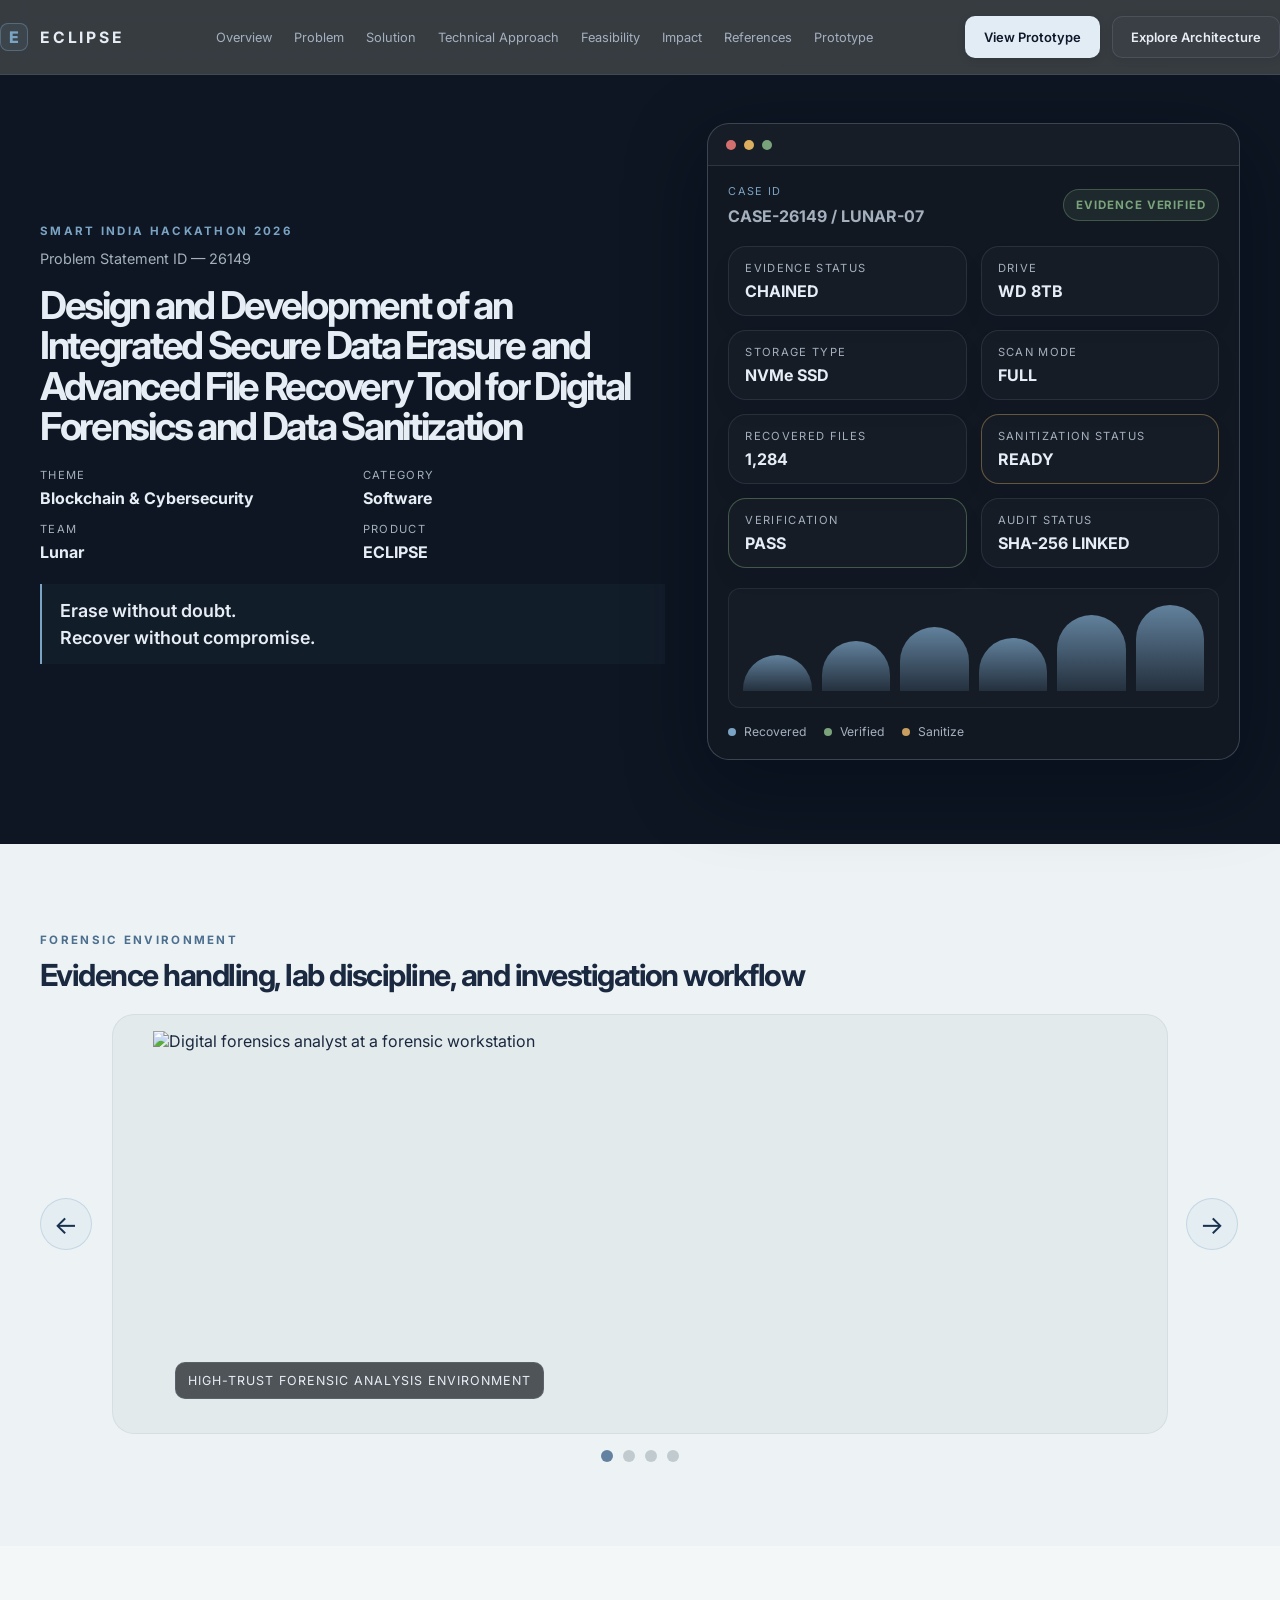
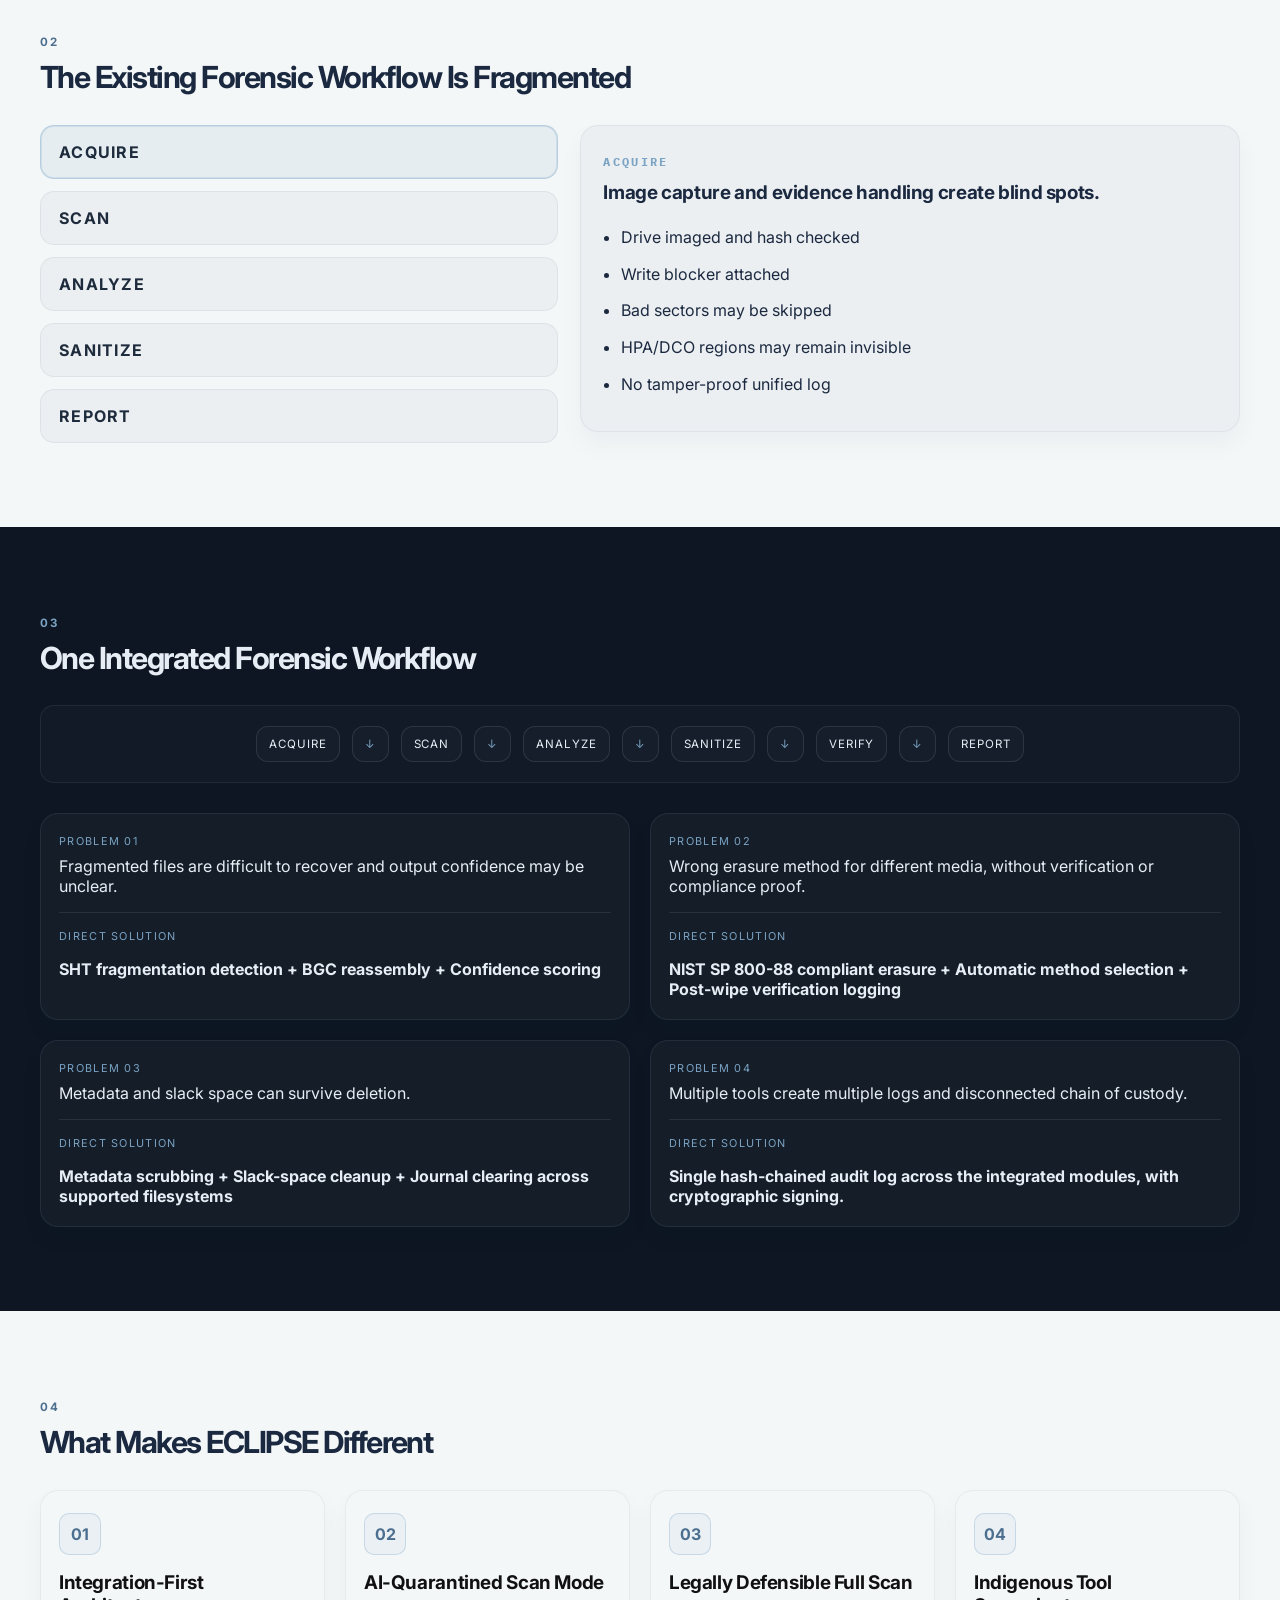
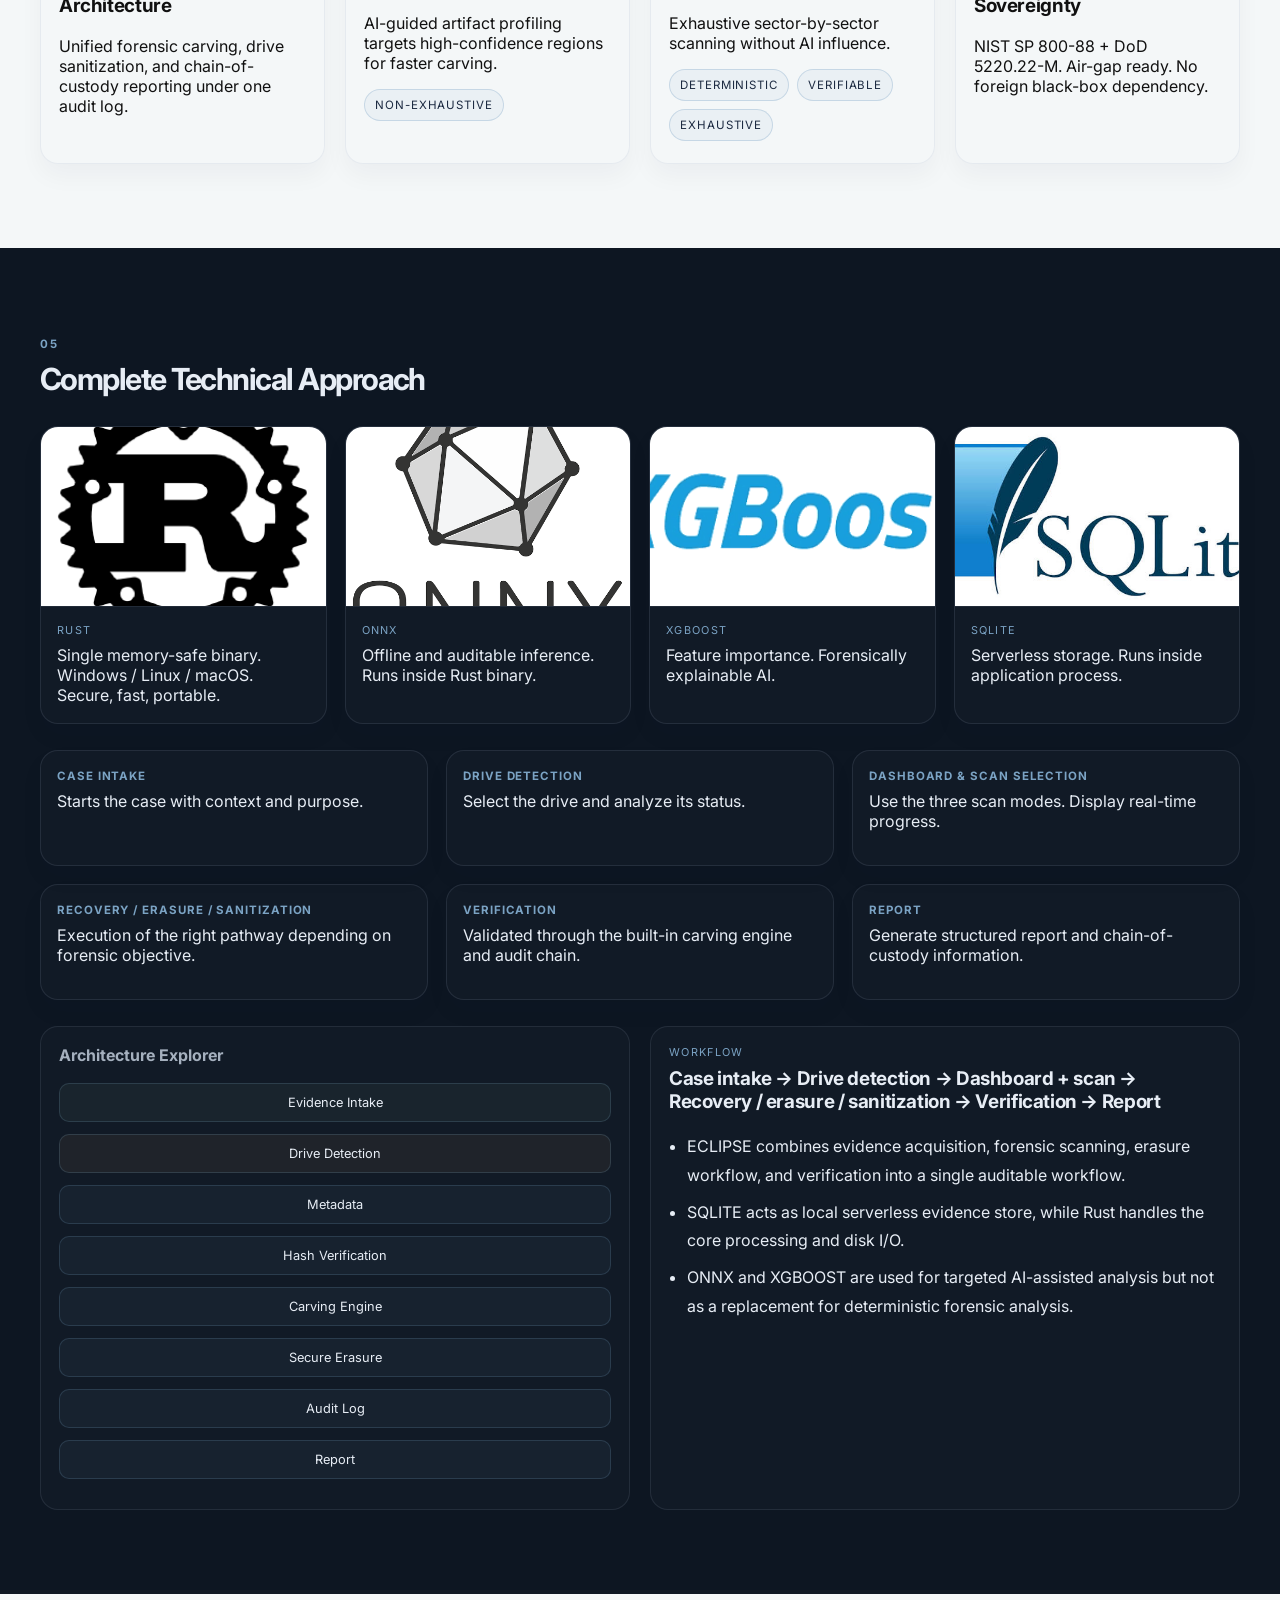
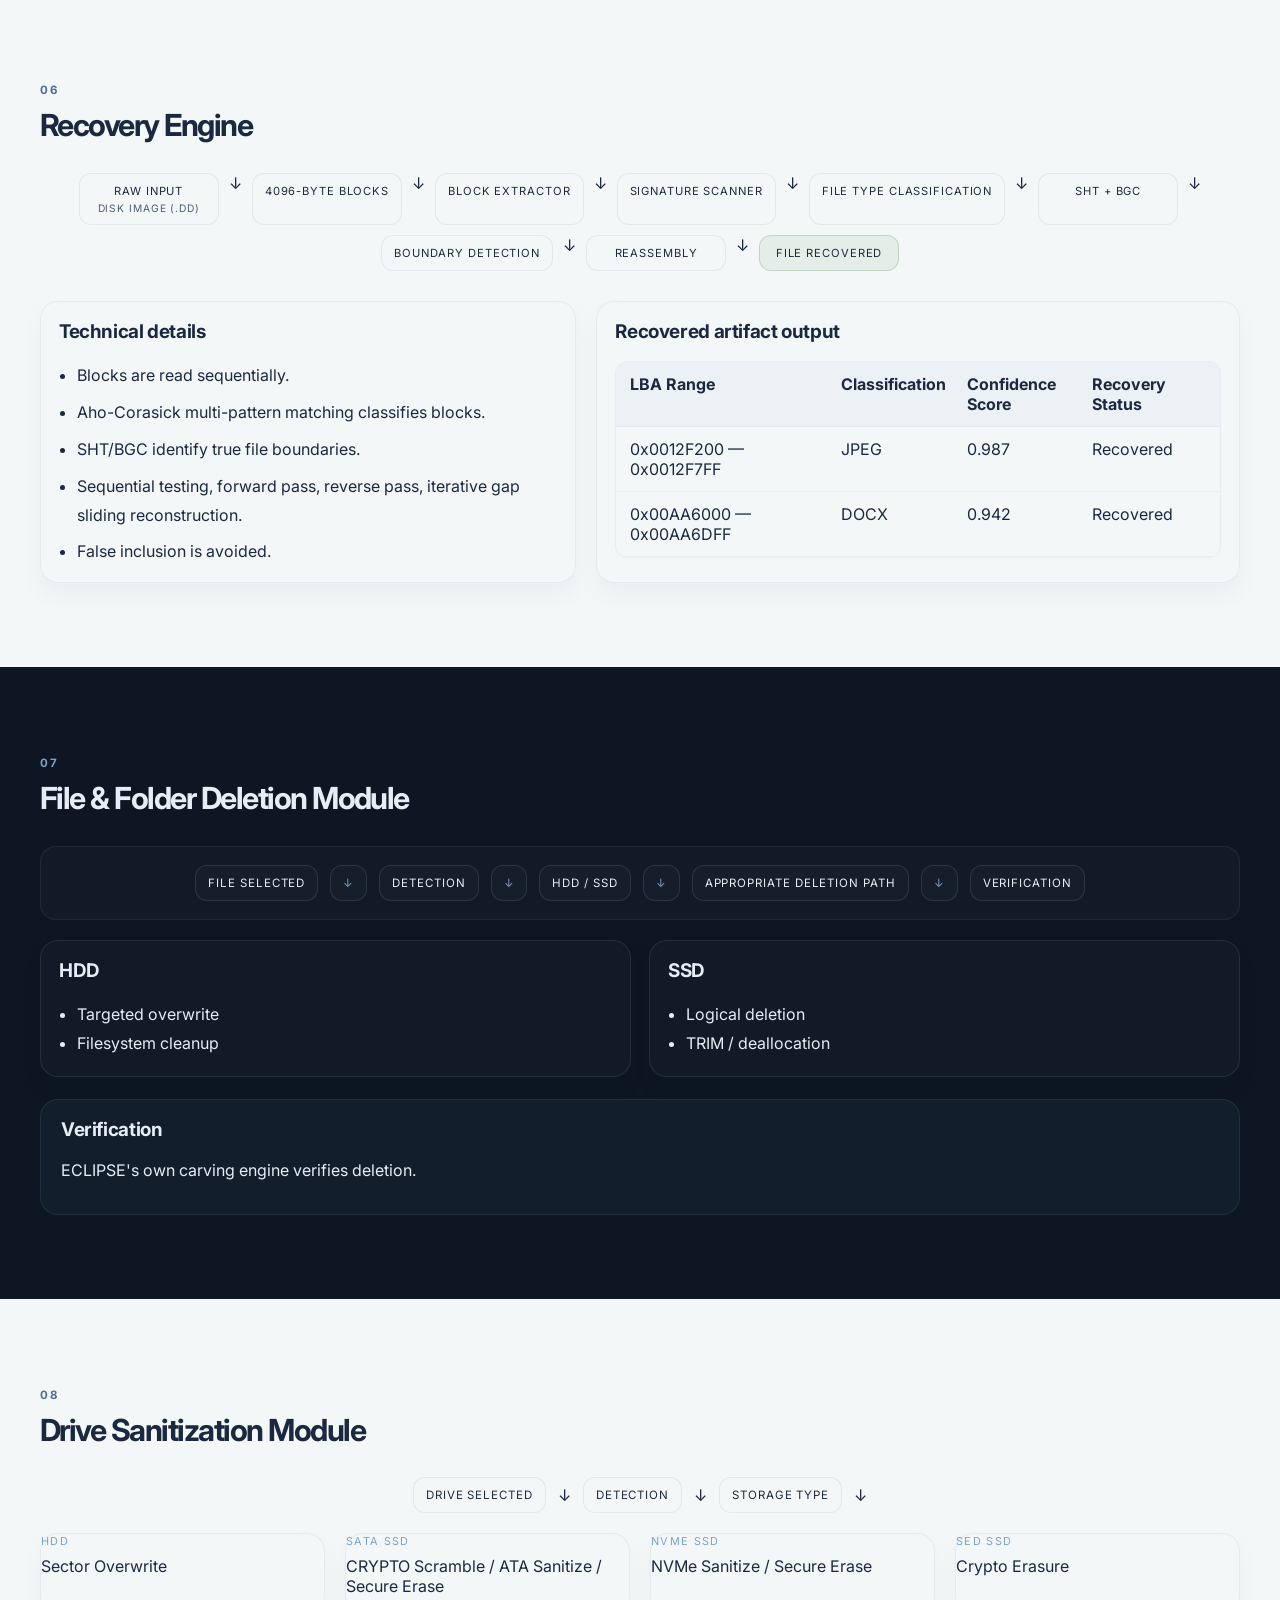
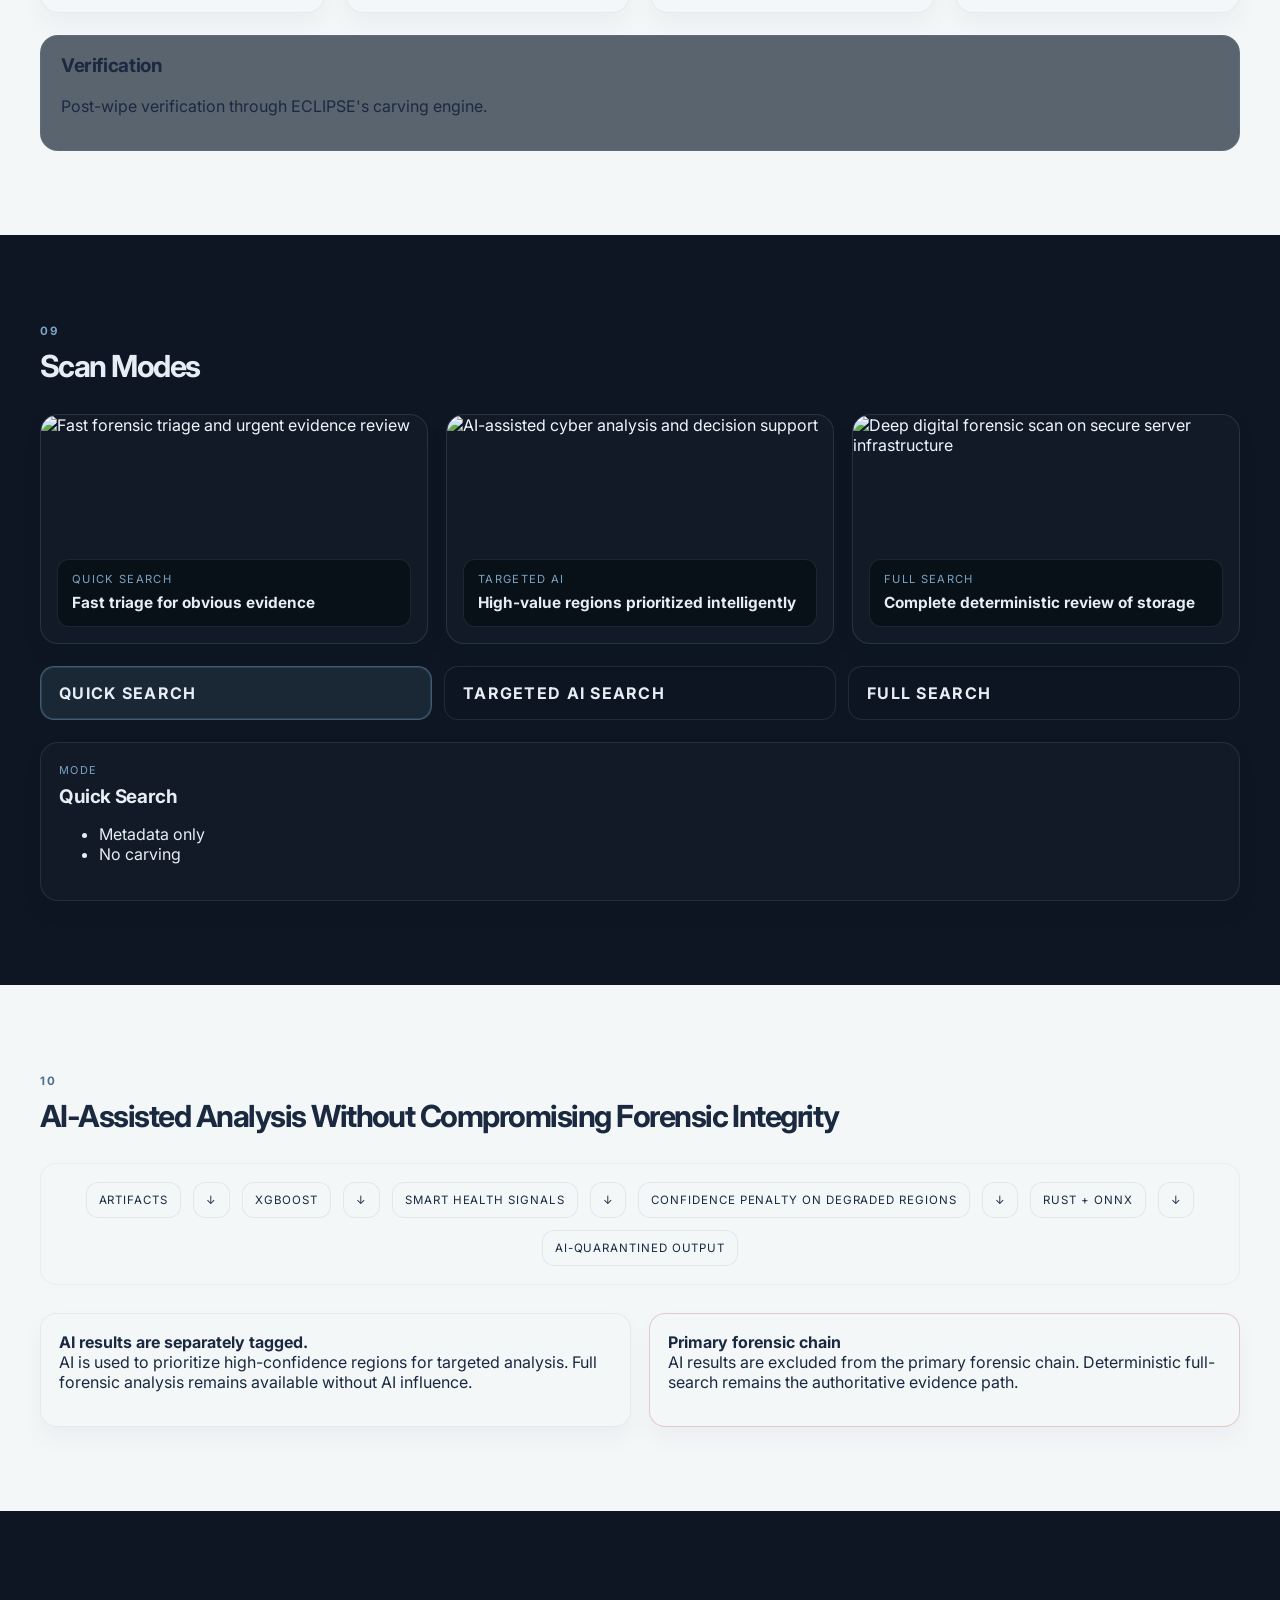
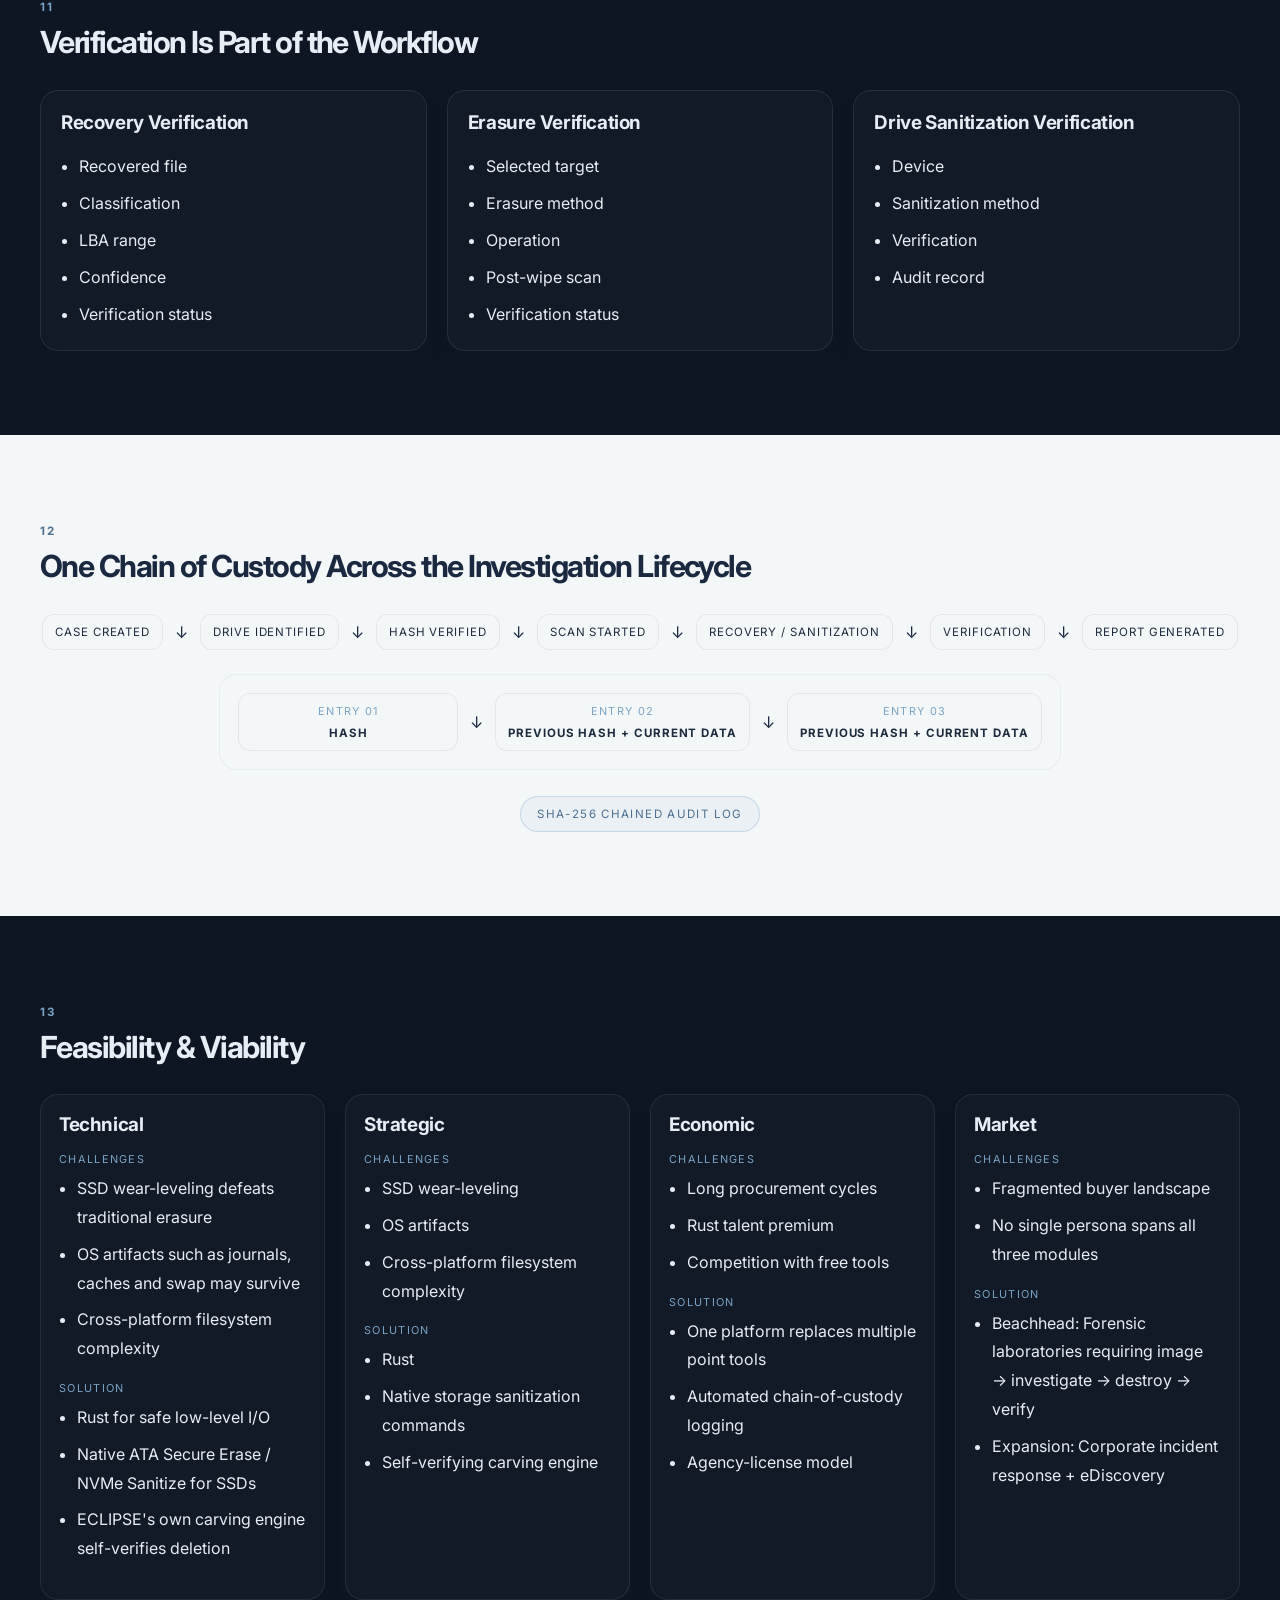
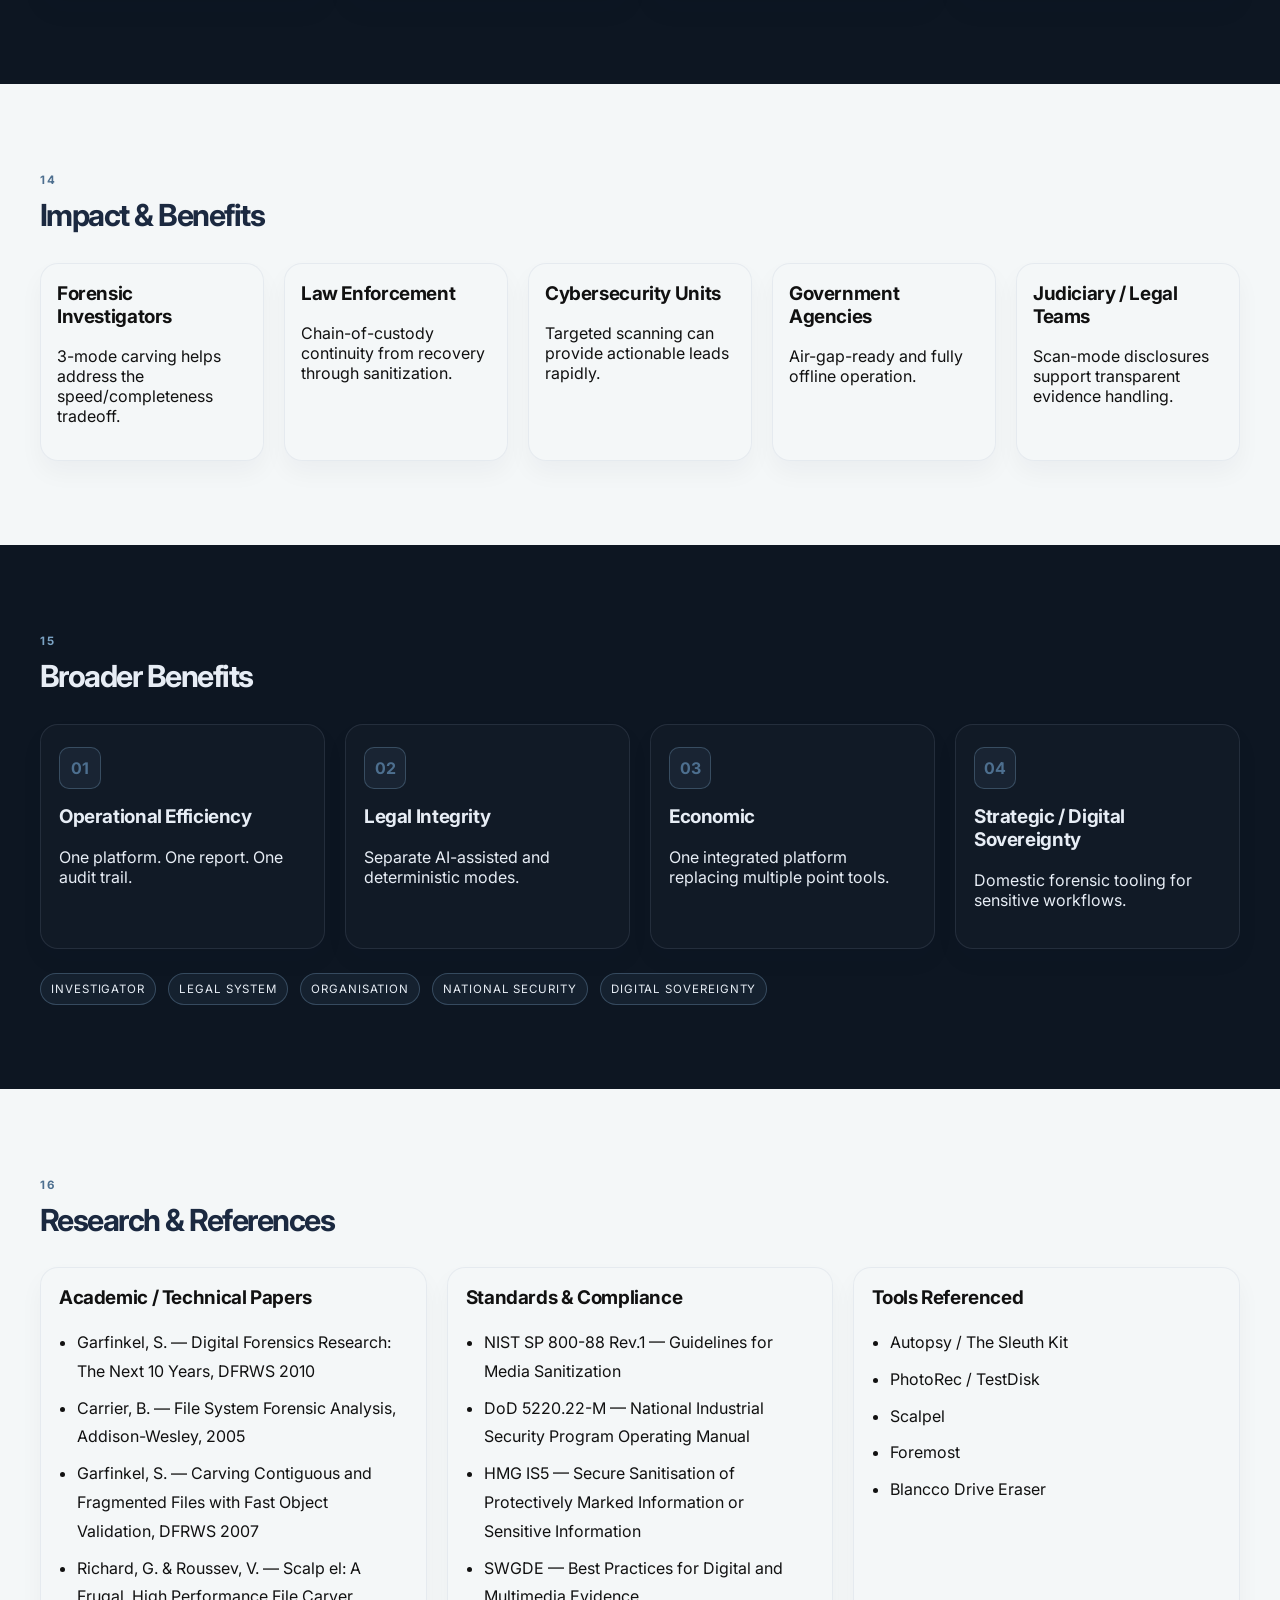
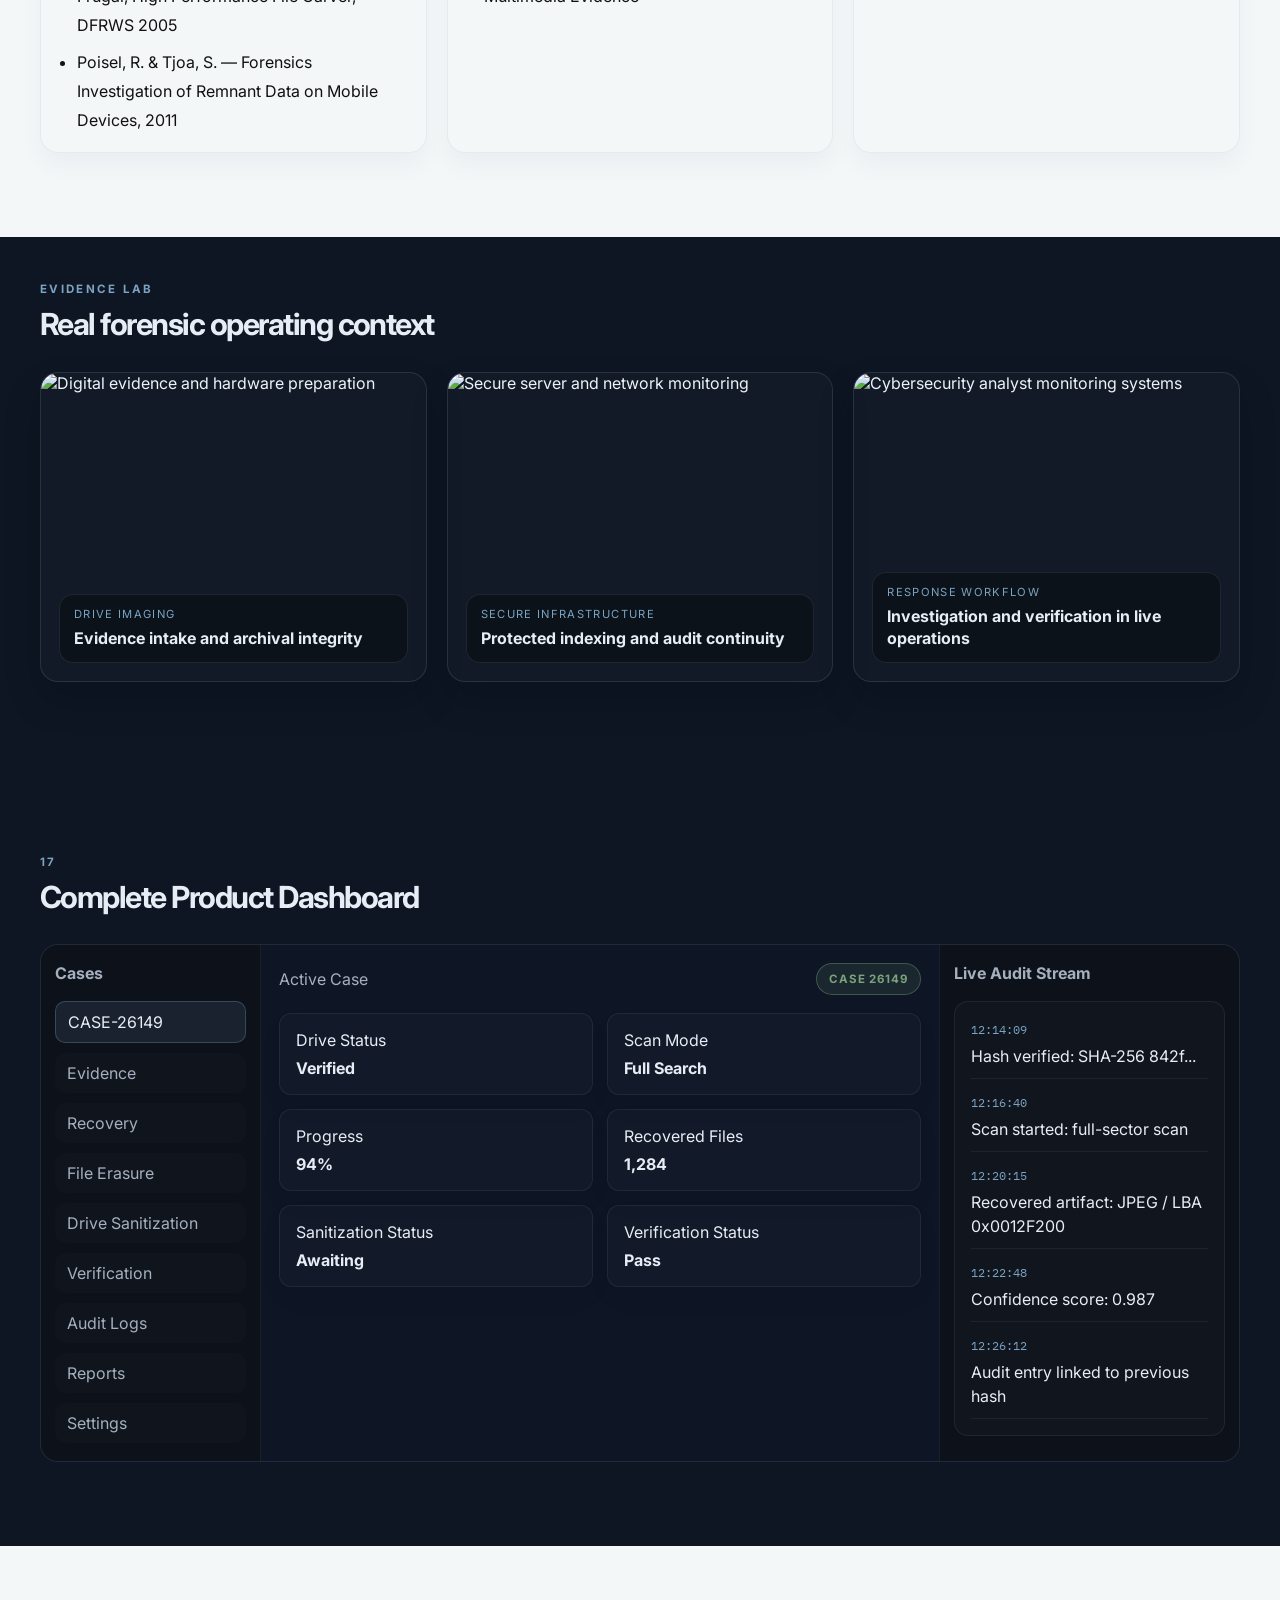
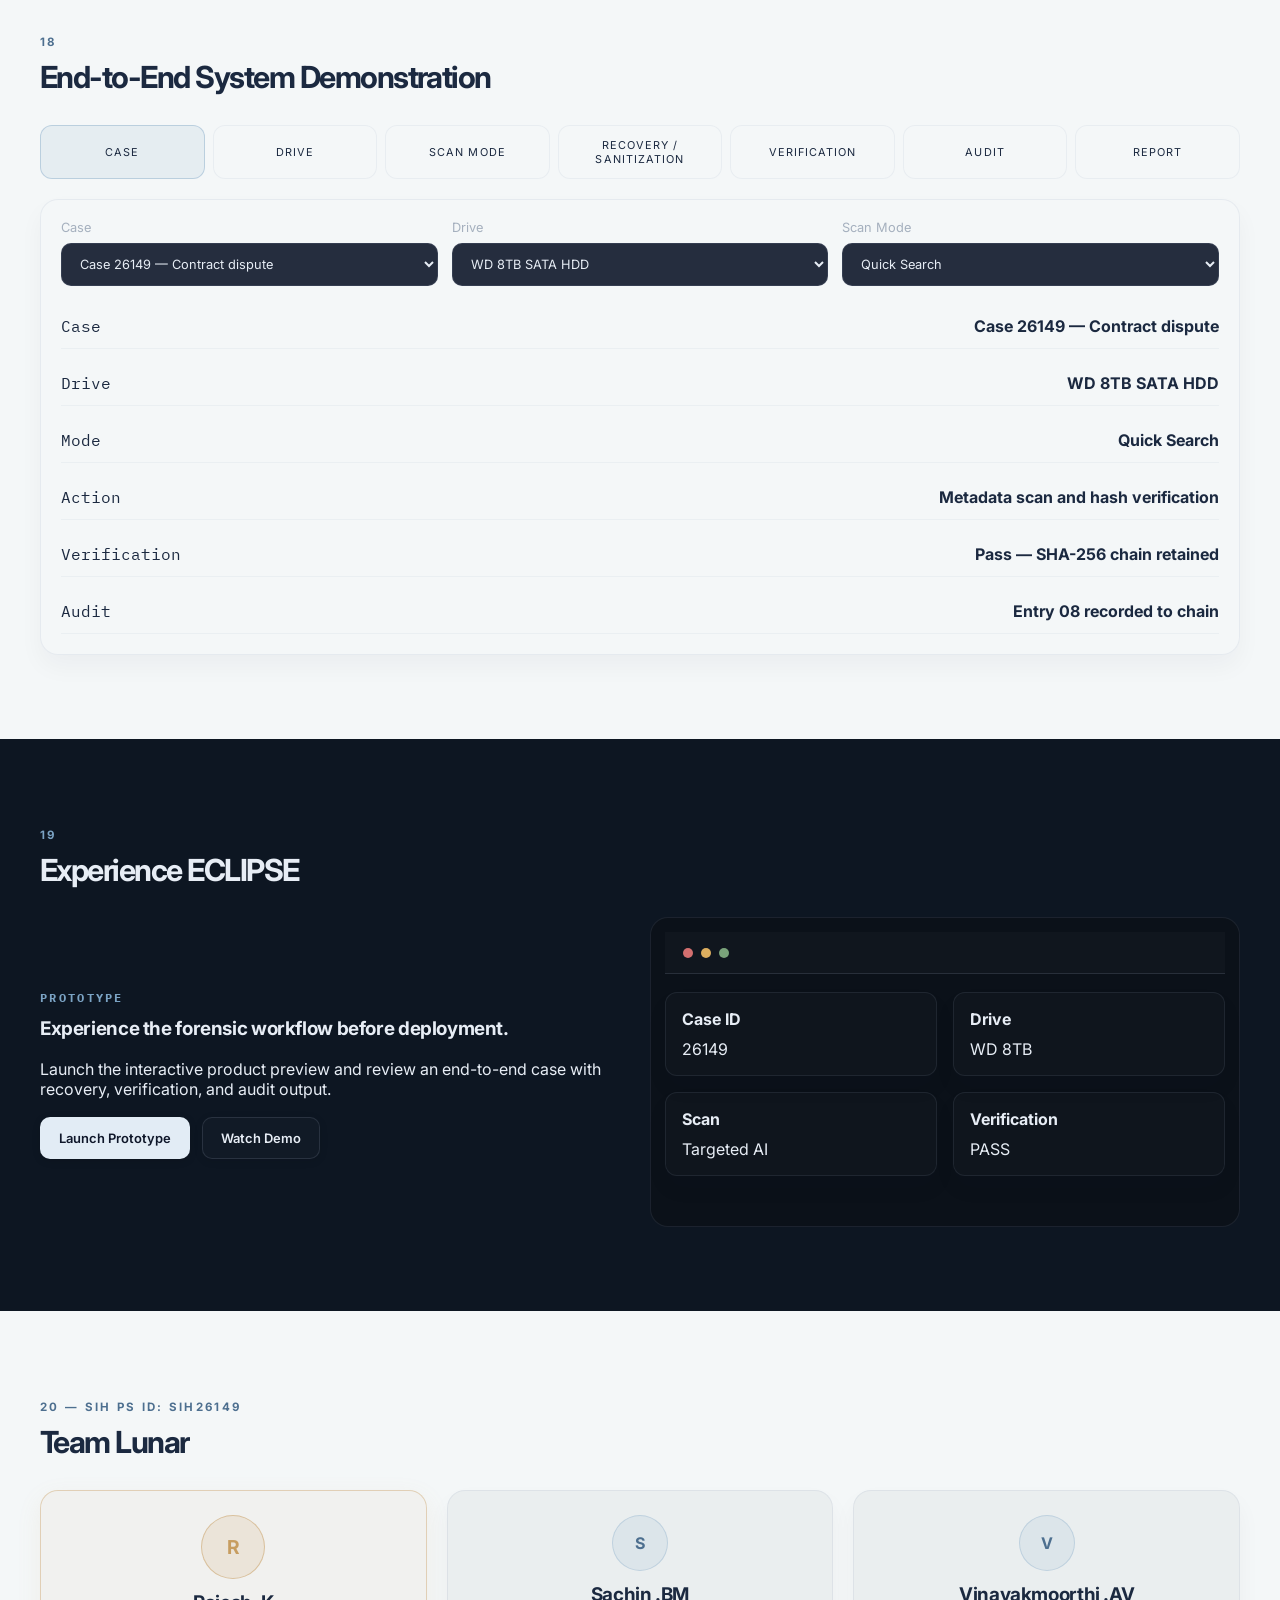
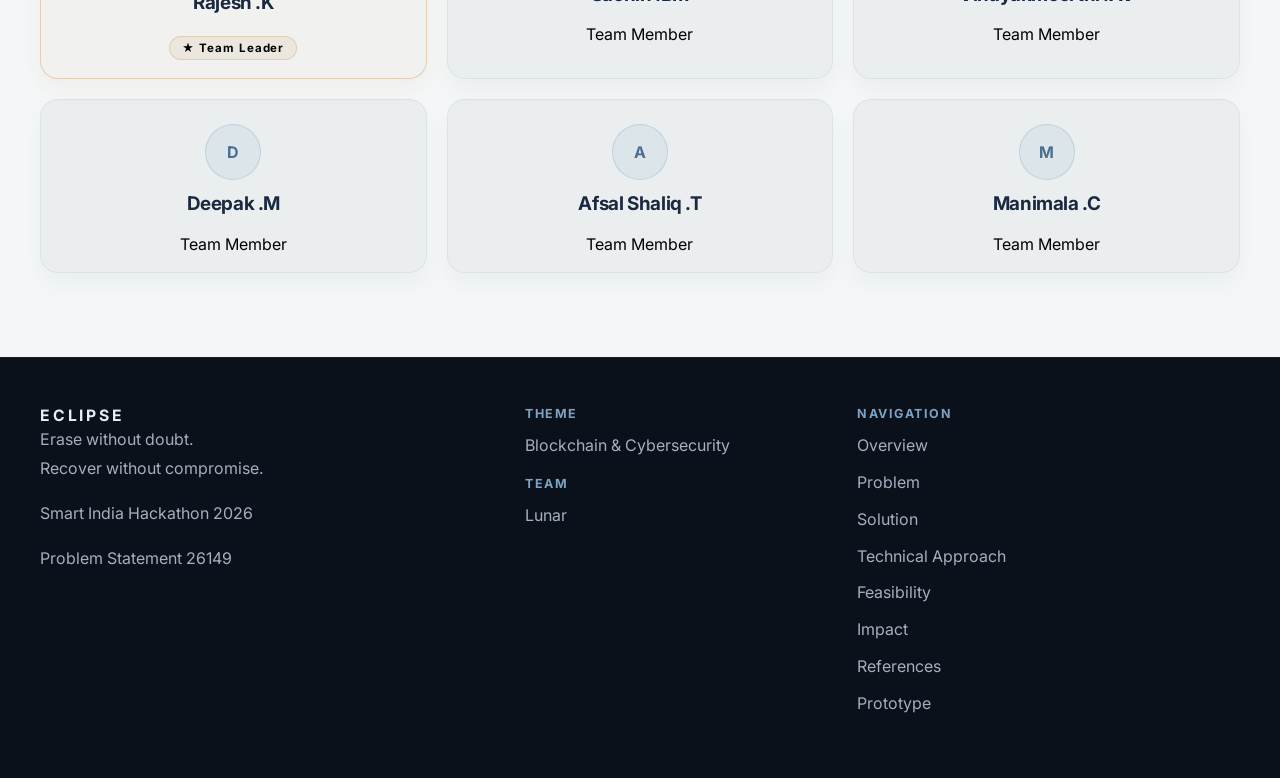
==== index.html @ f1c0c3c9 "first commit" ====
<!DOCTYPE html>
<html lang="en">

<head>
  <meta charset="UTF-8" />
  <meta name="viewport" content="width=device-width, initial-scale=1.0" />
  <meta name="description"
    content="ECLIPSE — Integrated Secure Data Erasure and Advanced File Recovery Tool for Digital Forensics and Data Sanitization" />
  <title>ECLIPSE | Smart India Hackathon 2026</title>
  <link rel="preconnect" href="https://fonts.googleapis.com" />
  <link rel="preconnect" href="https://fonts.gstatic.com" crossorigin />
  <link
    href="https://fonts.googleapis.com/css2?family=IBM+Plex+Mono:wght@400;500;600;700&family=Inter:wght@400;500;600;700;800&display=swap"
    rel="stylesheet" />
  <link rel="stylesheet" href="styles.css" />
</head>

<body>
  <header class="topbar">
    <div class="brand-wrap">
      <div class="brand-mark">E</div>
      <div class="brand-name">ECLIPSE</div>
    </div>

    <nav class="nav" aria-label="Main navigation">
      <a href="#overview">Overview</a>
      <a href="#problem">Problem</a>
      <a href="#solution">Solution</a>
      <a href="#technical-approach">Technical Approach</a>
      <a href="#feasibility">Feasibility</a>
      <a href="#impact">Impact</a>
      <a href="#references">References</a>
      <a href="#prototype">Prototype</a>
    </nav>

    <div class="nav-actions">
      <a class="button button-primary" href="#prototype">View Prototype</a>
      <a class="button button-secondary" href="#technical-approach">Explore Architecture</a>
    </div>
  </header>

  <main>
    <section id="overview" class="hero section-dark">
      <div class="container hero-grid">
        <div class="hero-copy">
          <div class="eyebrow">Smart India Hackathon 2026</div>
          <div class="meta-row">Problem Statement ID — 26149</div>
          <h1>Design and Development of an Integrated Secure Data Erasure and Advanced File Recovery Tool for Digital
            Forensics and Data Sanitization</h1>

          <div class="hero-meta-grid">
            <div>
              <span class="label">Theme</span>
              <strong>Blockchain &amp; Cybersecurity</strong>
            </div>
            <div>
              <span class="label">Category</span>
              <strong>Software</strong>
            </div>
            <div>
              <span class="label">Team</span>
              <strong>Lunar</strong>
            </div>
            <div>
              <span class="label">Product</span>
              <strong>ECLIPSE</strong>
            </div>
          </div>

          <div class="tagline-block">
            <span>Erase without doubt.</span>
            <span>Recover without compromise.</span>
          </div>
        </div>

        <div class="dashboard-frame" aria-label="ECLIPSE forensic workstation dashboard">
          <div class="windowbar">
            <span class="dot red"></span>
            <span class="dot yellow"></span>
            <span class="dot green"></span>
          </div>

          <div class="dashboard-header">
            <div>
              <span class="mini-label">Case ID</span>
              <strong>CASE-26149 / LUNAR-07</strong>
            </div>
            <span class="status-chip success">Evidence Verified</span>
          </div>

          <div class="metrics-grid">
            <div class="metric-card">
              <span class="meta">Evidence status</span>
              <strong>CHAINED</strong>
            </div>
            <div class="metric-card">
              <span class="meta">Drive</span>
              <strong>WD 8TB</strong>
            </div>
            <div class="metric-card">
              <span class="meta">Storage type</span>
              <strong>NVMe SSD</strong>
            </div>
            <div class="metric-card">
              <span class="meta">Scan mode</span>
              <strong>FULL</strong>
            </div>
            <div class="metric-card">
              <span class="meta">Recovered files</span>
              <strong>1,284</strong>
            </div>
            <div class="metric-card warning">
              <span class="meta">Sanitization status</span>
              <strong>READY</strong>
            </div>
            <div class="metric-card ok">
              <span class="meta">Verification</span>
              <strong>PASS</strong>
            </div>
            <div class="metric-card">
              <span class="meta">Audit status</span>
              <strong>SHA-256 LINKED</strong>
            </div>
          </div>

          <div class="dashboard-graph">
            <div class="graph-line">
              <span></span>
              <span></span>
              <span></span>
              <span></span>
              <span></span>
              <span></span>
            </div>
            <div class="graph-legend">
              <span><i class="bullet blue"></i>Recovered</span>
              <span><i class="bullet green"></i>Verified</span>
              <span><i class="bullet amber"></i>Sanitize</span>
            </div>
          </div>
        </div>
      </div>
    </section>

    <section class="section-light photo-showcase">
      <div class="container">
        <div class="gallery-header">
          <span class="eyebrow inverse">Forensic Environment</span>
          <h2>Evidence handling, lab discipline, and investigation workflow</h2>
        </div>

        <div class="image-gallery" id="imageGallery">
          <button class="gallery-arrow prev" aria-label="Previous image">←</button>
          <div class="gallery-window">
            <figure class="gallery-slide active">
              <img src="https://images.unsplash.com/photo-1516321318423-f06f85e504b3?auto=format&fit=crop&w=1200&q=80"
                alt="Digital forensics analyst at a forensic workstation" />
              <figcaption>High-trust forensic analysis environment</figcaption>
            </figure>
            <figure class="gallery-slide">
              <img src="https://images.unsplash.com/photo-1550751827-4bd374c3f58b?auto=format&fit=crop&w=1200&q=80"
                alt="Computer hardware and forensic evidence imaging" />
              <figcaption>Evidence handling and drive examination</figcaption>
            </figure>
            <figure class="gallery-slide">
              <img src="https://images.unsplash.com/photo-1518770660439-4636190af475?auto=format&fit=crop&w=1200&q=80"
                alt="Server equipment in secure data center" />
              <figcaption>Secure infrastructure and data integrity controls</figcaption>
            </figure>
            <figure class="gallery-slide">
              <img src="https://images.unsplash.com/photo-1581092921461-eab62e97a780?auto=format&fit=crop&w=1200&q=80"
                alt="Cybersecurity professional working with enterprise systems" />
              <figcaption>Operational forensic and cybersecurity response</figcaption>
            </figure>
          </div>
          <button class="gallery-arrow next" aria-label="Next image">→</button>
        </div>

        <div class="gallery-dots" aria-label="Gallery controls">
          <button class="dot-btn active" aria-label="Go to first image"></button>
          <button class="dot-btn" aria-label="Go to second image"></button>
          <button class="dot-btn" aria-label="Go to third image"></button>
          <button class="dot-btn" aria-label="Go to fourth image"></button>
        </div>
      </div>
    </section>

    <section id="problem" class="section-light">
      <div class="container">
        <div class="section-heading">
          <span class="eyebrow inverse">02</span>
          <h2>The Existing Forensic Workflow Is Fragmented</h2>
        </div>

        <div class="workflow-viz">
          <div class="workflow-steps" id="workflowStages">
            <button class="stage active" data-stage="acquire">ACQUIRE</button>
            <button class="stage" data-stage="scan">SCAN</button>
            <button class="stage" data-stage="analyze">ANALYZE</button>
            <button class="stage" data-stage="sanitize">SANITIZE</button>
            <button class="stage" data-stage="report">REPORT</button>
          </div>

          <div id="problemPanel" class="problem-panel"></div>
        </div>
      </div>
    </section>

    <section id="solution" class="section-dark">
      <div class="container">
        <div class="section-heading light">
          <span class="eyebrow">03</span>
          <h2>One Integrated Forensic Workflow</h2>
        </div>

        <div class="workflow-sequence">
          <span>ACQUIRE</span>
          <span class="arrow">↓</span>
          <span>SCAN</span>
          <span class="arrow">↓</span>
          <span>ANALYZE</span>
          <span class="arrow">↓</span>
          <span>SANITIZE</span>
          <span class="arrow">↓</span>
          <span>VERIFY</span>
          <span class="arrow">↓</span>
          <span>REPORT</span>
        </div>

        <div class="comparison-grid">
          <article class="compare-card">
            <div class="compare-label">PROBLEM 01</div>
            <p>Fragmented files are difficult to recover and output confidence may be unclear.</p>
            <div class="divider"></div>
            <div class="compare-solution">
              <span class="label">Direct Solution</span>
              <strong>SHT fragmentation detection + BGC reassembly + Confidence scoring</strong>
            </div>
          </article>

          <article class="compare-card">
            <div class="compare-label">PROBLEM 02</div>
            <p>Wrong erasure method for different media, without verification or compliance proof.</p>
            <div class="divider"></div>
            <div class="compare-solution">
              <span class="label">Direct Solution</span>
              <strong>NIST SP 800-88 compliant erasure + Automatic method selection + Post-wipe verification
                logging</strong>
            </div>
          </article>

          <article class="compare-card">
            <div class="compare-label">PROBLEM 03</div>
            <p>Metadata and slack space can survive deletion.</p>
            <div class="divider"></div>
            <div class="compare-solution">
              <span class="label">Direct Solution</span>
              <strong>Metadata scrubbing + Slack-space cleanup + Journal clearing across supported filesystems</strong>
            </div>
          </article>

          <article class="compare-card">
            <div class="compare-label">PROBLEM 04</div>
            <p>Multiple tools create multiple logs and disconnected chain of custody.</p>
            <div class="divider"></div>
            <div class="compare-solution">
              <span class="label">Direct Solution</span>
              <strong>Single hash-chained audit log across the integrated modules, with cryptographic signing.</strong>
            </div>
          </article>
        </div>
      </div>
    </section>

    <section id="different" class="section-light">
      <div class="container">
        <div class="section-heading">
          <span class="eyebrow inverse">04</span>
          <h2>What Makes ECLIPSE Different</h2>
        </div>

        <div class="feature-grid four-up">
          <article class="feature-card">
            <div class="feature-index">01</div>
            <h3>Integration-First Architecture</h3>
            <p>Unified forensic carving, drive sanitization, and chain-of-custody reporting under one audit log.</p>
          </article>

          <article class="feature-card">
            <div class="feature-index">02</div>
            <h3>AI-Quarantined Scan Mode</h3>
            <p>AI-guided artifact profiling targets high-confidence regions for faster carving.</p>
            <span class="flag">NON-EXHAUSTIVE</span>
          </article>

          <article class="feature-card">
            <div class="feature-index">03</div>
            <h3>Legally Defensible Full Scan</h3>
            <p>Exhaustive sector-by-sector scanning without AI influence.</p>
            <div class="small-terms">
              <span>Deterministic</span>
              <span>Verifiable</span>
              <span>Exhaustive</span>
            </div>
          </article>

          <article class="feature-card">
            <div class="feature-index">04</div>
            <h3>Indigenous Tool Sovereignty</h3>
            <p>NIST SP 800-88 + DoD 5220.22-M. Air-gap ready. No foreign black-box dependency.</p>
          </article>
        </div>
      </div>
    </section>

    <section id="technical-approach" class="section-dark">
      <div class="container">
        <div class="section-heading light">
          <span class="eyebrow">05</span>
          <h2>Complete Technical Approach</h2>
        </div>

        <div class="techstack-row">
          <div class="stack-card visual-stack">
            <img src="assets/rust - Copy.png" alt="Rust programming language logo" />
            <span class="stack-label">RUST</span>
            <p>Single memory-safe binary. Windows / Linux / macOS. Secure, fast, portable.</p>
          </div>
          <div class="stack-card visual-stack">
            <img src="assets/onnx.png" alt="Microsoft brand illustration" />
            <span class="stack-label">ONNX</span>
            <p>Offline and auditable inference. Runs inside Rust binary.</p>
          </div>
          <div class="stack-card visual-stack">
            <img src="assets/xg boost - Copy.png" alt="XGBoost logo" />
            <span class="stack-label">XGBOOST</span>
            <p>Feature importance. Forensically explainable AI.</p>
          </div>
          <div class="stack-card visual-stack">
            <img src="assets/sql lite - Copy.jpg" alt="SQLite logo" />
            <span class="stack-label">SQLITE</span>
            <p>Serverless storage. Runs inside application process.</p>
          </div>
        </div>

        <div class="methodology-grid">
          <div class="methodology-block">
            <div class="methodology-title">CASE INTAKE</div>
            <p>Starts the case with context and purpose.</p>
          </div>
          <div class="methodology-block">
            <div class="methodology-title">DRIVE DETECTION</div>
            <p>Select the drive and analyze its status.</p>
          </div>
          <div class="methodology-block">
            <div class="methodology-title">DASHBOARD &amp; SCAN SELECTION</div>
            <p>Use the three scan modes. Display real-time progress.</p>
          </div>
          <div class="methodology-block">
            <div class="methodology-title">RECOVERY / ERASURE / SANITIZATION</div>
            <p>Execution of the right pathway depending on forensic objective.</p>
          </div>
          <div class="methodology-block">
            <div class="methodology-title">VERIFICATION</div>
            <p>Validated through the built-in carving engine and audit chain.</p>
          </div>
          <div class="methodology-block">
            <div class="methodology-title">REPORT</div>
            <p>Generate structured report and chain-of-custody information.</p>
          </div>
        </div>

        <div class="architecture-explorer">
          <div class="explorer-pane">
            <div class="pane-header">Architecture Explorer</div>
            <div class="explorer-node node-main">Evidence Intake</div>
            <div class="explorer-node spine">Drive Detection</div>
            <div class="explorer-node">Metadata</div>
            <div class="explorer-node">Hash Verification</div>
            <div class="explorer-node">Carving Engine</div>
            <div class="explorer-node">Secure Erasure</div>
            <div class="explorer-node">Audit Log</div>
            <div class="explorer-node">Report</div>
          </div>

          <div class="explorer-details">
            <div class="mini-label">Workflow</div>
            <h3>Case intake → Drive detection → Dashboard + scan → Recovery / erasure / sanitization → Verification →
              Report</h3>
            <ul>
              <li>ECLIPSE combines evidence acquisition, forensic scanning, erasure workflow, and verification into a
                single auditable workflow.</li>
              <li>SQLITE acts as local serverless evidence store, while Rust handles the core processing and disk I/O.
              </li>
              <li>ONNX and XGBOOST are used for targeted AI-assisted analysis but not as a replacement for deterministic
                forensic analysis.</li>
            </ul>
          </div>
        </div>
      </div>
    </section>

    <section id="recovery-engine" class="section-light">
      <div class="container">
        <div class="section-heading">
          <span class="eyebrow inverse">06</span>
          <h2>Recovery Engine</h2>
        </div>

        <div class="pipeline-diagram">
          <div class="pipe-node">RAW INPUT<br /><span>Disk Image (.dd)</span></div>
          <div class="pipe-arrow">↓</div>
          <div class="pipe-node">4096-byte blocks</div>
          <div class="pipe-arrow">↓</div>
          <div class="pipe-node">BLOCK EXTRACTOR</div>
          <div class="pipe-arrow">↓</div>
          <div class="pipe-node">SIGNATURE SCANNER</div>
          <div class="pipe-arrow">↓</div>
          <div class="pipe-node">FILE TYPE CLASSIFICATION</div>
          <div class="pipe-arrow">↓</div>
          <div class="pipe-node">SHT + BGC</div>
          <div class="pipe-arrow">↓</div>
          <div class="pipe-node">BOUNDARY DETECTION</div>
          <div class="pipe-arrow">↓</div>
          <div class="pipe-node">REASSEMBLY</div>
          <div class="pipe-arrow">↓</div>
          <div class="pipe-node result">FILE RECOVERED</div>
        </div>

        <div class="technical-notes">
          <div class="note-block">
            <h3>Technical details</h3>
            <ul>
              <li>Blocks are read sequentially.</li>
              <li>Aho-Corasick multi-pattern matching classifies blocks.</li>
              <li>SHT/BGC identify true file boundaries.</li>
              <li>Sequential testing, forward pass, reverse pass, iterative gap sliding reconstruction.</li>
              <li>False inclusion is avoided.</li>
            </ul>
          </div>
          <div class="note-block">
            <h3>Recovered artifact output</h3>
            <div class="artifact-table">
              <div class="artifact-row head">
                <span>LBA Range</span>
                <span>Classification</span>
                <span>Confidence Score</span>
                <span>Recovery Status</span>
              </div>
              <div class="artifact-row">
                <span>0x0012F200 — 0x0012F7FF</span>
                <span>JPEG</span>
                <span>0.987</span>
                <span>Recovered</span>
              </div>
              <div class="artifact-row">
                <span>0x00AA6000 — 0x00AA6DFF</span>
                <span>DOCX</span>
                <span>0.942</span>
                <span>Recovered</span>
              </div>
            </div>
          </div>
        </div>
      </div>
    </section>

    <section id="deletion-module" class="section-dark">
      <div class="container">
        <div class="section-heading light">
          <span class="eyebrow">07</span>
          <h2>File &amp; Folder Deletion Module</h2>
        </div>

        <div class="linear-flow">
          <span>FILE SELECTED</span>
          <span class="arrow">↓</span>
          <span>DETECTION</span>
          <span class="arrow">↓</span>
          <span>HDD / SSD</span>
          <span class="arrow">↓</span>
          <span>Appropriate deletion path</span>
          <span class="arrow">↓</span>
          <span>VERIFICATION</span>
        </div>

        <div class="two-column-panel">
          <div class="panel-block">
            <h3>HDD</h3>
            <ul>
              <li>Targeted overwrite</li>
              <li>Filesystem cleanup</li>
            </ul>
          </div>
          <div class="panel-block">
            <h3>SSD</h3>
            <ul>
              <li>Logical deletion</li>
              <li>TRIM / deallocation</li>
            </ul>
          </div>
        </div>

        <div class="verify-box">
          <h3>Verification</h3>
          <p>ECLIPSE's own carving engine verifies deletion.</p>
        </div>
      </div>
    </section>

    <section id="sanitization" class="section-light">
      <div class="container">
        <div class="section-heading">
          <span class="eyebrow inverse">08</span>
          <h2>Drive Sanitization Module</h2>
        </div>

        <div class="decision-tree">
          <div class="tree-step">DRIVE SELECTED</div>
          <div class="tree-arrow">↓</div>
          <div class="tree-step">DETECTION</div>
          <div class="tree-arrow">↓</div>
          <div class="tree-step emphasis">STORAGE TYPE</div>
          <div class="tree-arrow">↓</div>
        </div>

        <div class="type-grid">
          <div class="type-card">
            <span class="type-name">HDD</span>
            <p>Sector Overwrite</p>
          </div>
          <div class="type-card">
            <span class="type-name">SATA SSD</span>
            <p>CRYPTO Scramble / ATA Sanitize / Secure Erase</p>
          </div>
          <div class="type-card">
            <span class="type-name">NVMe SSD</span>
            <p>NVMe Sanitize / Secure Erase</p>
          </div>
          <div class="type-card">
            <span class="type-name">SED SSD</span>
            <p>Crypto Erasure</p>
          </div>
        </div>

        <div class="verify-box dark-box">
          <h3>Verification</h3>
          <p>Post-wipe verification through ECLIPSE's carving engine.</p>
        </div>
      </div>
    </section>

    <section id="scan-modes" class="section-dark">
      <div class="container">
        <div class="section-heading light">
          <span class="eyebrow">09</span>
          <h2>Scan Modes</h2>
        </div>

        <div class="concept-visuals">
          <article class="concept-card">
            <img src="https://images.unsplash.com/photo-1550751827-4bd374c3f58b?auto=format&fit=crop&w=1000&q=80"
              alt="Fast forensic triage and urgent evidence review" />
            <div class="concept-copy">
              <span>Quick Search</span>
              <strong>Fast triage for obvious evidence</strong>
            </div>
          </article>
          <article class="concept-card">
            <img src="https://images.unsplash.com/photo-1515879218367-8466d910aaa4?auto=format&fit=crop&w=1000&q=80"
              alt="AI-assisted cyber analysis and decision support" />
            <div class="concept-copy">
              <span>Targeted AI</span>
              <strong>High-value regions prioritized intelligently</strong>
            </div>
          </article>
          <article class="concept-card">
            <img src="https://images.unsplash.com/photo-1518770660439-4636190af475?auto=format&fit=crop&w=1000&q=80"
              alt="Deep digital forensic scan on secure server infrastructure" />
            <div class="concept-copy">
              <span>Full Search</span>
              <strong>Complete deterministic review of storage</strong>
            </div>
          </article>
        </div>

        <div class="mode-selector" id="scanModes">
          <button class="mode active" data-mode="quick">Quick Search</button>
          <button class="mode" data-mode="targeted">Targeted AI Search</button>
          <button class="mode" data-mode="full">Full Search</button>
        </div>

        <div id="scanModeDetail" class="mode-detail"></div>
      </div>
    </section>

    <section id="ai-pipeline" class="section-light">
      <div class="container">
        <div class="section-heading">
          <span class="eyebrow inverse">10</span>
          <h2>AI-Assisted Analysis Without Compromising Forensic Integrity</h2>
        </div>

        <div class="ai-flow">
          <span>ARTIFACTS</span>
          <span>↓</span>
          <span>XGBOOST</span>
          <span>↓</span>
          <span>SMART HEALTH SIGNALS</span>
          <span>↓</span>
          <span>CONFIDENCE PENALTY ON DEGRADED REGIONS</span>
          <span>↓</span>
          <span>RUST + ONNX</span>
          <span>↓</span>
          <span>AI-QUARANTINED OUTPUT</span>
        </div>

        <div class="ai-warning">
          <div class="warning-box">
            <strong>AI results are separately tagged.</strong>
            <p>AI is used to prioritize high-confidence regions for targeted analysis. Full forensic analysis remains
              available without AI influence.</p>
          </div>
          <div class="warning-box critical">
            <strong>Primary forensic chain</strong>
            <p>AI results are excluded from the primary forensic chain. Deterministic full-search remains the
              authoritative evidence path.</p>
          </div>
        </div>
      </div>
    </section>

    <section id="verification" class="section-dark">
      <div class="container">
        <div class="section-heading light">
          <span class="eyebrow">11</span>
          <h2>Verification Is Part of the Workflow</h2>
        </div>

        <div class="verification-grid">
          <div class="verification-card">
            <h3>Recovery Verification</h3>
            <ul>
              <li>Recovered file</li>
              <li>Classification</li>
              <li>LBA range</li>
              <li>Confidence</li>
              <li>Verification status</li>
            </ul>
          </div>
          <div class="verification-card">
            <h3>Erasure Verification</h3>
            <ul>
              <li>Selected target</li>
              <li>Erasure method</li>
              <li>Operation</li>
              <li>Post-wipe scan</li>
              <li>Verification status</li>
            </ul>
          </div>
          <div class="verification-card">
            <h3>Drive Sanitization Verification</h3>
            <ul>
              <li>Device</li>
              <li>Sanitization method</li>
              <li>Verification</li>
              <li>Audit record</li>
            </ul>
          </div>
        </div>
      </div>
    </section>

    <section id="audit" class="section-light">
      <div class="container">
        <div class="section-heading">
          <span class="eyebrow inverse">12</span>
          <h2>One Chain of Custody Across the Investigation Lifecycle</h2>
        </div>

        <div class="timeline">
          <div class="timeline-step">CASE CREATED</div>
          <div class="timeline-arrow">↓</div>
          <div class="timeline-step">DRIVE IDENTIFIED</div>
          <div class="timeline-arrow">↓</div>
          <div class="timeline-step">HASH VERIFIED</div>
          <div class="timeline-arrow">↓</div>
          <div class="timeline-step">SCAN STARTED</div>
          <div class="timeline-arrow">↓</div>
          <div class="timeline-step">RECOVERY / SANITIZATION</div>
          <div class="timeline-arrow">↓</div>
          <div class="timeline-step">VERIFICATION</div>
          <div class="timeline-arrow">↓</div>
          <div class="timeline-step">REPORT GENERATED</div>
        </div>

        <div class="hash-chain-wrap">
          <div class="hash-chain">
            <div class="chain-entry">
              <span class="entry-label">ENTRY 01</span>
              <strong>HASH</strong>
            </div>
            <div class="chain-arrow">↓</div>
            <div class="chain-entry">
              <span class="entry-label">ENTRY 02</span>
              <strong>PREVIOUS HASH + CURRENT DATA</strong>
            </div>
            <div class="chain-arrow">↓</div>
            <div class="chain-entry">
              <span class="entry-label">ENTRY 03</span>
              <strong>PREVIOUS HASH + CURRENT DATA</strong>
            </div>
          </div>
        </div>

        <div class="audit-legend">
          <span>SHA-256 CHAINED AUDIT LOG</span>
        </div>
      </div>
    </section>

    <section id="feasibility" class="section-dark">
      <div class="container">
        <div class="section-heading light">
          <span class="eyebrow">13</span>
          <h2>Feasibility &amp; Viability</h2>
        </div>

        <div class="feasibility-grid">
          <div class="feasibility-column">
            <h3>Technical</h3>
            <div class="pair-block">
              <span class="pair-label">Challenges</span>
              <ul>
                <li>SSD wear-leveling defeats traditional erasure</li>
                <li>OS artifacts such as journals, caches and swap may survive</li>
                <li>Cross-platform filesystem complexity</li>
              </ul>
            </div>
            <div class="pair-block">
              <span class="pair-label">Solution</span>
              <ul>
                <li>Rust for safe low-level I/O</li>
                <li>Native ATA Secure Erase / NVMe Sanitize for SSDs</li>
                <li>ECLIPSE's own carving engine self-verifies deletion</li>
              </ul>
            </div>
          </div>

          <div class="feasibility-column">
            <h3>Strategic</h3>
            <div class="pair-block">
              <span class="pair-label">Challenges</span>
              <ul>
                <li>SSD wear-leveling</li>
                <li>OS artifacts</li>
                <li>Cross-platform filesystem complexity</li>
              </ul>
            </div>
            <div class="pair-block">
              <span class="pair-label">Solution</span>
              <ul>
                <li>Rust</li>
                <li>Native storage sanitization commands</li>
                <li>Self-verifying carving engine</li>
              </ul>
            </div>
          </div>

          <div class="feasibility-column">
            <h3>Economic</h3>
            <div class="pair-block">
              <span class="pair-label">Challenges</span>
              <ul>
                <li>Long procurement cycles</li>
                <li>Rust talent premium</li>
                <li>Competition with free tools</li>
              </ul>
            </div>
            <div class="pair-block">
              <span class="pair-label">Solution</span>
              <ul>
                <li>One platform replaces multiple point tools</li>
                <li>Automated chain-of-custody logging</li>
                <li>Agency-license model</li>
              </ul>
            </div>
          </div>

          <div class="feasibility-column">
            <h3>Market</h3>
            <div class="pair-block">
              <span class="pair-label">Challenges</span>
              <ul>
                <li>Fragmented buyer landscape</li>
                <li>No single persona spans all three modules</li>
              </ul>
            </div>
            <div class="pair-block">
              <span class="pair-label">Solution</span>
              <ul>
                <li>Beachhead: Forensic laboratories requiring image → investigate → destroy → verify</li>
                <li>Expansion: Corporate incident response + eDiscovery</li>
              </ul>
            </div>
          </div>
        </div>
      </div>
    </section>

    <section id="impact" class="section-light">
      <div class="container">
        <div class="section-heading">
          <span class="eyebrow inverse">14</span>
          <h2>Impact &amp; Benefits</h2>
        </div>

        <div class="audience-grid">
          <article class="audience-card">
            <h3>Forensic Investigators</h3>
            <p>3-mode carving helps address the speed/completeness tradeoff.</p>
          </article>
          <article class="audience-card">
            <h3>Law Enforcement</h3>
            <p>Chain-of-custody continuity from recovery through sanitization.</p>
          </article>
          <article class="audience-card">
            <h3>Cybersecurity Units</h3>
            <p>Targeted scanning can provide actionable leads rapidly.</p>
          </article>
          <article class="audience-card">
            <h3>Government Agencies</h3>
            <p>Air-gap-ready and fully offline operation.</p>
          </article>
          <article class="audience-card">
            <h3>Judiciary / Legal Teams</h3>
            <p>Scan-mode disclosures support transparent evidence handling.</p>
          </article>
        </div>
      </div>
    </section>

    <section id="broad-benefits" class="section-dark">
      <div class="container">
        <div class="section-heading light">
          <span class="eyebrow">15</span>
          <h2>Broader Benefits</h2>
        </div>

        <div class="feature-grid four-up">
          <article class="feature-card dark-card">
            <div class="feature-index">01</div>
            <h3>Operational Efficiency</h3>
            <p>One platform. One report. One audit trail.</p>
          </article>
          <article class="feature-card dark-card">
            <div class="feature-index">02</div>
            <h3>Legal Integrity</h3>
            <p>Separate AI-assisted and deterministic modes.</p>
          </article>
          <article class="feature-card dark-card">
            <div class="feature-index">03</div>
            <h3>Economic</h3>
            <p>One integrated platform replacing multiple point tools.</p>
          </article>
          <article class="feature-card dark-card">
            <div class="feature-index">04</div>
            <h3>Strategic / Digital Sovereignty</h3>
            <p>Domestic forensic tooling for sensitive workflows.</p>
          </article>
        </div>

        <div class="benefit-tags">
          <span>Investigator</span>
          <span>Legal System</span>
          <span>Organisation</span>
          <span>National Security</span>
          <span>Digital Sovereignty</span>
        </div>
      </div>
    </section>

    <section id="references" class="section-light">
      <div class="container">
        <div class="section-heading">
          <span class="eyebrow inverse">16</span>
          <h2>Research &amp; References</h2>
        </div>

        <div class="reference-grid">
          <div class="reference-block">
            <h3>Academic / Technical Papers</h3>
            <ul>
              <li>Garfinkel, S. — Digital Forensics Research: The Next 10 Years, DFRWS 2010</li>
              <li>Carrier, B. — File System Forensic Analysis, Addison-Wesley, 2005</li>
              <li>Garfinkel, S. — Carving Contiguous and Fragmented Files with Fast Object Validation, DFRWS 2007</li>
              <li>Richard, G. &amp; Roussev, V. — Scalp el: A Frugal, High Performance File Carver, DFRWS 2005</li>
              <li>Poisel, R. &amp; Tjoa, S. — Forensics Investigation of Remnant Data on Mobile Devices, 2011</li>
            </ul>
          </div>

          <div class="reference-block">
            <h3>Standards &amp; Compliance</h3>
            <ul>
              <li>NIST SP 800-88 Rev.1 — Guidelines for Media Sanitization</li>
              <li>DoD 5220.22-M — National Industrial Security Program Operating Manual</li>
              <li>HMG IS5 — Secure Sanitisation of Protectively Marked Information or Sensitive Information</li>
              <li>SWGDE — Best Practices for Digital and Multimedia Evidence</li>
            </ul>
          </div>

          <div class="reference-block">
            <h3>Tools Referenced</h3>
            <ul>
              <li>Autopsy / The Sleuth Kit</li>
              <li>PhotoRec / TestDisk</li>
              <li>Scalpel</li>
              <li>Foremost</li>
              <li>Blancco Drive Eraser</li>
            </ul>
          </div>
        </div>
      </div>
    </section>

    <section class="section-dark evidence-visuals">
      <div class="container">
        <div class="section-heading light">
          <span class="eyebrow">Evidence Lab</span>
          <h2>Real forensic operating context</h2>
        </div>

        <div class="visual-cards">
          <article class="visual-card">
            <img src="https://images.unsplash.com/photo-1581092918056-0c4c3acd3789?auto=format&fit=crop&w=1200&q=80"
              alt="Digital evidence and hardware preparation" />
            <div class="visual-copy">
              <span>Drive Imaging</span>
              <strong>Evidence intake and archival integrity</strong>
            </div>
          </article>

          <article class="visual-card">
            <img src="https://images.unsplash.com/photo-1526379095098-d400fd0bf935?auto=format&fit=crop&w=1200&q=80"
              alt="Secure server and network monitoring" />
            <div class="visual-copy">
              <span>Secure Infrastructure</span>
              <strong>Protected indexing and audit continuity</strong>
            </div>
          </article>

          <article class="visual-card">
            <img src="https://images.unsplash.com/photo-1515879218367-8466d910aaa4?auto=format&fit=crop&w=1200&q=80"
              alt="Cybersecurity analyst monitoring systems" />
            <div class="visual-copy">
              <span>Response Workflow</span>
              <strong>Investigation and verification in live operations</strong>
            </div>
          </article>
        </div>
      </div>
    </section>

    <section id="dashboard" class="section-dark">
      <div class="container">
        <div class="section-heading light">
          <span class="eyebrow">17</span>
          <h2>Complete Product Dashboard</h2>
        </div>

        <div class="product-dashboard">
          <aside class="sidebar">
            <div class="sidebar-header">Cases</div>
            <ul>
              <li class="active">CASE-26149</li>
              <li>Evidence</li>
              <li>Recovery</li>
              <li>File Erasure</li>
              <li>Drive Sanitization</li>
              <li>Verification</li>
              <li>Audit Logs</li>
              <li>Reports</li>
              <li>Settings</li>
            </ul>
          </aside>

          <div class="main-panel">
            <div class="panel-topbar">
              <span>Active Case</span>
              <span class="status-chip success">Case 26149</span>
            </div>
            <div class="panel-metrics">
              <div class="mini-box">
                <span>Drive Status</span>
                <strong>Verified</strong>
              </div>
              <div class="mini-box">
                <span>Scan Mode</span>
                <strong>Full Search</strong>
              </div>
              <div class="mini-box">
                <span>Progress</span>
                <strong>94%</strong>
              </div>
              <div class="mini-box">
                <span>Recovered Files</span>
                <strong>1,284</strong>
              </div>
              <div class="mini-box">
                <span>Sanitization Status</span>
                <strong>Awaiting</strong>
              </div>
              <div class="mini-box">
                <span>Verification Status</span>
                <strong>Pass</strong>
              </div>
            </div>
          </div>

          <aside class="right-panel">
            <div class="right-header">Live Audit Stream</div>
            <div class="audit-stream">
              <div><span>12:14:09</span>
                <p>Hash verified: SHA-256 842f...</p>
              </div>
              <div><span>12:16:40</span>
                <p>Scan started: full-sector scan</p>
              </div>
              <div><span>12:20:15</span>
                <p>Recovered artifact: JPEG / LBA 0x0012F200</p>
              </div>
              <div><span>12:22:48</span>
                <p>Confidence score: 0.987</p>
              </div>
              <div><span>12:26:12</span>
                <p>Audit entry linked to previous hash</p>
              </div>
            </div>
          </aside>
        </div>
      </div>
    </section>

    <section id="demo" class="section-light">
      <div class="container">
        <div class="section-heading">
          <span class="eyebrow inverse">18</span>
          <h2>End-to-End System Demonstration</h2>
        </div>

        <div class="demo-simulator">
          <div class="sim-steps">
            <div class="sim-step active"><span>CASE</span></div>
            <div class="sim-step"><span>DRIVE</span></div>
            <div class="sim-step"><span>SCAN MODE</span></div>
            <div class="sim-step"><span>RECOVERY / SANITIZATION</span></div>
            <div class="sim-step"><span>VERIFICATION</span></div>
            <div class="sim-step"><span>AUDIT</span></div>
            <div class="sim-step"><span>REPORT</span></div>
          </div>

          <div class="sim-panel">
            <div class="sim-controls">
              <label>
                Case
                <select id="caseSelect">
                  <option>Case 26149 — Contract dispute</option>
                  <option>Case 16120 — Insider threat</option>
                  <option>Case 30248 — Device wipe review</option>
                </select>
              </label>
              <label>
                Drive
                <select id="driveSelect">
                  <option>WD 8TB SATA HDD</option>
                  <option>Samsung 1TB NVMe SSD</option>
                  <option>Seagate 2TB External USB</option>
                </select>
              </label>
              <label>
                Scan Mode
                <select id="modeSelect">
                  <option value="quick">Quick Search</option>
                  <option value="targeted">Targeted AI Search</option>
                  <option value="full">Full Search</option>
                </select>
              </label>
            </div>

            <div id="simResult" class="sim-result"></div>
          </div>
        </div>
      </div>
    </section>

    <section id="prototype" class="section-dark">
      <div class="container">
        <div class="section-heading light">
          <span class="eyebrow">19</span>
          <h2>Experience ECLIPSE</h2>
        </div>

        <div class="prototype-panel">
          <div class="prototype-copy">
            <div class="eyebrow mono">Prototype</div>
            <h3>Experience the forensic workflow before deployment.</h3>
            <p>Launch the interactive product preview and review an end-to-end case with recovery, verification, and
              audit output.</p>
            <div class="prototype-actions">
              <a href="#demo" class="button button-primary">Launch Prototype</a>
              <a href="#overview" class="button button-secondary">Watch Demo</a>
            </div>
          </div>

          <div class="prototype-window">
            <div class="windowbar">
              <span class="dot red"></span>
              <span class="dot yellow"></span>
              <span class="dot green"></span>
            </div>
            <div class="prototype-ui">
              <div class="mini-panel"><strong>Case ID</strong><span>26149</span></div>
              <div class="mini-panel"><strong>Drive</strong><span>WD 8TB</span></div>
              <div class="mini-panel"><strong>Scan</strong><span>Targeted AI</span></div>
              <div class="mini-panel"><strong>Verification</strong><span>PASS</span></div>
            </div>
          </div>
        </div>
      </div>
    </section>

    <section id="team" class="section-light">
      <div class="container">
        <div class="section-heading">
          <span class="eyebrow inverse">20 &mdash; SIH PS ID: SIH26149</span>
          <h2>Team Lunar</h2>
        </div>

        <div class="team-grid" style="grid-template-columns: repeat(3, minmax(0, 1fr));">
          <div class="team-card leader">
            <div class="avatar leader">R</div>
            <h3>Rajesh .K</h3>
            <span class="leader-badge" style="color: black;">★ Team Leader</span>
          </div>
          <div class="team-card">
            <div class="avatar">S</div>
            <h3>Sachin .BM</h3>
            <span style="color: black;">Team Member</span>
          </div>
          <div class="team-card">
            <div class="avatar">V</div>
            <h3>Vinayakmoorthi .AV</h3>
            <span style="color: black;">Team Member</span>
          </div>
          <div class="team-card">
            <div class="avatar">D</div>
            <h3>Deepak .M</h3>
            <span style="color: black;">Team Member</span>
          </div>
          <div class="team-card">
            <div class="avatar">A</div>
            <h3>Afsal Shaliq .T</h3>
            <span style="color: black;">Team Member</span>
          </div>
          <div class="team-card">
            <div class="avatar">M</div>
            <h3>Manimala .C</h3>
            <span style="color: black;">Team Member</span>
          </div>
        </div>
      </div>
    </section>
  </main>

  <footer class="site-footer">
    <div class="container footer-grid">
      <div>
        <div class="brand-name">ECLIPSE</div>
        <p>Erase without doubt.<br />Recover without compromise.</p>
        <p>Smart India Hackathon 2026</p>
        <p>Problem Statement 26149</p>
      </div>

      <div>
        <h4>Theme</h4>
        <p>Blockchain &amp; Cybersecurity</p>
        <h4>Team</h4>
        <p>Lunar</p>
      </div>

      <div>
        <h4>Navigation</h4>
        <ul>
          <li>Overview</li>
          <li>Problem</li>
          <li>Solution</li>
          <li>Technical Approach</li>
          <li>Feasibility</li>
          <li>Impact</li>
          <li>References</li>
          <li>Prototype</li>
        </ul>
      </div>
    </div>
  </footer>

  <script src="script.js"></script>
</body>

</html>
---- styles.css ----
:root {
  --bg: #0d1117;
  --bg-alt: #111827;
  --panel: #151d2a;
  --panel-alt: #1b2431;
  --panel-soft: #1f2b3b;
  --line: rgba(148, 163, 184, 0.18);
  --line-strong: rgba(148, 163, 184, 0.32);
  --text: #e7edf5;
  --muted: #a5b0be;
  --steel: #7ba3c4;
  --steel-deep: #4d6f8f;
  --success: #7aa37b;
  --warning: #c79d60;
  --danger: #b86d6b;
  --shadow: rgba(2, 6, 23, 0.35);
  --max-width: 100%;
}

* { box-sizing: border-box; }
html { scroll-behavior: smooth; }
body {
  margin: 0;
  font-family: "Inter", sans-serif;
  background: #eef3f6;
  color: var(--text);
}

a { color: inherit; text-decoration: none; }

button, select { font: inherit; }

.topbar {
  position: sticky;
  top: 0;
  z-index: 50;
  width: 100%;

  padding-left: 40px;

  padding-right: 40px;
  margin: 0 auto;
  display: flex;
  align-items: center;
  justify-content: space-between;
  gap: 20px;
  padding: 16px 0;
  background: rgba(9, 14, 20, 0.8);
  backdrop-filter: blur(12px);
  border-bottom: 1px solid rgba(148, 163, 184, 0.12);
}

.brand-wrap { display: flex; align-items: center; gap: 12px; }
.brand-mark {
  width: 28px; height: 28px; border-radius: 8px;
  display: grid; place-items: center;
  border: 1px solid rgba(123, 163, 196, 0.4);
  background: rgba(123, 163, 196, 0.08);
  color: var(--steel);
  font-weight: 800;
}
.brand-name {
  font-size: 0.98rem; letter-spacing: 0.18em; font-weight: 700;
}

.nav {
  display: flex; align-items: center; flex-wrap: wrap; justify-content: center; gap: 18px;
  color: var(--muted); font-size: 0.8rem;
}
.nav a {
  position: relative;
  padding: 6px 2px;
  transition: color 200ms ease, transform 200ms ease;
}
.nav a::after {
  content: '';
  position: absolute;
  bottom: 0;
  left: 0;
  width: 100%;
  height: 1.5px;
  background: var(--steel);
  opacity: 0;
  transform: scaleX(0);
  transform-origin: center;
  transition: opacity 200ms ease, transform 200ms ease;
}
.nav a:hover, .nav a:focus-visible {
  color: var(--text);
  transform: translateY(-1px);
}
.nav a:hover::after, .nav a:focus-visible::after {
  opacity: 1;
  transform: scaleX(1);
}

.nav-actions { display: flex; align-items: center; gap: 12px; }
.button {
  display: inline-flex; align-items: center; justify-content: center;
  height: 42px; padding: 0 18px; border-radius: 10px; border: 1px solid transparent;
  font-size: 0.81rem; font-weight: 600;
  transition: transform 200ms ease, box-shadow 200ms ease, border-color 200ms ease, background-color 200ms ease, color 200ms ease;
  cursor: pointer;
}
.button:hover {
  transform: translateY(-2px);
}
.button:active {
  transform: translateY(0);
}
.button:focus-visible {
  outline: 2px solid var(--steel);
  outline-offset: 2px;
}
.button-primary {
  background: #e2ecf5; color: #0f172a;
  box-shadow: 0 2px 8px rgba(0, 0, 0, 0.12);
}
.button-primary:hover {
  background: #ffffff;
  border-color: rgba(123, 163, 196, 0.5);
  box-shadow: 0 6px 16px rgba(123, 163, 196, 0.3);
}
.button-primary:active {
  box-shadow: 0 2px 6px rgba(0, 0, 0, 0.18);
}
.button-secondary {
  background: rgba(255,255,255,0.02); border-color: rgba(148,163,184,0.18); color: var(--text);
  box-shadow: 0 2px 8px rgba(2, 6, 23, 0.1);
}
.button-secondary:hover {
  background: rgba(255,255,255,0.06);
  border-color: rgba(123, 163, 196, 0.45);
  box-shadow: 0 6px 16px rgba(2, 6, 23, 0.35);
}
.button-secondary:active {
  box-shadow: 0 2px 4px rgba(2, 6, 23, 0.15);
}

.container { width: 100%; padding-left: 40px; padding-right: 40px; margin: 0 auto; }
.section-dark { background: #0d1622; color: var(--text); }
.section-light { background: #f4f7f8; color: #1b2940; }
.section-dark, .section-light { padding: 84px 0; }

.hero { padding-top: 48px; }
.hero-grid {
  display: grid; grid-template-columns: 1.08fr 0.92fr; gap: 42px; align-items: center;
}

.eyebrow {
  display: inline-block; margin-bottom: 12px; font-size: 0.72rem; letter-spacing: 0.2em; text-transform: uppercase;
  font-weight: 700; color: var(--steel);
}
.eyebrow.inverse { color: var(--steel-deep); }
.eyebrow.mono, .mono { font-family: "IBM Plex Mono", monospace; }

.meta-row { color: var(--muted); margin-bottom: 18px; font-size: 0.9rem; }

h1, h2, h3, h4, p { margin-top: 0; }
h1 {
  font-size: clamp(2.2rem, 3vw, 4rem); line-height: 1.05; letter-spacing: -0.06em; margin-bottom: 22px;
}
h2 {
  font-size: clamp(1.9rem, 2.2vw, 3rem); line-height: 1.1; letter-spacing: -0.05em; margin-bottom: 20px;
}
h3 { font-size: 1.18rem; letter-spacing: -0.02em; }

.hero-meta-grid {
  display: grid; grid-template-columns: repeat(2, minmax(0, 1fr)); gap: 14px 20px; margin: 18px 0 22px;
}
.hero-meta-grid .label, .meta {
  display: block; margin-bottom: 6px; font-size: 0.7rem; letter-spacing: 0.12em; text-transform: uppercase; color: var(--muted);
}

.tagline-block {
  display: flex; flex-direction: column; gap: 6px; padding: 16px 18px;
  border-left: 2px solid var(--steel); background: rgba(123,163,196,0.05);
  font-size: 1.12rem; font-weight: 600;
}

.dashboard-frame {
  background: rgba(18,25,35,0.96); border: 1px solid var(--line-strong); border-radius: 22px; overflow: hidden;
  box-shadow: 0 24px 80px rgba(2,6,23,0.4);
}
.windowbar {
  display: flex; align-items: center; gap: 8px; height: 42px; padding: 0 18px; border-bottom: 1px solid var(--line);
  background: rgba(255,255,255,0.02);
}
.dot { width: 10px; height: 10px; border-radius: 50%; display: block; }
.dot.red { background: #d36f6f; } .dot.yellow { background: #dcae5f; } .dot.green { background: #7aa37b; }

.dashboard-header {
  display: flex; align-items: center; justify-content: space-between; gap: 12px; padding: 18px 20px 10px; color: var(--muted);
}
.mini-label, .pair-label, .label, .stack-label, .type-name, .entry-label, .compare-label {
  display: block; margin-bottom: 8px; font-size: 0.68rem; letter-spacing: 0.12em; text-transform: uppercase; color: var(--steel);
}
.status-chip {
  display: inline-flex; align-items: center; justify-content: center; padding: 8px 12px; border-radius: 999px; font-size: 0.72rem; letter-spacing: 0.08em; text-transform: uppercase; font-weight: 700;
}
.status-chip.success {
  background: rgba(122,163,123,0.12); border: 1px solid rgba(122,163,123,0.38); color: var(--success);
}

.metrics-grid {
  display: grid; grid-template-columns: repeat(2, minmax(0, 1fr)); gap: 14px; padding: 10px 20px 20px;
}
.metric-card {
  padding: 14px 16px; border-radius: 14px; border: 1px solid rgba(148,163,184,0.16); background: rgba(255,255,255,0.02);
}
.metric-card.warning { border-color: rgba(199,157,96,0.45); }
.metric-card.ok { border-color: rgba(122,163,123,0.45); }

.dashboard-graph { padding: 0 20px 20px; }
.graph-line {
  display: grid; grid-template-columns: repeat(6, 1fr); gap: 10px; align-items: end; height: 120px; padding: 16px 14px;
  border: 1px solid rgba(148,163,184,0.12); border-radius: 12px; background: rgba(255,255,255,0.02);
}
.graph-line span { display: block; border-radius: 999px 999px 0 0; background: linear-gradient(180deg, rgba(123,163,196,0.75), rgba(123,163,196,0.15)); }
.graph-line span:nth-child(1) { height: 42%; }
.graph-line span:nth-child(2) { height: 58%; }
.graph-line span:nth-child(3) { height: 74%; }
.graph-line span:nth-child(4) { height: 62%; }
.graph-line span:nth-child(5) { height: 88%; }
.graph-line span:nth-child(6) { height: 100%; }

.graph-legend {
  display: flex; align-items: center; gap: 18px; margin-top: 16px; color: var(--muted); font-size: 0.76rem;
}
.bullet { display: inline-block; width: 8px; height: 8px; border-radius: 50%; margin-right: 8px; }
.bullet.blue { background:#7ba3c4; } .bullet.green { background:#7aa37b; } .bullet.amber { background:#c79d60; }

.section-heading { margin-bottom: 30px; }
.section-heading.light { color: var(--text); }

.photo-showcase {
  background: #edf3f5;
}

.gallery-header {
  margin-bottom: 22px;
}

.image-gallery {
  display: grid;
  grid-template-columns: 54px 1fr 54px;
  gap: 18px;
  align-items: center;
}

.gallery-arrow {
  width: 52px;
  height: 52px;
  border-radius: 50%;
  border: 1px solid rgba(123,163,196,0.3);
  background: rgba(123,163,196,0.08);
  color: #18314f;
  cursor: pointer;
  font-size: 1.6rem;
  display: grid;
  place-items: center;
  transition: transform 200ms ease, background-color 200ms ease, border-color 200ms ease, box-shadow 200ms ease;
}
.gallery-arrow:hover, .gallery-arrow:focus-visible {
  background: rgba(123,163,196,0.2);
  border-color: rgba(123,163,196,0.55);
  transform: translateY(-2px) scale(1.02);
  box-shadow: 0 4px 14px rgba(24, 49, 79, 0.18);
}
.gallery-arrow:active {
  transform: translateY(0) scale(1);
}

.gallery-window {
  position: relative;
  min-height: 420px;
  border-radius: 22px;
  overflow: hidden;
  background: rgba(17,24,39,0.04);
  border: 1px solid rgba(148,163,184,0.18);
}

.gallery-slide {
  position: absolute;
  inset: 0;
  opacity: 0;
  pointer-events: none;
  transition: opacity 0.35s ease;
}

.gallery-slide.active {
  opacity: 1;
  pointer-events: auto;
}

.gallery-slide img {
  width: 100%;
  height: 100%;
  object-fit: cover;
  display: block;
  transition: transform 300ms ease;
}
.gallery-window:hover .gallery-slide.active img {
  transform: scale(1.015);
}

.gallery-slide figcaption {
  position: absolute;
  left: 22px;
  bottom: 18px;
  background: rgba(9,14,20,0.68);
  border: 1px solid rgba(148,163,184,0.18);
  color: var(--text);
  font-size: 0.78rem;
  letter-spacing: 0.08em;
  text-transform: uppercase;
  padding: 10px 12px;
  border-radius: 10px;
}

.gallery-dots {
  display: flex;
  justify-content: center;
  gap: 10px;
  margin-top: 16px;
}

.dot-btn {
  width: 12px;
  height: 12px;
  border-radius: 50%;
  border: none;
  background: rgba(18,38,54,0.2);
  cursor: pointer;
  padding: 0;
  transition: transform 200ms ease, background-color 200ms ease;
}
.dot-btn:hover:not(.active) {
  background: rgba(83,118,152,0.5);
  transform: scale(1.15);
}

.dot-btn.active {
  background: rgba(83,118,152,0.9);
}

.workflow-viz { display: grid; grid-template-columns: 1.1fr 1.4fr; gap: 22px; align-items: start; }
.workflow-steps { display: grid; gap: 12px; }
.stage, .mode {
  appearance: none; border: 1px solid rgba(148,163,184,0.16); background: rgba(17,24,39,0.03); color: #1d2b3c; padding: 16px 18px; border-radius: 14px; text-align: left; cursor: pointer; font-weight: 700; letter-spacing: 0.08em; transition: transform 200ms ease, background-color 200ms ease, border-color 200ms ease, color 200ms ease; text-transform: uppercase;
}
.section-dark .stage, .section-dark .mode { color: var(--text); }
.stage.active, .mode.active {
  background: rgba(123,163,196,0.12); border-color: rgba(123,163,196,0.42); box-shadow: inset 0 0 0 1px rgba(123,163,196,0.2);
}
.stage:hover:not(.active), .mode:hover:not(.active) {
  background: rgba(123,163,196,0.08);
  border-color: rgba(123,163,196,0.35);
  transform: translateY(-2px);
}
.section-dark .stage:hover:not(.active), .section-dark .mode:hover:not(.active) { color: #ffffff; }
.section-light .stage:hover:not(.active), .section-light .mode:hover:not(.active) { color: #0b1320; }

.problem-panel, .mode-detail, .compare-card, .feature-card, .reference-block, .verification-card, .type-card, .audience-card, .team-card, .panel-block, .methodology-block, .stack-card, .sim-panel, .note-block, .metric-card, .feasibility-column, .warning-box, .concept-card, .visual-card, .mini-panel, .mini-box {
  background: rgba(255,255,255,0.02); border: 1px solid rgba(148,163,184,0.15); border-radius: 18px; box-shadow: 0 12px 24px rgba(15,23,42,0.04);
  transition: transform 220ms ease, box-shadow 220ms ease, border-color 220ms ease, background-color 220ms ease;
}

/* Consistent Global Card Hover System (Item 3 & 19) */
.compare-card:hover,
.feature-card:hover,
.reference-block:hover,
.verification-card:hover,
.type-card:hover,
.audience-card:hover,
.team-card:hover,
.panel-block:hover,
.methodology-block:hover,
.stack-card:hover,
.note-block:hover,
.metric-card:hover,
.feasibility-column:hover,
.warning-box:hover,
.mini-panel:hover,
.mini-box:hover,
.concept-card:hover,
.visual-card:hover {
  transform: translateY(-3px);
  border-color: rgba(123, 163, 196, 0.38);
  box-shadow: 0 16px 32px rgba(2, 6, 23, 0.28), 0 0 0 1px rgba(123, 163, 196, 0.12);
  background: rgba(255, 255, 255, 0.04);
}

/* Light section cards hover: clean subtle shadow without dark border flare */
.section-light .audience-card:hover,
.section-light .reference-block:hover,
.section-light .feature-card:hover,
.section-light .team-card:hover {
  box-shadow: 0 14px 28px rgba(15, 23, 42, 0.08), 0 0 0 1px rgba(123, 163, 196, 0.28);
  border-color: rgba(123, 163, 196, 0.35);
  background: #ffffff;
}
.problem-panel {
  padding: 24px 22px; min-height: 280px; background: rgba(17,24,39,0.03); color: #1b2940;
}
.problem-panel ul, .reference-block ul, .verification-card ul, .feasibility-column ul, .note-block ul, .explorer-details ul, .panel-block ul {
  margin: 0; padding-left: 18px; line-height: 1.8;
}
.problem-panel li, .reference-block li, .verification-card li, .feasibility-column li, .note-block li, .explorer-details li { margin-bottom: 8px; }

.workflow-sequence, .linear-flow, .decision-tree, .ai-flow, .timeline, .hash-chain {
  display: flex; align-items: center; justify-content: center; flex-wrap: wrap; gap: 12px;
}
.workflow-sequence span, .linear-flow span, .decision-tree .tree-step, .timeline .timeline-step, .ai-flow span, .hash-chain .chain-entry, .pipe-node {
  border-radius: 12px; border: 1px solid rgba(148,163,184,0.18); background: rgba(255,255,255,0.02); padding: 10px 12px; font-size: 0.72rem; letter-spacing: 0.08em; text-transform: uppercase;
  transition: transform 200ms ease, border-color 200ms ease, background-color 200ms ease, box-shadow 200ms ease;
}
.workflow-sequence span:hover,
.linear-flow span:hover,
.decision-tree .tree-step:hover,
.timeline .timeline-step:hover,
.ai-flow span:hover,
.pipe-node:hover {
  transform: translateY(-2px);
  border-color: rgba(123, 163, 196, 0.45);
  box-shadow: 0 6px 14px rgba(2, 6, 23, 0.15);
  background: rgba(123, 163, 196, 0.06);
}
.workflow-sequence {
  margin-bottom: 30px; padding: 20px 10px; background: rgba(255,255,255,0.02); border: 1px solid rgba(148,163,184,0.12); border-radius: 14px;
}
.arrow { font-size: 1.4rem; color: var(--steel); }

.comparison-grid, .feature-grid, .reference-grid, .verification-grid, .audience-grid, .team-grid, .feasibility-grid, .methodology-grid, .type-grid {
  display: grid; gap: 20px;
}
.comparison-grid { grid-template-columns: repeat(2, minmax(0, 1fr)); }
.compare-card {
  padding: 20px 18px; background: rgba(255,255,255,0.03); color: var(--text); border-color: rgba(148,163,184,0.12);
}
.compare-card p, .compare-card strong, .feature-card p, .reference-block li, .stack-card p, .verification-card li, .audience-card p, .team-card span { color: var(--text); }
.compare-card p { margin-bottom: 14px; }
.compare-solution { display: flex; flex-direction: column; gap: 8px; }
.divider { height: 1px; background: rgba(148,163,184,0.15); margin: 16px 0; }

.feature-grid.four-up, .type-grid { grid-template-columns: repeat(4, minmax(0, 1fr)); }
.feature-card { padding: 22px 18px; }
.section-light .feature-card h3, .section-light .feature-card p { color: #111; }
.feature-index {
  display: inline-flex; align-items: center; justify-content: center; width: 42px; height: 42px; border-radius: 10px; background: rgba(123,163,196,0.08); border: 1px solid rgba(123,163,196,0.32); color: var(--steel-deep); font-weight: 700; margin-bottom: 16px;
}
.flag, .small-terms span, .benefit-tags span {
  display: inline-flex; align-items: center; justify-content: center; padding: 8px 10px; border-radius: 999px; background: rgba(123,163,196,0.08); border: 1px solid rgba(123,163,196,0.32); font-size: 0.72rem; letter-spacing: 0.08em; text-transform: uppercase;
}
.small-terms { display: flex; gap: 8px; flex-wrap: wrap; margin-top: 14px; }

.techstack-row { display: grid; grid-template-columns: repeat(4, minmax(0, 1fr)); gap: 18px; margin-bottom: 26px; }
.stack-card { padding: 18px 16px; }
.stack-card.visual-stack {
  overflow: hidden;
  padding: 0;
  background: rgba(255,255,255,0.02);
}
.stack-card.visual-stack img {
  width: 100%;
  height: 180px;
  display: block;
  object-fit: cover;
  border-bottom: 1px solid rgba(148,163,184,0.12);
  transition: transform 250ms ease;
}
.stack-card.visual-stack:hover img {
  transform: scale(1.04);
}
.stack-card:hover .stack-label {
  color: #dbeafe;
}
.stack-card.visual-stack .stack-label,
.stack-card.visual-stack p {
  padding-left: 16px;
  padding-right: 16px;
}
.stack-card.visual-stack .stack-label {
  padding-top: 16px;
  margin-bottom: 8px;
}
.stack-card.visual-stack p {
  padding-bottom: 18px;
  margin-bottom: 0;
}
.concept-visuals {
  display: grid;
  grid-template-columns: repeat(3, minmax(0, 1fr));
  gap: 18px;
  margin-bottom: 22px;
}
.concept-card {
  position: relative;
  min-height: 230px;
  overflow: hidden;
  border-radius: 18px;
  border: 1px solid rgba(148,163,184,0.18);
  background: rgba(255,255,255,0.02);
}
.concept-card img {
  width: 100%;
  height: 100%;
  object-fit: cover;
  display: block;
  filter: saturate(0.85) contrast(1.08);
  transition: transform 300ms ease;
}
.concept-card:hover img {
  transform: scale(1.02);
}
.concept-copy {
  position: absolute;
  left: 16px;
  right: 16px;
  bottom: 16px;
  padding: 12px 14px;
  border-radius: 12px;
  background: rgba(8,14,20,0.72);
  border: 1px solid rgba(148,163,184,0.14);
}
.concept-copy span {
  display: block;
  margin-bottom: 6px;
  font-size: 0.7rem;
  letter-spacing: 0.12em;
  text-transform: uppercase;
  color: var(--steel);
}
.concept-copy strong {
  color: var(--text);
  font-size: 0.96rem;
  line-height: 1.4;
}
.methodology-grid { display: grid; grid-template-columns: repeat(3, minmax(0, 1fr)); gap: 18px; margin-bottom: 26px; }
.methodology-block { padding: 18px 16px; }
.methodology-title { color: var(--steel); letter-spacing: 0.08em; text-transform: uppercase; font-size: 0.72rem; font-weight: 700; margin-bottom: 8px; }

.architecture-explorer { display: grid; grid-template-columns: 1fr 1fr; gap: 20px; }
.explorer-pane, .explorer-details { background: rgba(255,255,255,0.02); border: 1px solid rgba(148,163,184,0.14); border-radius: 18px; padding: 18px; }
.pane-header { margin-bottom: 18px; color: var(--muted); font-weight: 700; }
.explorer-node {
  display: block; margin-bottom: 12px; padding: 11px 12px; border-radius: 10px; border: 1px solid rgba(123,163,196,0.2); background: rgba(123,163,196,0.06); text-align: center; font-size: 0.8rem;
  transition: transform 200ms ease, border-color 200ms ease, background-color 200ms ease, box-shadow 200ms ease;
}
.explorer-node:hover {
  transform: translateY(-2px);
  border-color: rgba(123,163,196,0.45);
  box-shadow: 0 4px 12px rgba(2, 6, 23, 0.15);
  background: rgba(123,163,196,0.12);
}
.node-main { background: rgba(122,163,123,0.08); }
.spine { background: rgba(199,157,96,0.08); }

.pipeline-diagram { display: flex; flex-wrap: wrap; justify-content: center; gap: 10px; margin: 0 auto 30px; }
.pipe-node { min-width: 140px; text-align: center; font-size: 0.7rem; color: #1d2b3c; }
.pipe-node span { display: block; margin-top: 4px; font-size: 0.64rem; color: #4a5d72; }
.pipe-node.result { background: rgba(122,163,123,0.12); border-color: rgba(122,163,123,0.34); }

.technical-notes { display: grid; grid-template-columns: 1fr 1.2fr; gap: 20px; }
.note-block { padding: 18px 18px 8px; }
.artifact-table { width: 100%; border: 1px solid rgba(148,163,184,0.12); border-radius: 12px; overflow: hidden; }
.artifact-row { display: grid; grid-template-columns: 1.4fr 0.8fr 0.8fr 0.8fr; gap: 12px; padding: 12px 14px; border-bottom: 1px solid rgba(148,163,184,0.1); transition: background-color 200ms ease, border-color 200ms ease, padding-left 200ms ease; }
.artifact-row:not(.head):hover {
  background: rgba(123,163,196,0.08);
  border-left: 2px solid var(--steel);
  padding-left: 18px;
}
.artifact-row.head { background: rgba(123,163,196,0.08); font-weight: 700; }

.linear-flow { margin-bottom: 20px; padding: 18px 12px; background: rgba(255,255,255,0.02); border: 1px solid rgba(148,163,184,0.12); border-radius: 16px; }
.two-column-panel { display: grid; grid-template-columns: repeat(2, minmax(0, 1fr)); gap: 18px; }
.panel-block { padding: 18px; }
.verify-box { margin-top: 22px; padding: 18px 20px; background: rgba(123,163,196,0.06); border: 1px solid rgba(148,163,184,0.12); border-radius: 18px; }
.dark-box { background: rgba(31,43,59,0.72); }

.decision-tree { margin-bottom: 20px; }
.tree-step {
  background: rgba(255,255,255,0.02); border: 1px solid rgba(148,163,184,0.18); border-radius: 12px; padding: 12px 18px; color: #1d2b3c; font-size: 0.72rem; letter-spacing: 0.08em; text-transform: uppercase;
}
.emphasis { background: rgba(123,163,196,0.08); border-color: rgba(123,163,196,0.38); }

.mode-selector { display: grid; grid-template-columns: repeat(3, minmax(0, 1fr)); gap: 12px; margin-bottom: 22px; }
.mode-detail { padding: 20px 18px; color: var(--text); background: rgba(255,255,255,0.02); }
.mode-summary h3 { margin: 0; }

.ai-flow { margin: 12px 0 28px; padding: 18px 10px; background: rgba(255,255,255,0.02); border: 1px solid rgba(148,163,184,0.12); border-radius: 16px; }
.ai-warning { display: grid; grid-template-columns: repeat(2, minmax(0, 1fr)); gap: 18px; }
.warning-box {
  padding: 18px; border-radius: 16px; background: rgba(255,255,255,0.02); border: 1px solid rgba(148,163,184,0.15);
}
.warning-box.critical { border-color: rgba(184,109,107,0.32); }

.verification-grid { grid-template-columns: repeat(3, minmax(0, 1fr)); }
.verification-card { padding: 20px 20px 14px; }

.timeline { margin-bottom: 24px; }
.timeline-step { background: rgba(255,255,255,0.02); color: #1d2b3c; }
.hash-chain-wrap { display: flex; justify-content: center; margin-bottom: 18px; }
.hash-chain {
  background: rgba(255,255,255,0.02); padding: 18px; border-radius: 18px; border: 1px solid rgba(148,163,184,0.14);
}
.chain-entry { min-width: 220px; color: #1d2b3c; display: flex; flex-direction: column; align-items: center; text-align: center; padding: 16px 18px; }
.audit-legend { display: flex; justify-content: center; padding-top: 8px; }
.audit-legend span {
  background: rgba(123,163,196,0.08); border: 1px solid rgba(123,163,196,0.32); border-radius: 999px; padding: 10px 16px; font-size: 0.72rem; letter-spacing: 0.12em; text-transform: uppercase; color: var(--steel-deep);
}

.feasibility-grid { grid-template-columns: repeat(4, minmax(0, 1fr)); }
.feasibility-column {
  background: rgba(255,255,255,0.02); border: 1px solid rgba(148,163,184,0.14); border-radius: 18px; padding: 18px;
}
.feasibility-column h3 { margin-bottom: 16px; }
.pair-block { margin-bottom: 18px; }

.audience-grid { grid-template-columns: repeat(5, minmax(0, 1fr)); }
.audience-card { padding: 18px 16px; }
.audience-card h3, .audience-card p { color: #111; }

.benefit-tags { display: flex; flex-wrap: wrap; gap: 12px; margin-top: 24px; }
.reference-grid { grid-template-columns: repeat(3, minmax(0, 1fr)); }
.reference-block { padding: 18px 18px 10px; }
.reference-block h3, .reference-block li { color: #111; }
.reference-block li {
  transition: color 180ms ease, transform 180ms ease;
  cursor: pointer;
}
.reference-block li:hover {
  color: #000;
  transform: translateX(2px);
}

.evidence-visuals {
  padding-top: 40px;
}

.visual-cards {
  display: grid;
  grid-template-columns: repeat(3, minmax(0, 1fr));
  gap: 20px;
}

.visual-card {
  position: relative;
  min-height: 310px;
  border-radius: 18px;
  overflow: hidden;
  border: 1px solid rgba(148,163,184,0.18);
  background: rgba(255,255,255,0.02);
  box-shadow: 0 18px 36px rgba(2,6,23,0.18);
}

.visual-card img {
  width: 100%;
  height: 100%;
  object-fit: cover;
  display: block;
  filter: saturate(0.9) contrast(1.05);
  transition: transform 300ms ease;
}
.visual-card:hover img {
  transform: scale(1.02);
}

.visual-copy {
  position: absolute;
  left: 18px;
  right: 18px;
  bottom: 18px;
  padding: 12px 14px;
  border-radius: 14px;
  background: rgba(10,16,22,0.72);
  border: 1px solid rgba(148,163,184,0.14);
  backdrop-filter: blur(6px);
}

.visual-copy span {
  display: block;
  margin-bottom: 6px;
  font-size: 0.7rem;
  letter-spacing: 0.12em;
  text-transform: uppercase;
  color: var(--steel);
}

.visual-copy strong {
  color: var(--text);
  font-size: 1rem;
  line-height: 1.4;
}

.product-dashboard {
  display: grid; grid-template-columns: 220px 1fr 300px; min-height: 480px; overflow: hidden; border: 1px solid rgba(148,163,184,0.14); border-radius: 18px; background: rgba(17,24,39,0.7);
}
.sidebar, .right-panel { padding: 18px 14px; background: rgba(12,17,24,0.8); }
.sidebar { border-right: 1px solid rgba(148,163,184,0.1); }
.sidebar-header, .right-header { color: var(--muted); font-weight: 700; margin-bottom: 18px; }
.sidebar ul { list-style: none; padding: 0; margin: 0; display: grid; gap: 10px; color: var(--muted); }
.sidebar li { padding: 10px 12px; border-radius: 10px; background: rgba(255,255,255,0.01); transition: background-color 180ms ease, transform 180ms ease, color 180ms ease; cursor: pointer; }
.sidebar li:hover:not(.active) {
  background: rgba(255,255,255,0.04);
  color: var(--text);
  transform: translateX(2px);
}
.sidebar li.active { background: rgba(123,163,196,0.12); border: 1px solid rgba(123,163,196,0.3); color: var(--text); }
.main-panel { padding: 18px; }
.panel-topbar { display: flex; align-items: center; justify-content: space-between; margin-bottom: 18px; color: var(--muted); }
.panel-metrics { display: grid; grid-template-columns: repeat(2, minmax(0, 1fr)); gap: 14px; }
.mini-box { display: flex; flex-direction: column; gap: 8px; padding: 16px; border-radius: 12px; background: rgba(255,255,255,0.02); border: 1px solid rgba(148,163,184,0.11); }
.right-panel { border-left: 1px solid rgba(148,163,184,0.1); }
.audit-stream { display: grid; gap: 12px; padding: 16px; border-radius: 14px; background: rgba(255,255,255,0.02); border: 1px solid rgba(148,163,184,0.12); }
.audit-stream div { padding-bottom: 10px; border-bottom: 1px solid rgba(148,163,184,0.1); }
.audit-stream span { font-family: "IBM Plex Mono", monospace; font-size: 0.72rem; color: var(--steel); }
.audit-stream p { margin: 6px 0 0; color: var(--text); line-height: 1.5; }

.demo-simulator { display: grid; gap: 20px; }
.sim-steps { display: grid; grid-template-columns: repeat(7, minmax(0, 1fr)); gap: 8px; }
.sim-step {
  display: flex; align-items: center; justify-content: center; min-height: 54px; padding: 8px; border-radius: 12px; background: rgba(255,255,255,0.02); border: 1px solid rgba(148,163,184,0.12); text-align: center; font-size: 0.68rem; letter-spacing: 0.1em; text-transform: uppercase;
  transition: transform 200ms ease, border-color 200ms ease, background-color 200ms ease;
}
.sim-step:hover:not(.active) {
  background: rgba(123,163,196,0.06);
  border-color: rgba(123,163,196,0.3);
  transform: translateY(-1px);
}
.sim-step.active { background: rgba(123,163,196,0.12); border-color: rgba(123,163,196,0.4); }
.sim-panel { padding: 20px; }
.sim-controls { display: grid; grid-template-columns: repeat(3, minmax(0, 1fr)); gap: 14px; margin-bottom: 18px; }
.sim-controls label { display: flex; flex-direction: column; gap: 8px; color: var(--muted); font-size: 0.8rem; }
.sim-controls select {
  background: rgba(15,23,42,0.9); color: var(--text); border: 1px solid rgba(148,163,184,0.15); border-radius: 10px; padding: 12px 14px;
}
.sim-result { display: grid; gap: 12px; }
.result-row { display: flex; justify-content: space-between; gap: 18px; padding: 12px 0; border-bottom: 1px solid rgba(148,163,184,0.1); }

.prototype-panel { display: grid; grid-template-columns: 1fr 1fr; gap: 20px; align-items: center; }
.prototype-actions { display: flex; gap: 12px; margin-top: 18px; }
.prototype-window { min-height: 310px; padding: 14px; background: rgba(12,17,24,0.8); border: 1px solid rgba(148,163,184,0.12); border-radius: 18px; }
.prototype-ui { display: grid; grid-template-columns: repeat(2, minmax(0, 1fr)); gap: 16px; margin-top: 18px; }
.mini-panel { display: flex; flex-direction: column; gap: 10px; padding: 16px; border-radius: 12px; border: 1px solid rgba(148,163,184,0.12); background: rgba(255,255,255,0.02); }

.team-grid { grid-template-columns: repeat(4, minmax(0, 1fr)); }
.team-card { padding: 24px 18px 18px; text-align: center; background: rgba(17,24,39,0.04); }
.avatar {
  display: grid; place-items: center; width: 56px; height: 56px; border-radius: 50%; margin: 0 auto 12px; background: rgba(123,163,196,0.12); border: 1px solid rgba(123,163,196,0.3); color: var(--steel-deep); font-weight: 700;
  transition: transform 220ms ease;
}
.avatar.leader {
  background: rgba(199,157,96,0.15); border-color: rgba(199,157,96,0.5); color: #c79d60; width: 64px; height: 64px; font-size: 1.2rem;
}
.team-card.leader {
  border-color: rgba(199,157,96,0.4); background: rgba(199,157,96,0.06); box-shadow: 0 8px 24px rgba(199,157,96,0.1);
}
.leader-badge {
  display: inline-block; margin-top: 4px; padding: 4px 12px; border-radius: 999px; background: rgba(199,157,96,0.12); border: 1px solid rgba(199,157,96,0.35); color: #c79d60; font-size: 0.72rem; font-weight: 700; letter-spacing: 0.08em;
  transition: background-color 200ms ease, border-color 200ms ease;
}
.team-card:hover .avatar {
  transform: scale(1.02);
}
.team-card:hover h3 {
  color: #000;
}
.team-card.leader:hover {
  border-color: rgba(199,157,96,0.65);
  box-shadow: 0 14px 32px rgba(199,157,96,0.18);
}
.team-card.leader:hover .leader-badge {
  background: rgba(199,157,96,0.2);
  border-color: rgba(199,157,96,0.55);
}

.site-footer { background: #0a111b; padding: 48px 0 60px; border-top: 1px solid rgba(148,163,184,0.12); }
.footer-grid { display: grid; grid-template-columns: 1.2fr 0.8fr 1fr; gap: 26px; }
.site-footer h4 { margin-bottom: 10px; font-size: 0.78rem; letter-spacing: 0.12em; text-transform: uppercase; color: var(--steel); }
.site-footer ul { list-style: none; padding: 0; margin: 0; display: grid; gap: 8px; color: var(--muted); }
.site-footer p, .site-footer li { color: var(--muted); line-height: 1.8; }
.site-footer a {
  color: var(--muted);
  text-decoration: none;
  transition: color 200ms ease, transform 200ms ease;
  display: inline-block;
}
.site-footer a:hover, .site-footer a:focus-visible {
  color: var(--text);
  transform: translateY(-1px);
  text-decoration: underline;
  text-underline-offset: 3px;
}

@media (max-width: 1100px) {
  .hero-grid, .workflow-viz, .architecture-explorer, .prototype-panel, .product-dashboard, .technical-notes, .reference-grid, .feasibility-grid, .audience-grid, .team-grid { grid-template-columns: 1fr 1fr; }
  .product-dashboard { grid-template-columns: 1fr; }
  .sidebar, .right-panel { border: none; border-bottom: 1px solid rgba(148,163,184,0.12); }
  .sidebar ul { grid-template-columns: repeat(2, minmax(0, 1fr)); }
  .mode-selector, .sim-steps, .verification-grid, .feature-grid.four-up, .techstack-row, .comparison-grid, .methodology-grid, .reference-grid, .team-grid, .audience-grid, .feasibility-grid, .type-grid, .concept-visuals { grid-template-columns: repeat(2, minmax(0, 1fr)); }
}

@media (max-width: 760px) {
  .topbar { flex-direction: column; align-items: flex-start; }
  .nav, .nav-actions { width: 100%; justify-content: flex-start; }
  .hero-grid, .workflow-viz, .architecture-explorer, .prototype-panel, .comparison-grid, .feature-grid.four-up, .verification-grid, .technical-notes, .methodology-grid, .reference-grid, .two-column-panel, .feasibility-grid, .audience-grid, .team-grid, .type-grid, .mode-selector, .sim-controls, .ai-warning, .footer-grid, .sim-steps, .concept-visuals { grid-template-columns: 1fr; }
  .hero-meta-grid, .metrics-grid, .panel-metrics { grid-template-columns: 1fr; }
  .workflow-sequence, .linear-flow, .decision-tree, .timeline, .hash-chain, .ai-flow { justify-content: flex-start; }
  .prototype-actions { flex-direction: column; align-items: stretch; }
  .button { width: 100%; }
}

/* ============================================================
   MICRO-INTERACTION ACCESSIBILITY & PERFORMANCE
   ============================================================ */
:focus-visible {
  outline: 2px solid var(--steel);
  outline-offset: 2px;
}

@media (prefers-reduced-motion: reduce) {
  *, *::before, *::after {
    transition-duration: 0.01ms !important;
    animation-duration: 0.01ms !important;
    transform: none !important;
  }
}

@media (hover: none) {
  .compare-card:hover,
  .feature-card:hover,
  .reference-block:hover,
  .verification-card:hover,
  .type-card:hover,
  .audience-card:hover,
  .team-card:hover,
  .panel-block:hover,
  .methodology-block:hover,
  .stack-card:hover,
  .button:hover,
  .nav a:hover,
  .stage:hover,
  .mode:hover {
    transform: none !important;
  }
}
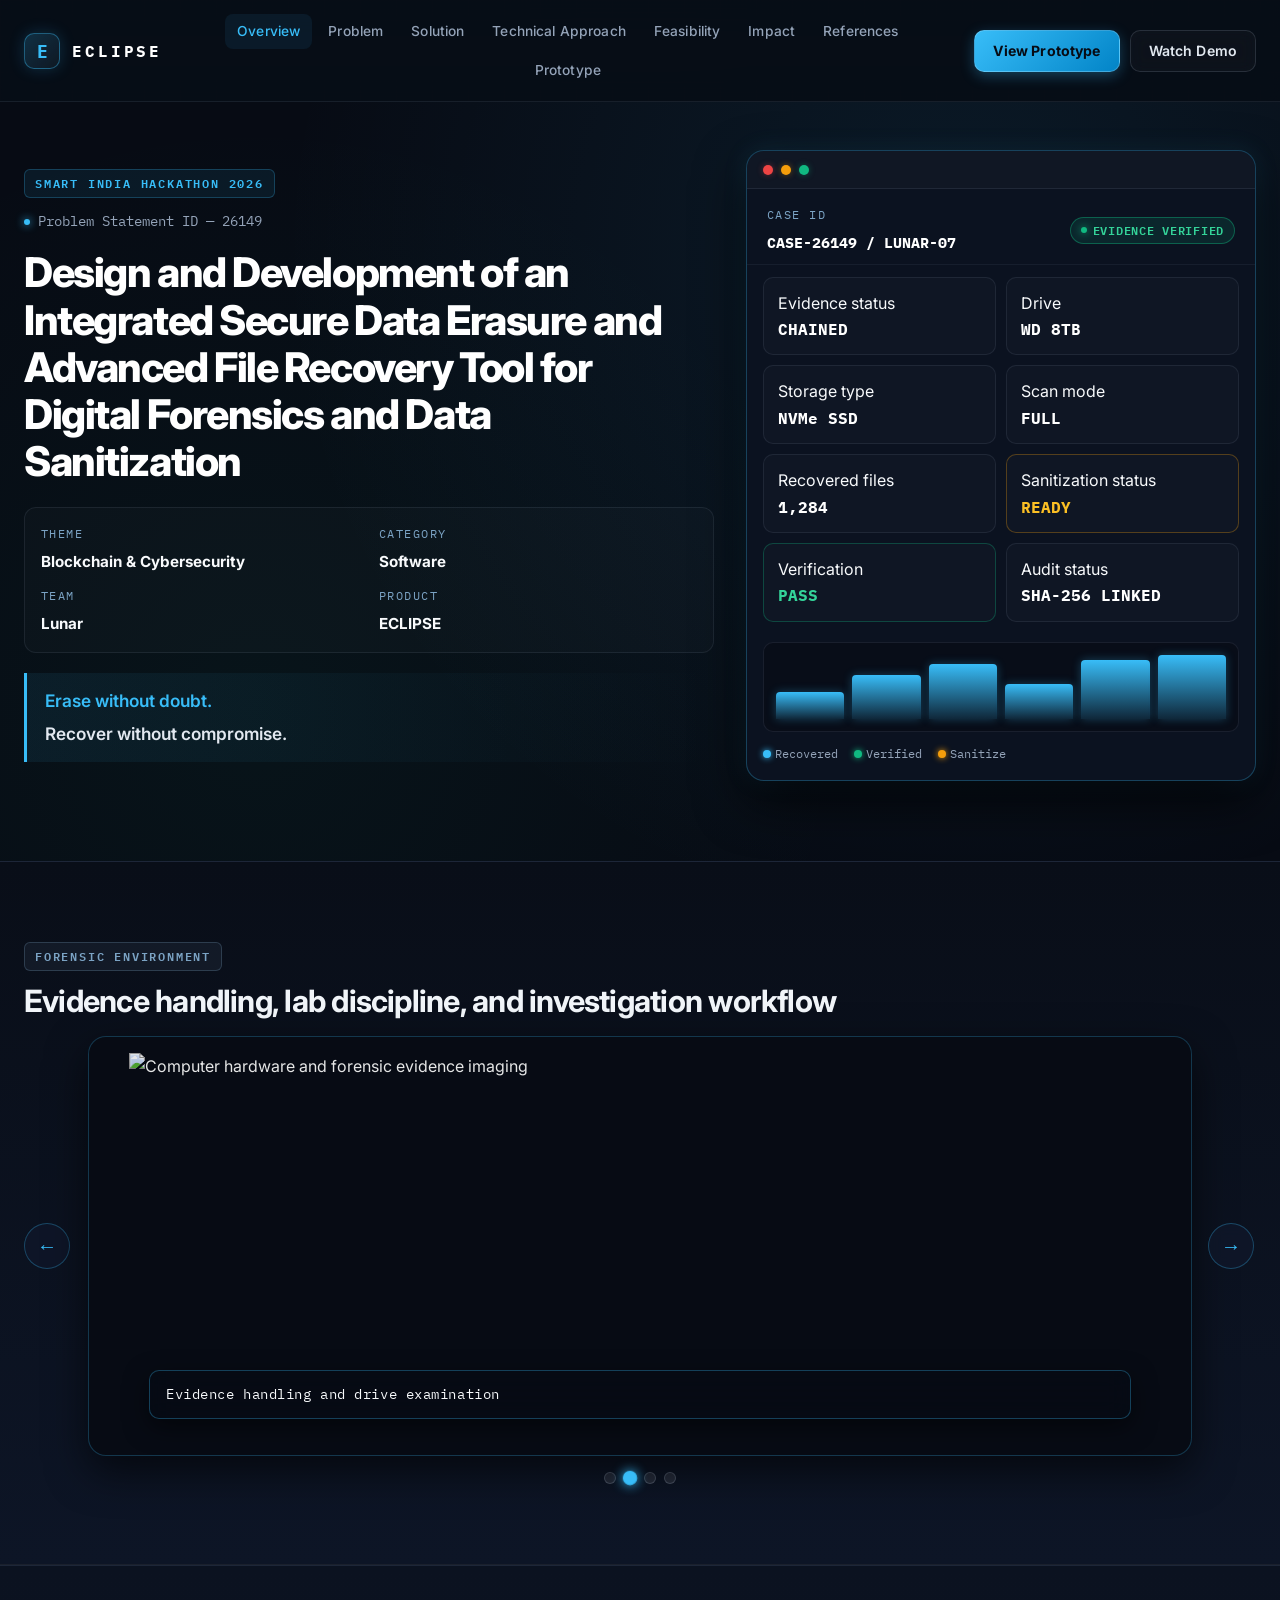
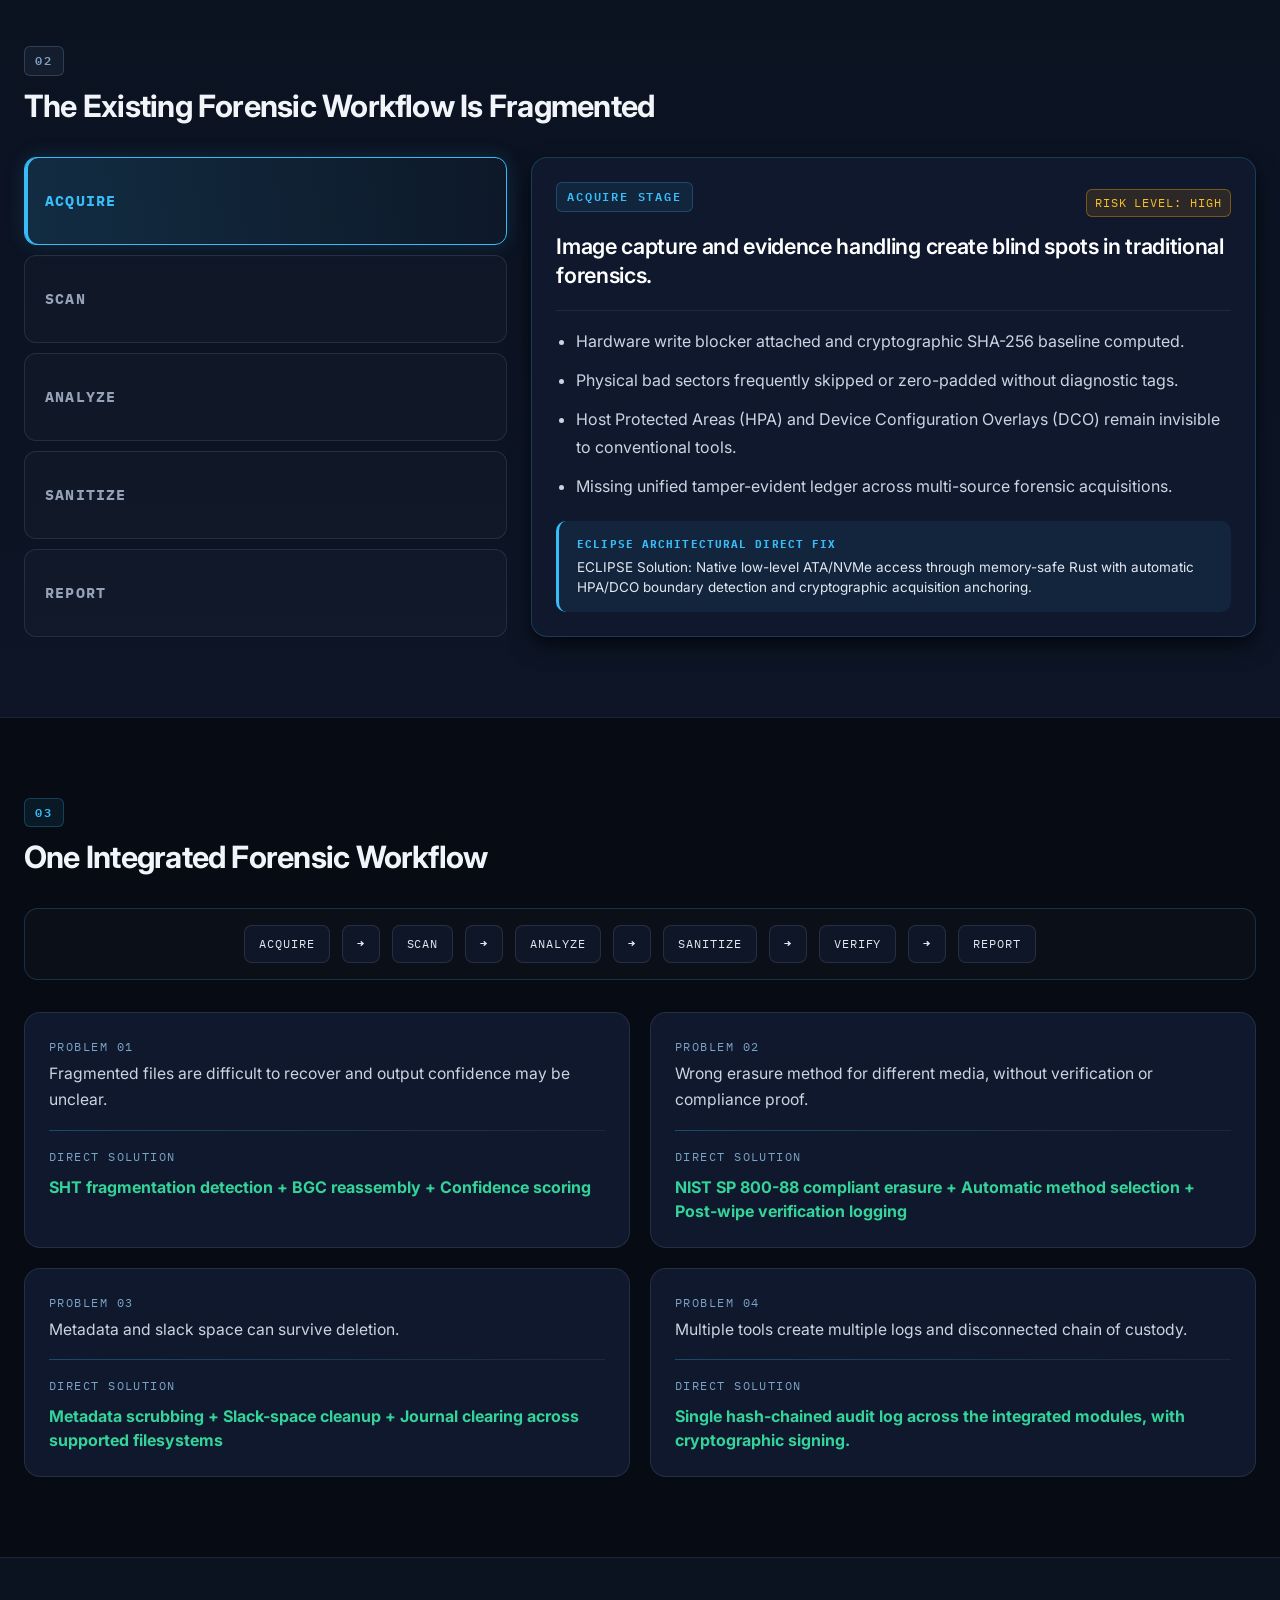
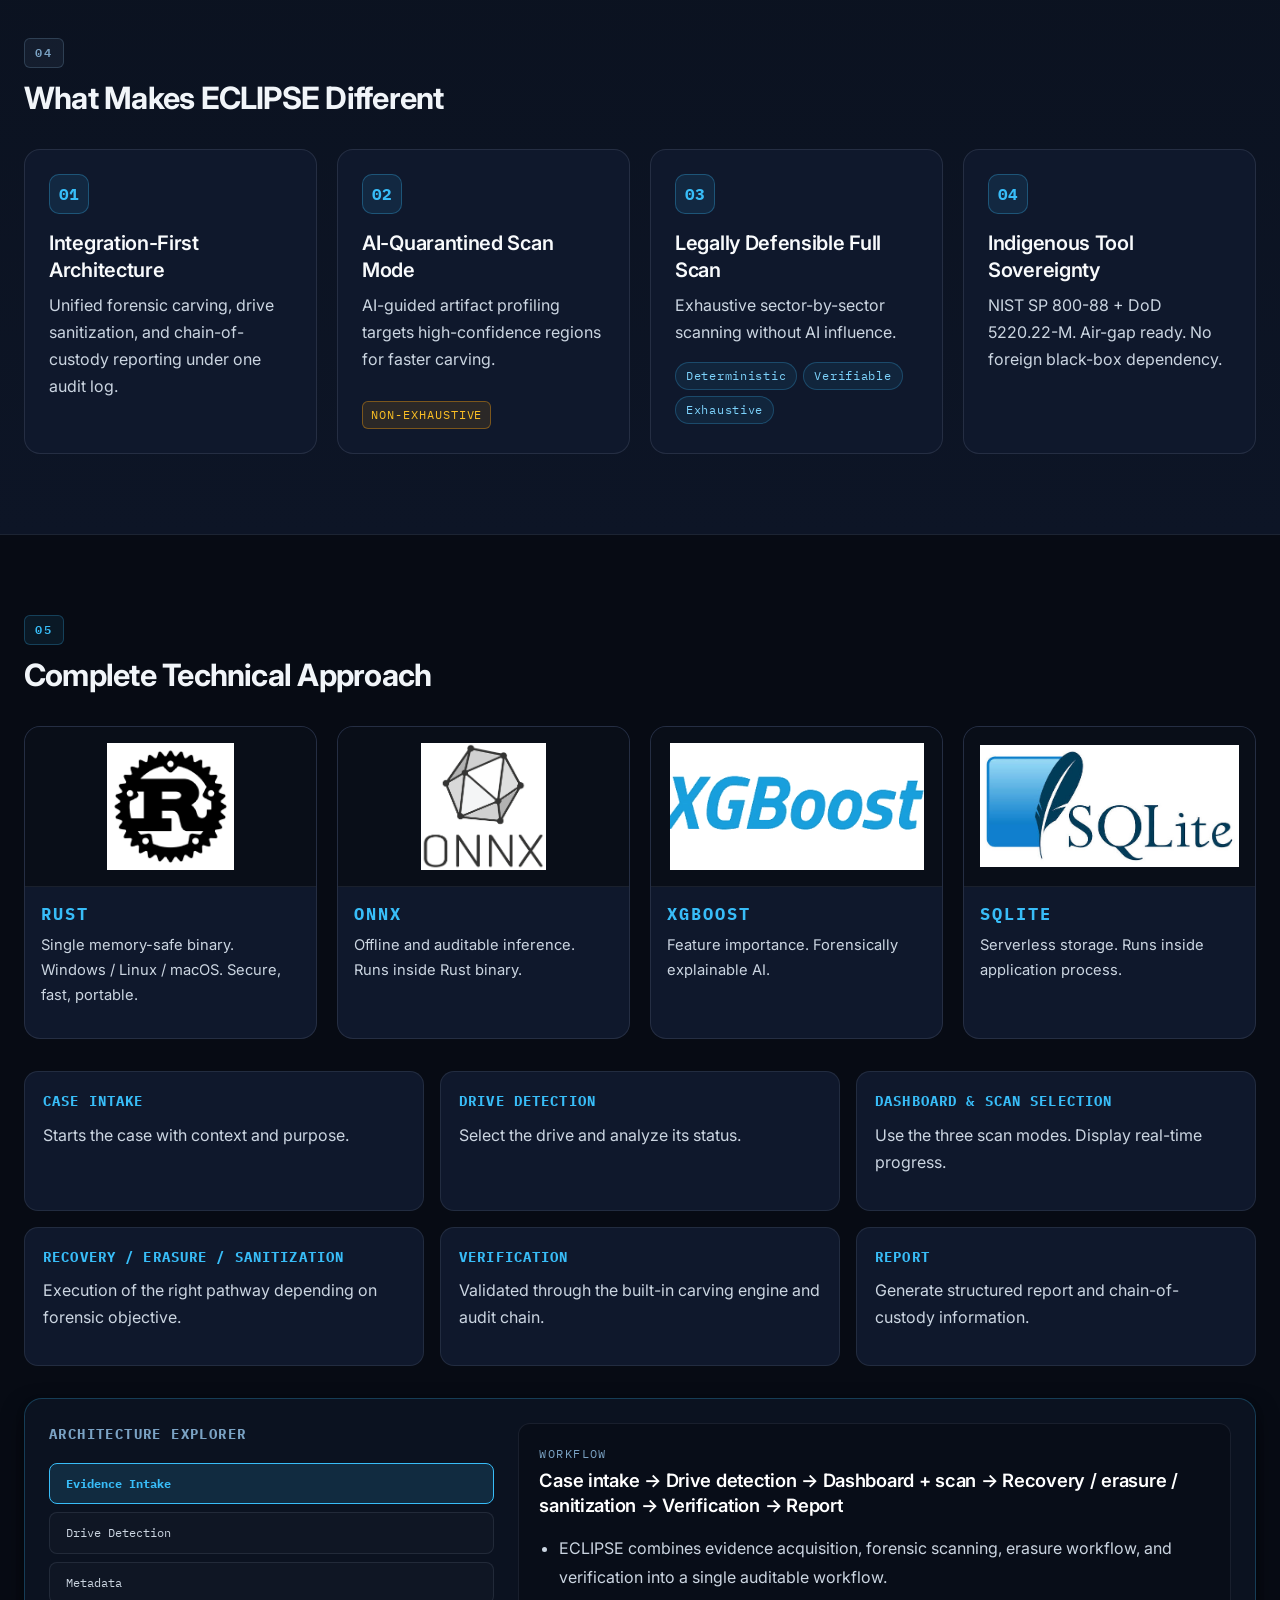
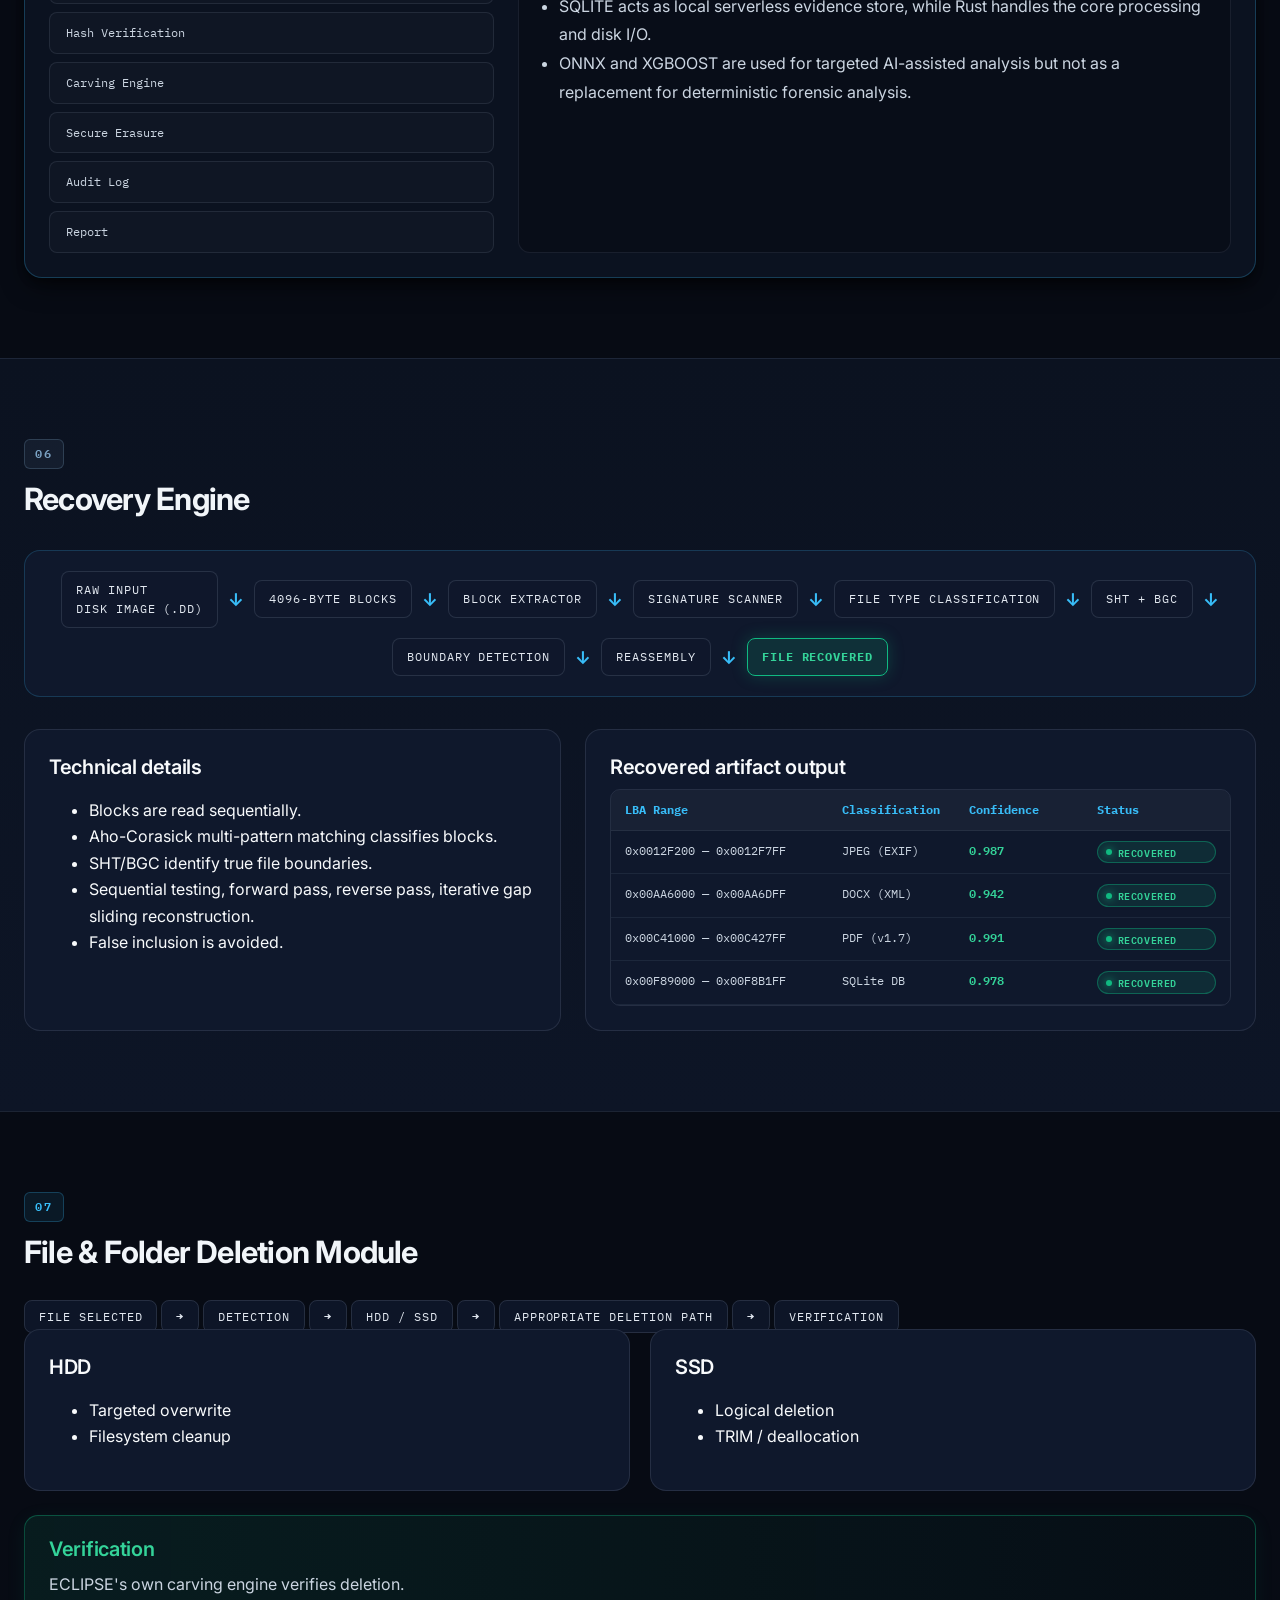
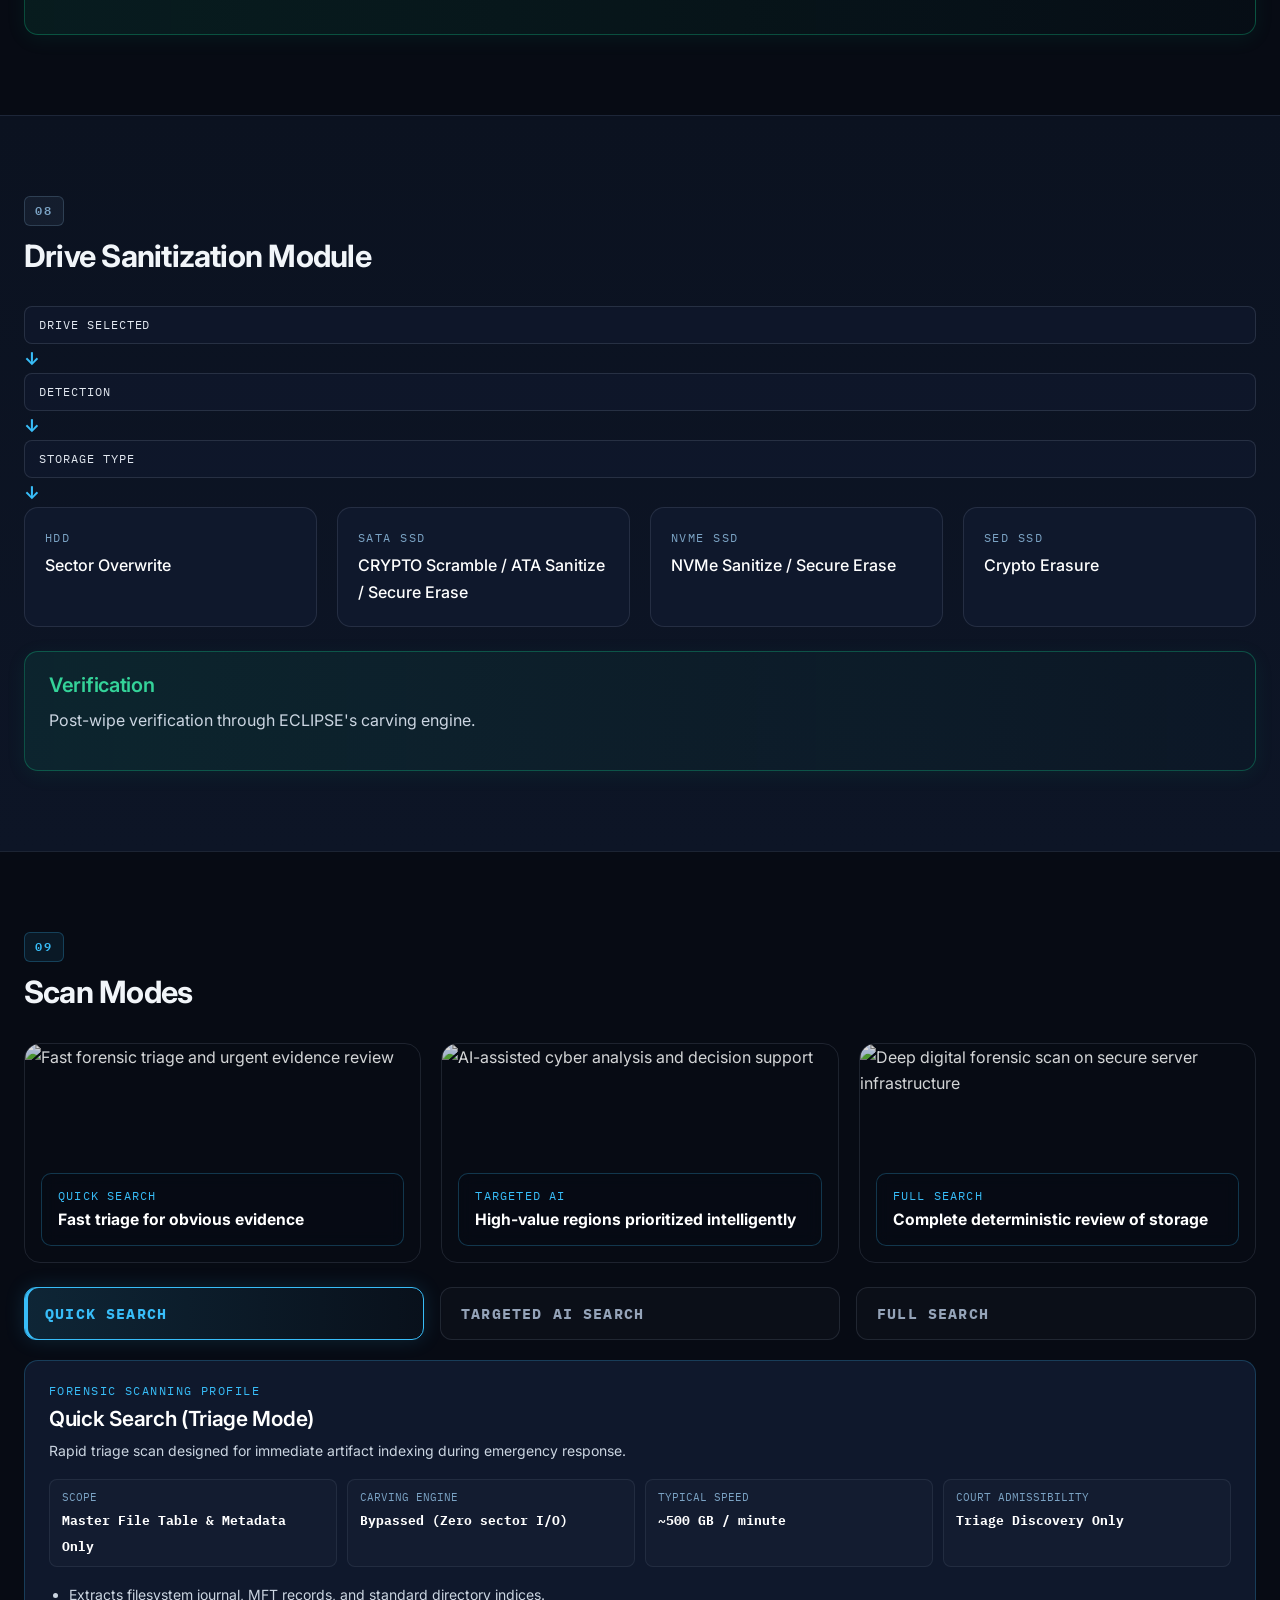
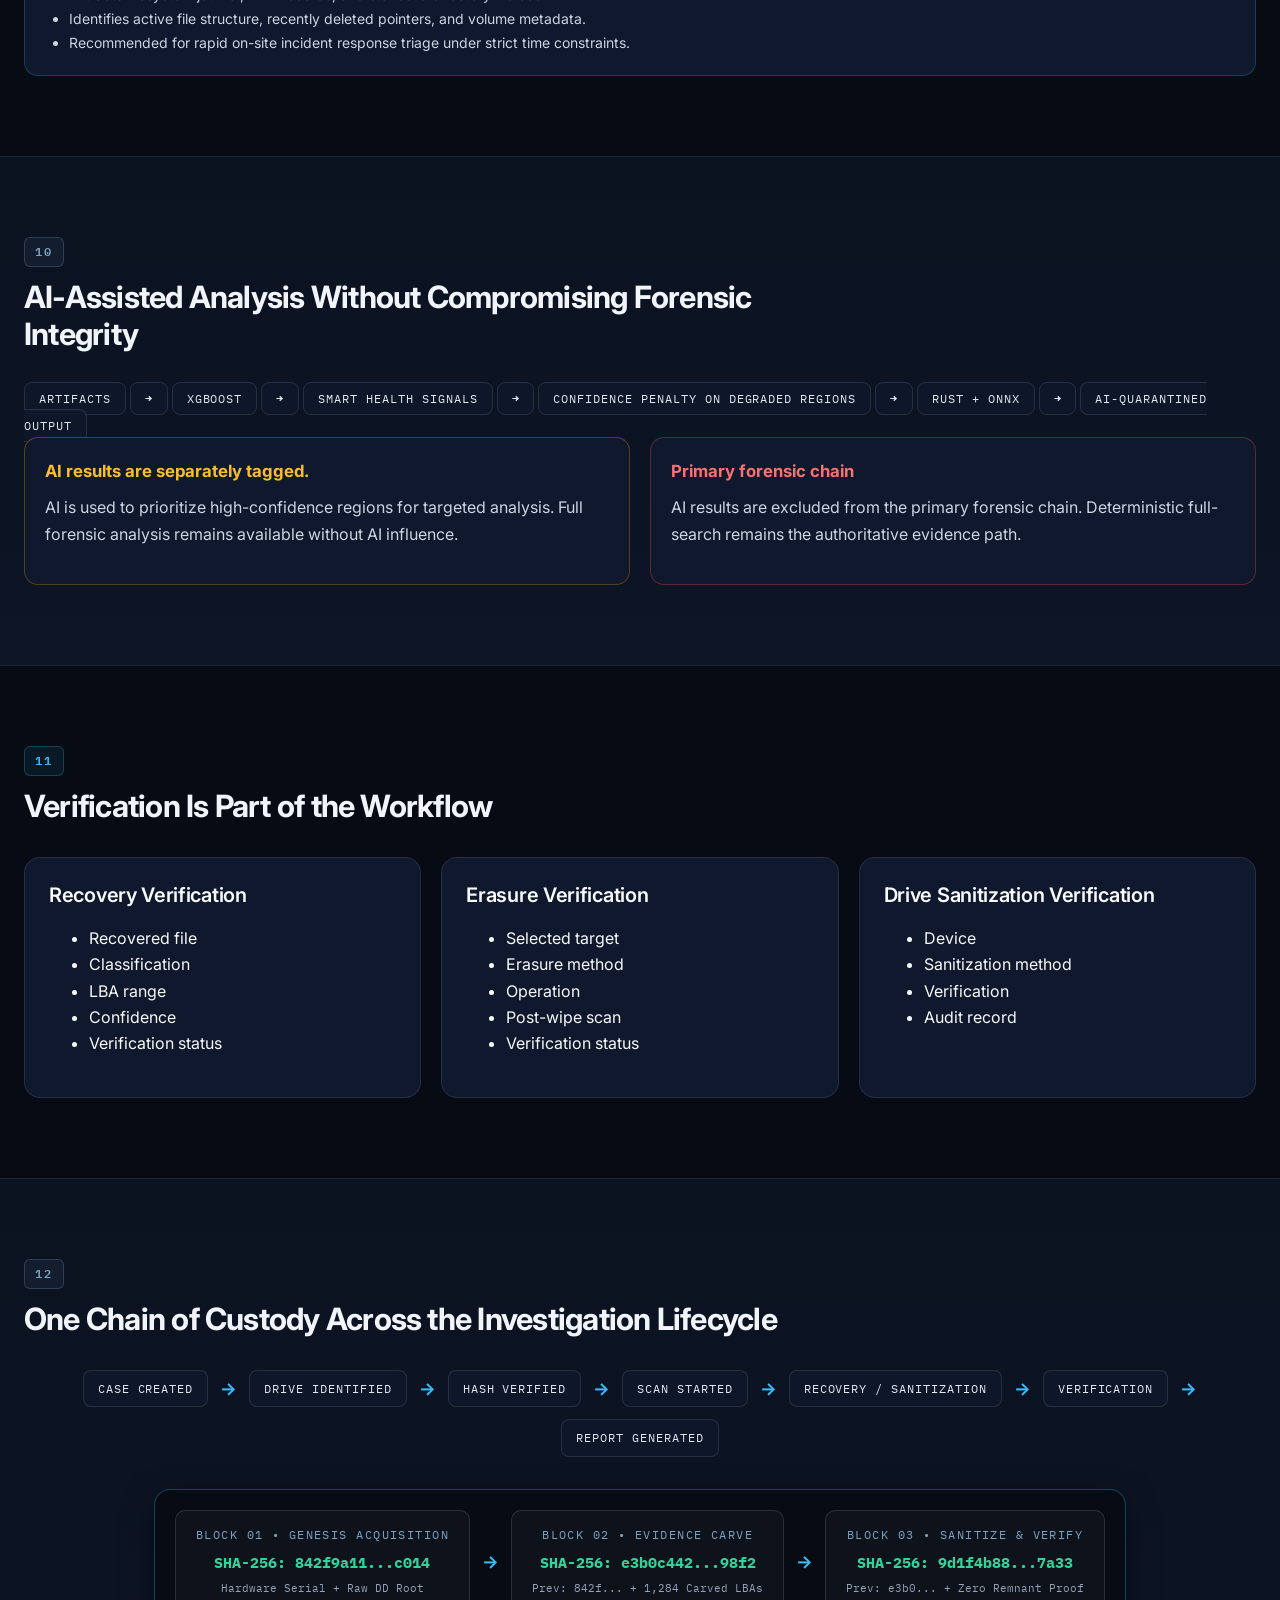
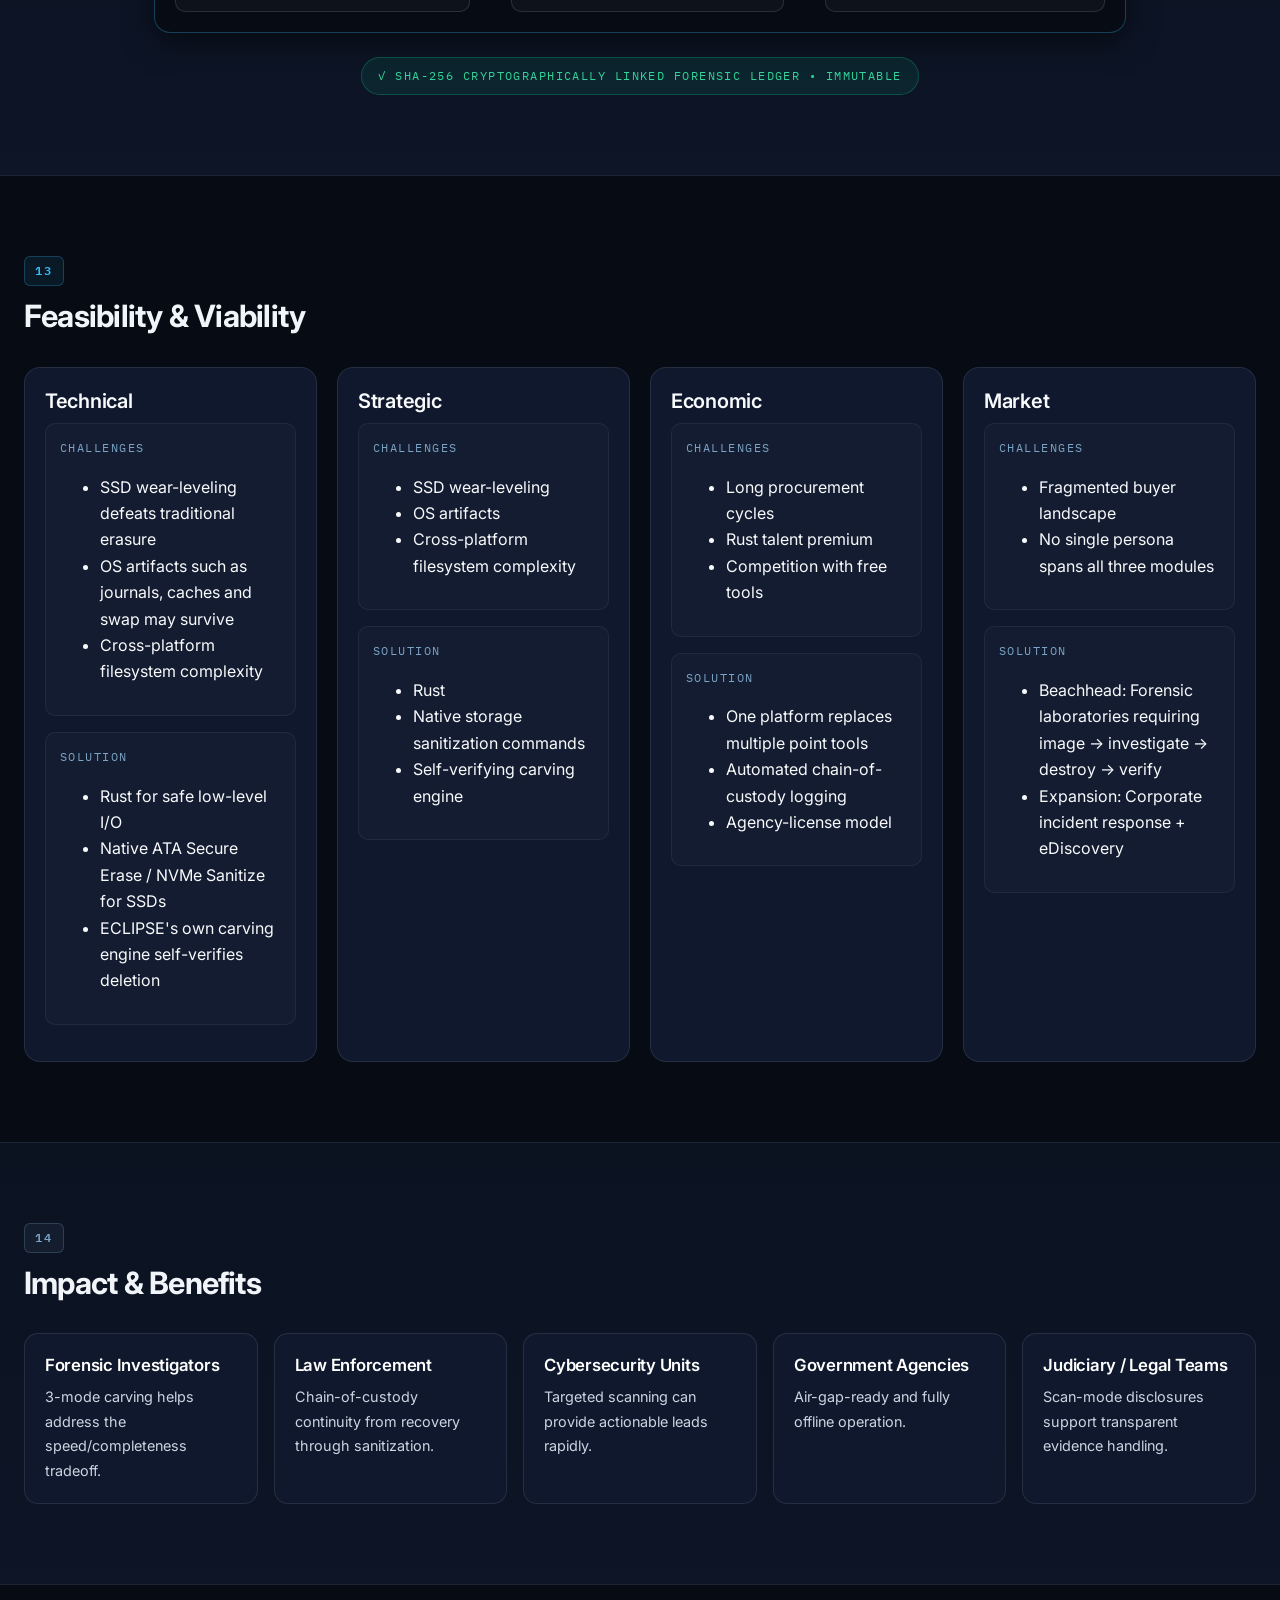
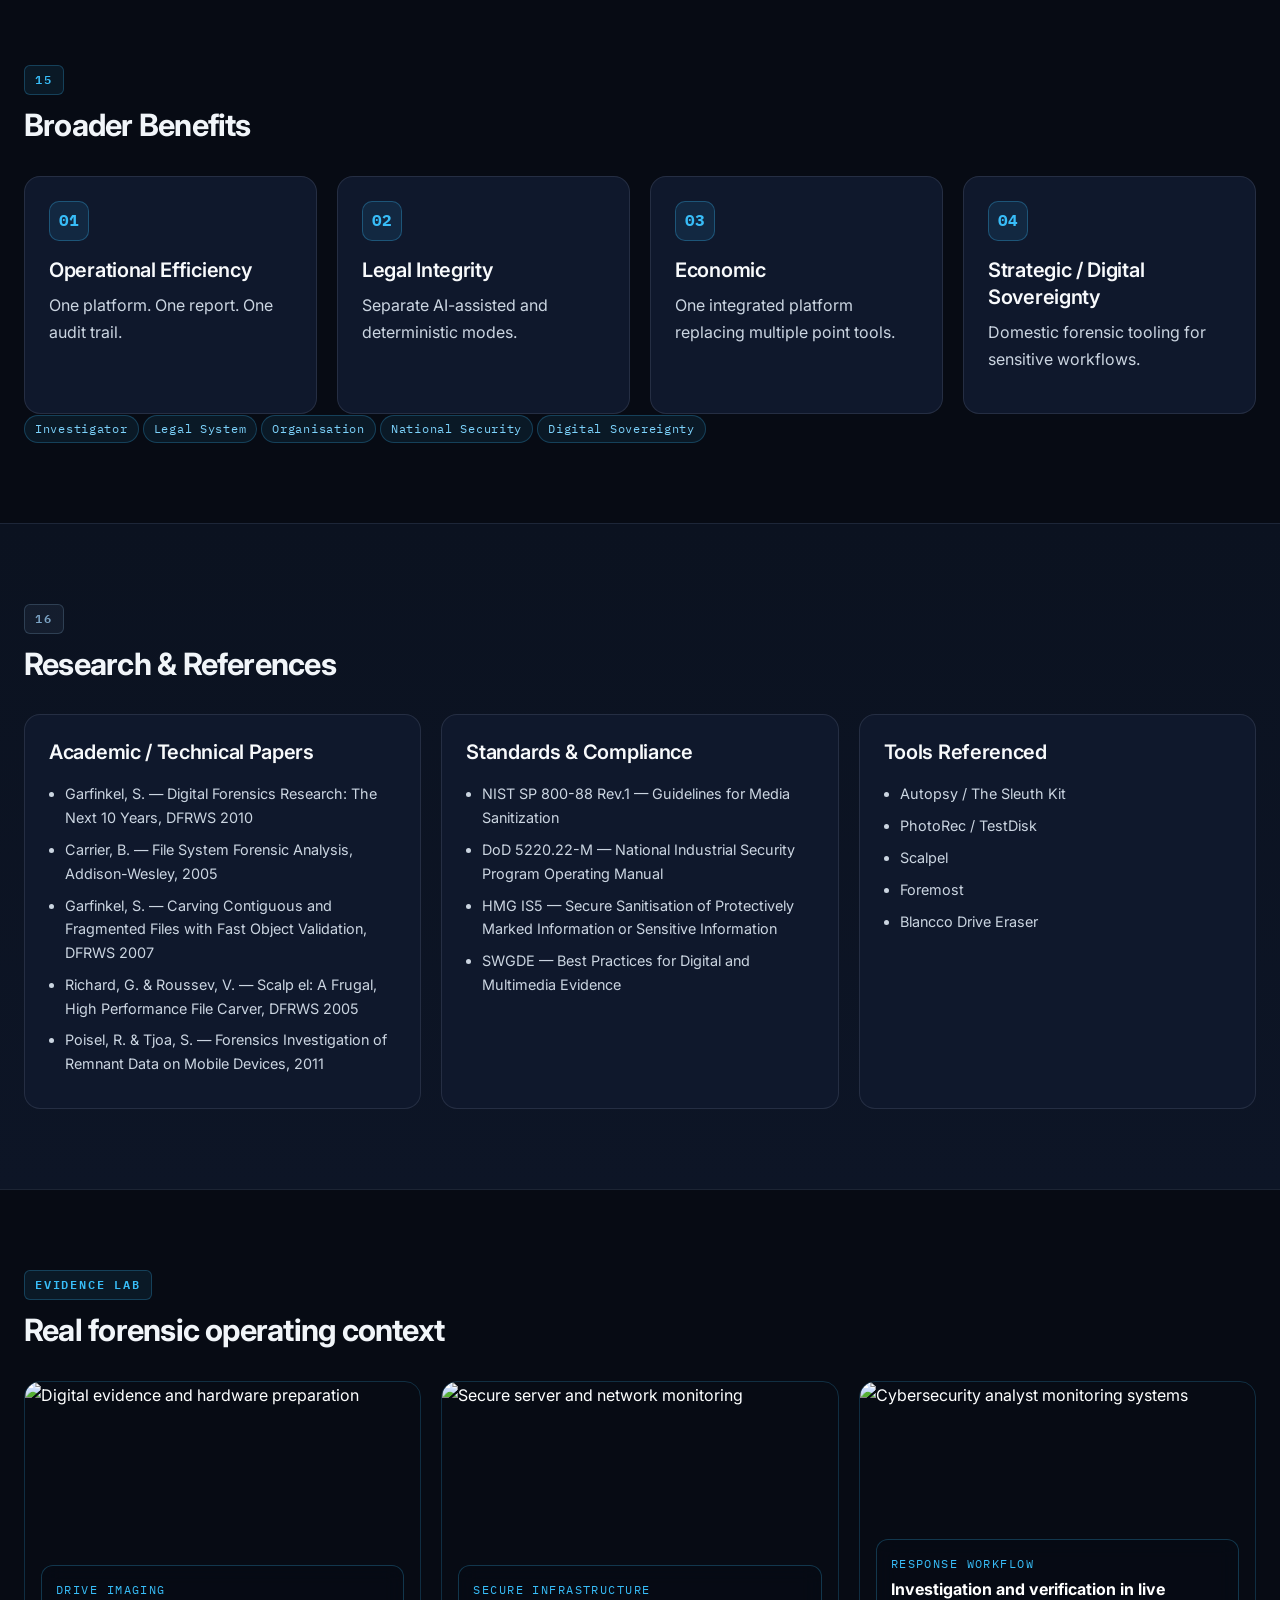
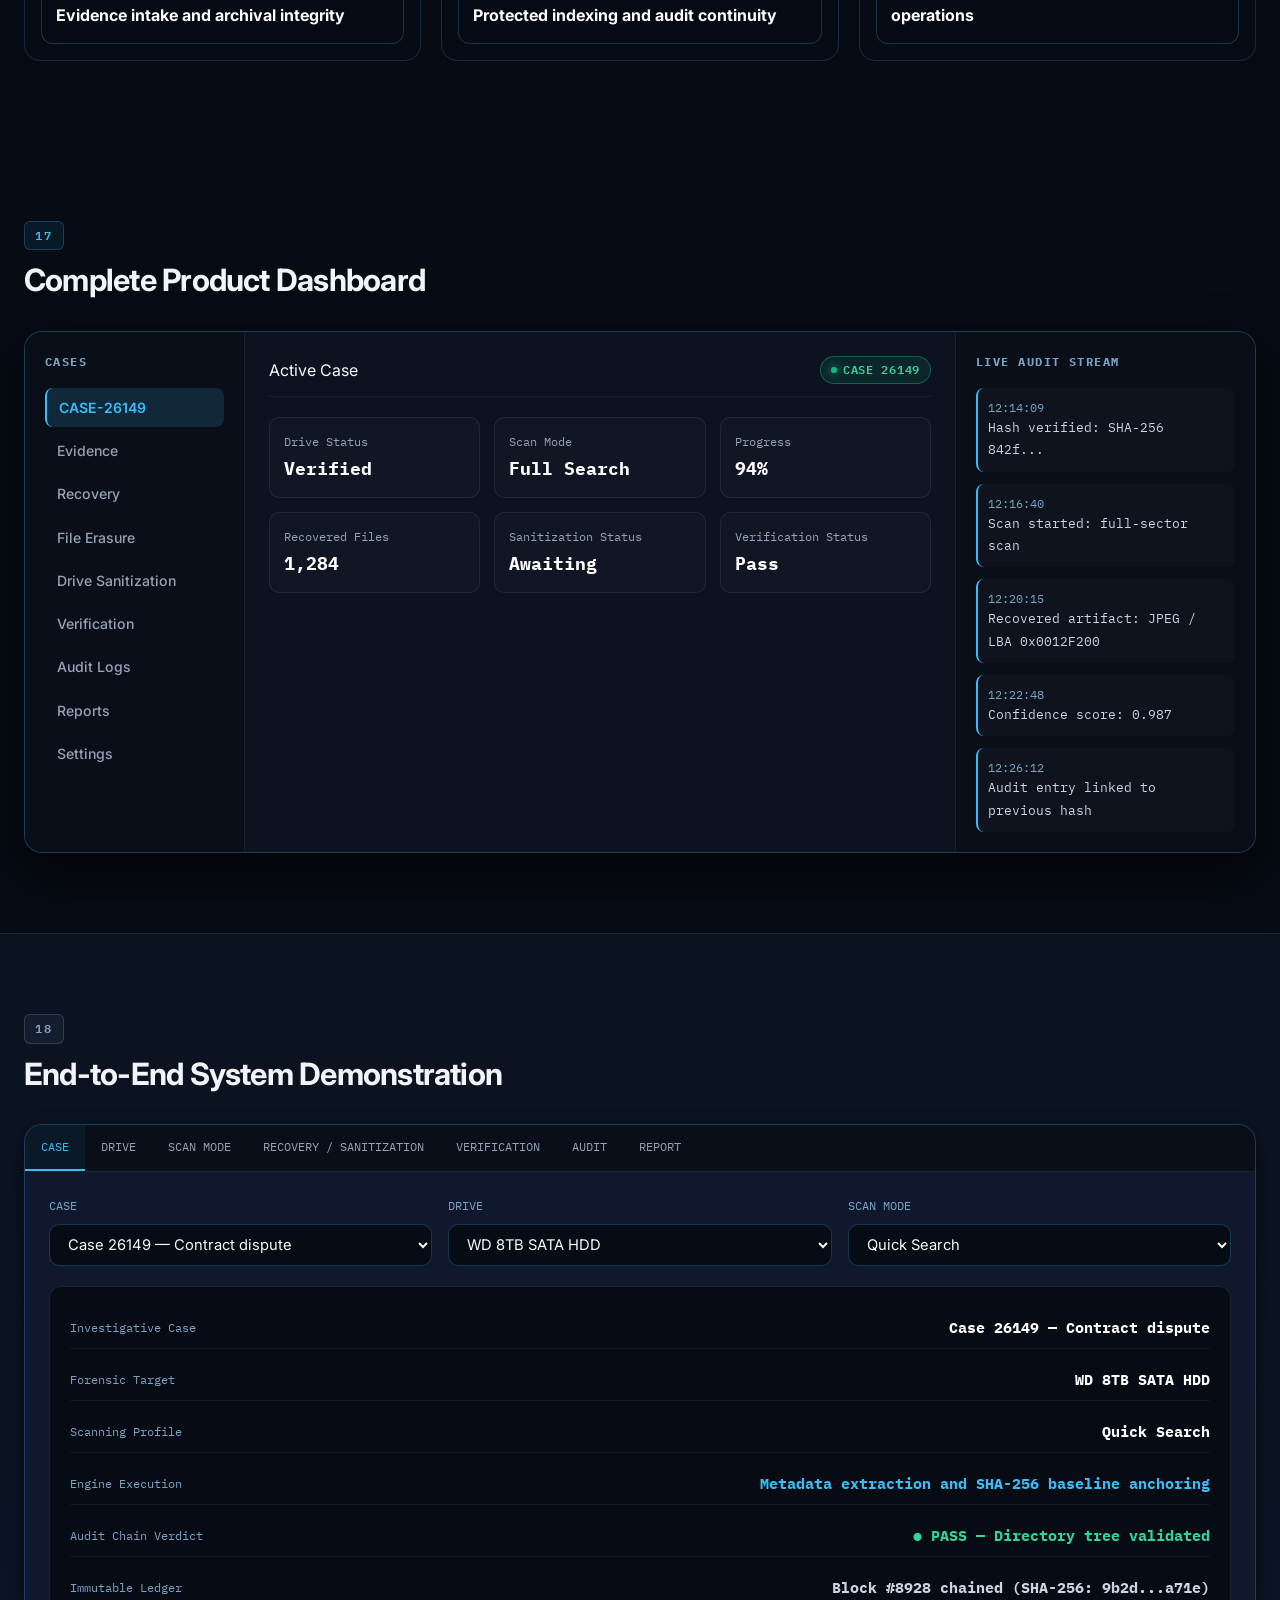
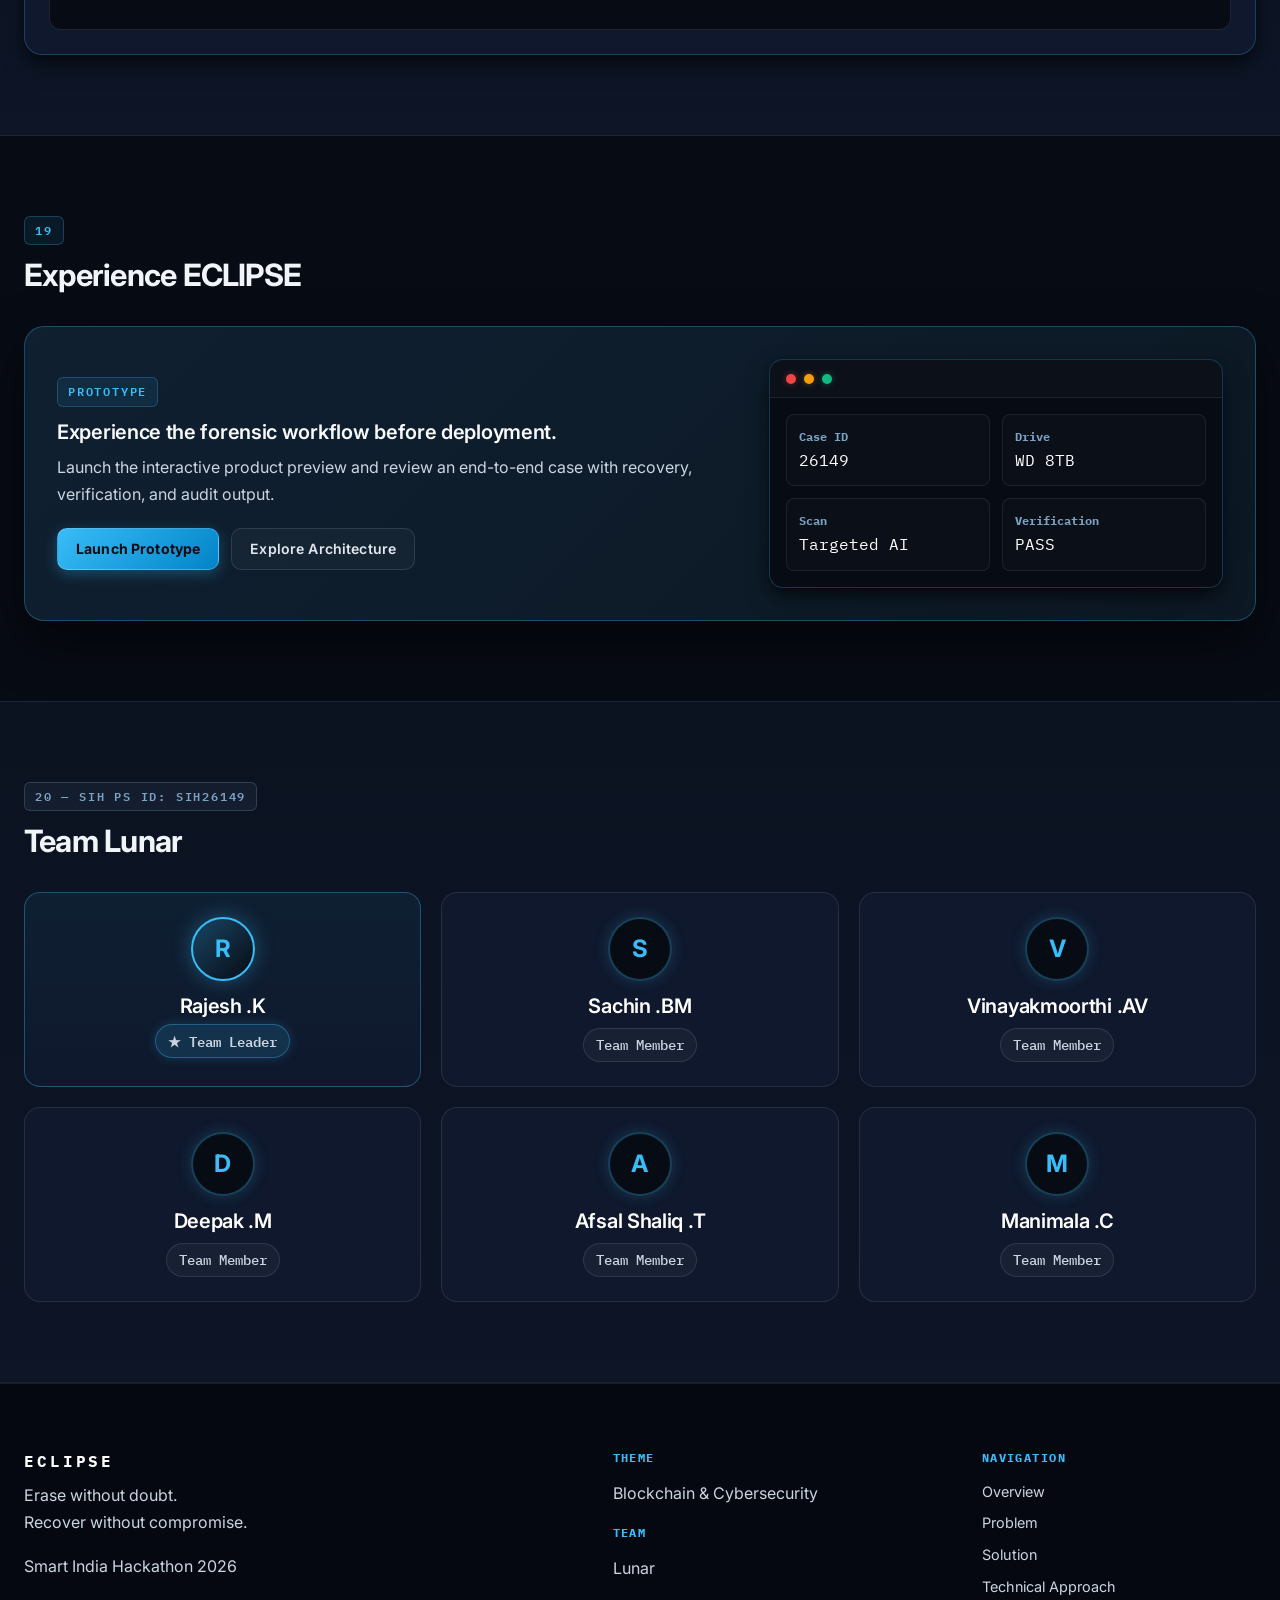
==== commit 1e1bcf1d: "feat: upgrade UI/UX design system, styles, and interactive workstation features" ====
--- a/index.html
+++ b/index.html
@@ -10,7 +10,7 @@
   <link rel="preconnect" href="https://fonts.googleapis.com" />
   <link rel="preconnect" href="https://fonts.gstatic.com" crossorigin />
   <link
-    href="https://fonts.googleapis.com/css2?family=IBM+Plex+Mono:wght@400;500;600;700&family=Inter:wght@400;500;600;700;800&display=swap"
+    href="https://fonts.googleapis.com/css2?family=Fira+Code:wght@400;500;600;700&family=IBM+Plex+Mono:wght@400;500;600;700&family=Inter:wght@400;500;600;700;800;900&display=swap"
     rel="stylesheet" />
   <link rel="stylesheet" href="styles.css" />
 </head>
@@ -34,8 +34,8 @@
     </nav>
 
     <div class="nav-actions">
-      <a class="button button-primary" href="#prototype">View Prototype</a>
-      <a class="button button-secondary" href="#technical-approach">Explore Architecture</a>
+      <a class="button button-primary" href="https://github.com/Fresh-MC/Eclipse">View Prototype</a>
+      <a class="button button-secondary" href="https://youtu.be/HWbJ-GG2crc">Watch Demo</a>
     </div>
   </header>
 
@@ -153,22 +153,25 @@
           <button class="gallery-arrow prev" aria-label="Previous image">←</button>
           <div class="gallery-window">
             <figure class="gallery-slide active">
-              <img src="https://images.unsplash.com/photo-1516321318423-f06f85e504b3?auto=format&fit=crop&w=1200&q=80"
+              <img src="https://www.forensicfocus.com/stable/wp-content/uploads/2022/03/febhead.png"
                 alt="Digital forensics analyst at a forensic workstation" />
               <figcaption>High-trust forensic analysis environment</figcaption>
             </figure>
             <figure class="gallery-slide">
-              <img src="https://images.unsplash.com/photo-1550751827-4bd374c3f58b?auto=format&fit=crop&w=1200&q=80"
+              <img
+                src="https://computerforensicslab.co.uk/wp-content/uploads/2026/05/a-guide-to-forensic-imaging-process-featured.webp"
                 alt="Computer hardware and forensic evidence imaging" />
               <figcaption>Evidence handling and drive examination</figcaption>
             </figure>
             <figure class="gallery-slide">
-              <img src="https://images.unsplash.com/photo-1518770660439-4636190af475?auto=format&fit=crop&w=1200&q=80"
+              <img
+                src="https://encrypted-tbn0.gstatic.com/images?q=tbn:ANd9GcTWWKQIWT0S09D3h9jB_m2uCx-HraaDAdJvRoPUDesW65VibBUxhW-AmmY&s=10"
                 alt="Server equipment in secure data center" />
               <figcaption>Secure infrastructure and data integrity controls</figcaption>
             </figure>
             <figure class="gallery-slide">
-              <img src="https://images.unsplash.com/photo-1581092921461-eab62e97a780?auto=format&fit=crop&w=1200&q=80"
+              <img
+                src="https://isg-one.com/images/default-source/default-album/powerful-imperative-of-digital-forensics-and-incident-response.tmb-th1903-746.jpg?Culture=en&sfvrsn=5352d531_2"
                 alt="Cybersecurity professional working with enterprise systems" />
               <figcaption>Operational forensic and cybersecurity response</figcaption>
             </figure>
@@ -215,15 +218,15 @@
 
         <div class="workflow-sequence">
           <span>ACQUIRE</span>
-          <span class="arrow">↓</span>
+          <span class="arrow">&rarr;</span>
           <span>SCAN</span>
-          <span class="arrow">↓</span>
+          <span class="arrow">&rarr;</span>
           <span>ANALYZE</span>
-          <span class="arrow">↓</span>
+          <span class="arrow">&rarr;</span>
           <span>SANITIZE</span>
-          <span class="arrow">↓</span>
+          <span class="arrow">&rarr;</span>
           <span>VERIFY</span>
-          <span class="arrow">↓</span>
+          <span class="arrow">&rarr;</span>
           <span>REPORT</span>
         </div>
 
@@ -444,20 +447,32 @@
               <div class="artifact-row head">
                 <span>LBA Range</span>
                 <span>Classification</span>
-                <span>Confidence Score</span>
-                <span>Recovery Status</span>
+                <span>Confidence</span>
+                <span>Status</span>
               </div>
               <div class="artifact-row">
                 <span>0x0012F200 — 0x0012F7FF</span>
-                <span>JPEG</span>
-                <span>0.987</span>
-                <span>Recovered</span>
+                <span>JPEG (EXIF)</span>
+                <span style="color: #34d399; font-weight: 600;">0.987</span>
+                <span class="status-chip success" style="padding: 2px 8px; font-size: 10px;">Recovered</span>
               </div>
               <div class="artifact-row">
                 <span>0x00AA6000 — 0x00AA6DFF</span>
-                <span>DOCX</span>
-                <span>0.942</span>
-                <span>Recovered</span>
+                <span>DOCX (XML)</span>
+                <span style="color: #34d399; font-weight: 600;">0.942</span>
+                <span class="status-chip success" style="padding: 2px 8px; font-size: 10px;">Recovered</span>
+              </div>
+              <div class="artifact-row">
+                <span>0x00C41000 — 0x00C427FF</span>
+                <span>PDF (v1.7)</span>
+                <span style="color: #34d399; font-weight: 600;">0.991</span>
+                <span class="status-chip success" style="padding: 2px 8px; font-size: 10px;">Recovered</span>
+              </div>
+              <div class="artifact-row">
+                <span>0x00F89000 — 0x00F8B1FF</span>
+                <span>SQLite DB</span>
+                <span style="color: #34d399; font-weight: 600;">0.978</span>
+                <span class="status-chip success" style="padding: 2px 8px; font-size: 10px;">Recovered</span>
               </div>
             </div>
           </div>
@@ -474,13 +489,13 @@
 
         <div class="linear-flow">
           <span>FILE SELECTED</span>
-          <span class="arrow">↓</span>
+          <span class="arrow">&rarr;</span>
           <span>DETECTION</span>
-          <span class="arrow">↓</span>
+          <span class="arrow">&rarr;</span>
           <span>HDD / SSD</span>
-          <span class="arrow">↓</span>
+          <span class="arrow">&rarr;</span>
           <span>Appropriate deletion path</span>
-          <span class="arrow">↓</span>
+          <span class="arrow">&rarr;</span>
           <span>VERIFICATION</span>
         </div>
 
@@ -559,7 +574,7 @@
 
         <div class="concept-visuals">
           <article class="concept-card">
-            <img src="https://images.unsplash.com/photo-1550751827-4bd374c3f58b?auto=format&fit=crop&w=1000&q=80"
+            <img src="https://images.pexels.com/photos/10481302/pexels-photo-10481302.jpeg"
               alt="Fast forensic triage and urgent evidence review" />
             <div class="concept-copy">
               <span>Quick Search</span>
@@ -567,7 +582,7 @@
             </div>
           </article>
           <article class="concept-card">
-            <img src="https://images.unsplash.com/photo-1515879218367-8466d910aaa4?auto=format&fit=crop&w=1000&q=80"
+            <img src="https://images.pexels.com/photos/34804018/pexels-photo-34804018.jpeg"
               alt="AI-assisted cyber analysis and decision support" />
             <div class="concept-copy">
               <span>Targeted AI</span>
@@ -575,7 +590,7 @@
             </div>
           </article>
           <article class="concept-card">
-            <img src="https://images.unsplash.com/photo-1518770660439-4636190af475?auto=format&fit=crop&w=1000&q=80"
+            <img src="https://images.pexels.com/photos/5475752/pexels-photo-5475752.jpeg"
               alt="Deep digital forensic scan on secure server infrastructure" />
             <div class="concept-copy">
               <span>Full Search</span>
@@ -603,15 +618,15 @@
 
         <div class="ai-flow">
           <span>ARTIFACTS</span>
-          <span>↓</span>
+          <span class="arrow">&rarr;</span>
           <span>XGBOOST</span>
-          <span>↓</span>
+          <span class="arrow">&rarr;</span>
           <span>SMART HEALTH SIGNALS</span>
-          <span>↓</span>
+          <span class="arrow">&rarr;</span>
           <span>CONFIDENCE PENALTY ON DEGRADED REGIONS</span>
-          <span>↓</span>
+          <span class="arrow">&rarr;</span>
           <span>RUST + ONNX</span>
-          <span>↓</span>
+          <span class="arrow">&rarr;</span>
           <span>AI-QUARANTINED OUTPUT</span>
         </div>
 
@@ -680,41 +695,47 @@
 
         <div class="timeline">
           <div class="timeline-step">CASE CREATED</div>
-          <div class="timeline-arrow">↓</div>
+          <div class="timeline-arrow">&rarr;</div>
           <div class="timeline-step">DRIVE IDENTIFIED</div>
-          <div class="timeline-arrow">↓</div>
+          <div class="timeline-arrow">&rarr;</div>
           <div class="timeline-step">HASH VERIFIED</div>
-          <div class="timeline-arrow">↓</div>
+          <div class="timeline-arrow">&rarr;</div>
           <div class="timeline-step">SCAN STARTED</div>
-          <div class="timeline-arrow">↓</div>
+          <div class="timeline-arrow">&rarr;</div>
           <div class="timeline-step">RECOVERY / SANITIZATION</div>
-          <div class="timeline-arrow">↓</div>
+          <div class="timeline-arrow">&rarr;</div>
           <div class="timeline-step">VERIFICATION</div>
-          <div class="timeline-arrow">↓</div>
+          <div class="timeline-arrow">&rarr;</div>
           <div class="timeline-step">REPORT GENERATED</div>
         </div>
 
         <div class="hash-chain-wrap">
           <div class="hash-chain">
             <div class="chain-entry">
-              <span class="entry-label">ENTRY 01</span>
-              <strong>HASH</strong>
-            </div>
-            <div class="chain-arrow">↓</div>
+              <span class="entry-label">BLOCK 01 &bull; GENESIS ACQUISITION</span>
+              <strong>SHA-256: 842f9a11...c014</strong>
+              <div style="font-family: var(--font-mono); font-size: 11px; color: #94a3b8; margin-top: 4px;">Hardware
+                Serial + Raw DD Root</div>
+            </div>
+            <div class="chain-arrow">&rarr;</div>
             <div class="chain-entry">
-              <span class="entry-label">ENTRY 02</span>
-              <strong>PREVIOUS HASH + CURRENT DATA</strong>
-            </div>
-            <div class="chain-arrow">↓</div>
+              <span class="entry-label">BLOCK 02 &bull; EVIDENCE CARVE</span>
+              <strong>SHA-256: e3b0c442...98f2</strong>
+              <div style="font-family: var(--font-mono); font-size: 11px; color: #94a3b8; margin-top: 4px;">Prev:
+                842f... + 1,284 Carved LBAs</div>
+            </div>
+            <div class="chain-arrow">&rarr;</div>
             <div class="chain-entry">
-              <span class="entry-label">ENTRY 03</span>
-              <strong>PREVIOUS HASH + CURRENT DATA</strong>
+              <span class="entry-label">BLOCK 03 &bull; SANITIZE &amp; VERIFY</span>
+              <strong>SHA-256: 9d1f4b88...7a33</strong>
+              <div style="font-family: var(--font-mono); font-size: 11px; color: #94a3b8; margin-top: 4px;">Prev:
+                e3b0... + Zero Remnant Proof</div>
             </div>
           </div>
         </div>
 
         <div class="audit-legend">
-          <span>SHA-256 CHAINED AUDIT LOG</span>
+          <span>&#10003; SHA-256 CRYPTOGRAPHICALLY LINKED FORENSIC LEDGER &bull; IMMUTABLE</span>
         </div>
       </div>
     </section>
@@ -941,7 +962,7 @@
           </article>
 
           <article class="visual-card">
-            <img src="https://images.unsplash.com/photo-1526379095098-d400fd0bf935?auto=format&fit=crop&w=1200&q=80"
+            <img src="https://images.pexels.com/photos/37605911/pexels-photo-37605911.jpeg"
               alt="Secure server and network monitoring" />
             <div class="visual-copy">
               <span>Secure Infrastructure</span>
@@ -950,7 +971,7 @@
           </article>
 
           <article class="visual-card">
-            <img src="https://images.unsplash.com/photo-1515879218367-8466d910aaa4?auto=format&fit=crop&w=1200&q=80"
+            <img src="https://images.pexels.com/photos/6963944/pexels-photo-6963944.jpeg"
               alt="Cybersecurity analyst monitoring systems" />
             <div class="visual-copy">
               <span>Response Workflow</span>
@@ -1108,7 +1129,7 @@
               audit output.</p>
             <div class="prototype-actions">
               <a href="#demo" class="button button-primary">Launch Prototype</a>
-              <a href="#overview" class="button button-secondary">Watch Demo</a>
+              <a href="#technical-approach" class="button button-secondary">Explore Architecture</a>
             </div>
           </div>
 
@@ -1136,36 +1157,36 @@
           <h2>Team Lunar</h2>
         </div>
 
-        <div class="team-grid" style="grid-template-columns: repeat(3, minmax(0, 1fr));">
+        <div class="team-grid">
           <div class="team-card leader">
             <div class="avatar leader">R</div>
             <h3>Rajesh .K</h3>
-            <span class="leader-badge" style="color: black;">★ Team Leader</span>
+            <span class="leader-badge">★ Team Leader</span>
           </div>
           <div class="team-card">
             <div class="avatar">S</div>
             <h3>Sachin .BM</h3>
-            <span style="color: black;">Team Member</span>
+            <span class="member-badge">Team Member</span>
           </div>
           <div class="team-card">
             <div class="avatar">V</div>
             <h3>Vinayakmoorthi .AV</h3>
-            <span style="color: black;">Team Member</span>
+            <span class="member-badge">Team Member</span>
           </div>
           <div class="team-card">
             <div class="avatar">D</div>
             <h3>Deepak .M</h3>
-            <span style="color: black;">Team Member</span>
+            <span class="member-badge">Team Member</span>
           </div>
           <div class="team-card">
             <div class="avatar">A</div>
             <h3>Afsal Shaliq .T</h3>
-            <span style="color: black;">Team Member</span>
+            <span class="member-badge">Team Member</span>
           </div>
           <div class="team-card">
             <div class="avatar">M</div>
             <h3>Manimala .C</h3>
-            <span style="color: black;">Team Member</span>
+            <span class="member-badge">Team Member</span>
           </div>
         </div>
       </div>
--- a/styles.css
+++ b/styles.css
@@ -1,283 +1,765 @@
+/* ==========================================================================
+   ECLIPSE — Integrated Forensic Data Sanitization & Recovery Platform
+   Design System: Cyber Forensic / OLED Dark Mode + Bento Grid Architecture
+   Smart India Hackathon 2026 | Problem Statement 26149 | Team Lunar
+   ========================================================================== */
+
+@import url('https://fonts.googleapis.com/css2?family=Fira+Code:wght@300;400;500;600;700&family=IBM+Plex+Mono:ital,wght@0,400;0,500;0,600;0,700;1,400&family=Inter:wght@300;400;500;600;700;800;900&display=swap');
+
 :root {
-  --bg: #0d1117;
-  --bg-alt: #111827;
-  --panel: #151d2a;
-  --panel-alt: #1b2431;
-  --panel-soft: #1f2b3b;
-  --line: rgba(148, 163, 184, 0.18);
-  --line-strong: rgba(148, 163, 184, 0.32);
-  --text: #e7edf5;
-  --muted: #a5b0be;
-  --steel: #7ba3c4;
-  --steel-deep: #4d6f8f;
-  --success: #7aa37b;
-  --warning: #c79d60;
-  --danger: #b86d6b;
-  --shadow: rgba(2, 6, 23, 0.35);
-  --max-width: 100%;
-}
-
-* { box-sizing: border-box; }
-html { scroll-behavior: smooth; }
+  /* --- Core Color Tokens (HSL & Hex) --- */
+  --bg-deep: #070b14;               /* Deepest obsidian black */
+  --bg-surface: #0b1220;            /* Primary dark background */
+  --bg-surface-alt: #0f182c;        /* Secondary panel background */
+  --bg-card: #132038;               /* Elevated card surface */
+  --bg-card-hover: #182846;         /* Elevated card hover */
+  --bg-card-subtle: rgba(255, 255, 255, 0.025);
+
+  /* HSL Color system for opacity blending */
+  --background: 222.2 47.4% 5.5%;   /* #070b14 */
+  --foreground: 210 40% 98%;        /* Crisp titanium text */
+  --card: 222.2 47.4% 9%;
+  --card-foreground: 210 40% 98%;
+  --popover: 222.2 47.4% 8%;
+  --popover-foreground: 210 40% 98%;
+
+  /* Forensic Brand Accents */
+  --primary: 199 89% 48%;           /* Electric Cyan #00a8e8 / #38bdf8 */
+  --primary-foreground: 222.2 47.4% 7%;
+  --secondary: 215 32% 17%;
+  --secondary-foreground: 210 40% 98%;
+
+  /* Brand Steel (ECLIPSE Brand Guidelines) */
+  --steel: 206 39% 62%;             /* #7ba3c4 */
+  --steel-deep: 208 30% 43%;        /* #4d6f8f */
+  --steel-glow: rgba(56, 189, 248, 0.25);
+
+  /* Semantic Forensic Status */
+  --success: 142 71% 45%;           /* Chained / Pass #10b981 */
+  --success-glow: rgba(16, 185, 129, 0.25);
+  --warning: 38 92% 50%;            /* Triage / AI Quarantine #f59e0b */
+  --warning-glow: rgba(245, 158, 11, 0.25);
+  --destructive: 0 84% 60%;         /* Sanitized / Purged #ef4444 */
+  --destructive-glow: rgba(239, 68, 68, 0.25);
+
+  /* Text & Neutral Hierarchy */
+  --text: 210 40% 98%;              /* High-contrast body & titles */
+  --text-primary: #f8fafc;
+  --text-secondary: #cbd5e1;
+  --text-muted: #94a3b8;
+  --text-dim: #64748b;
+
+  --muted: 215 20% 18%;
+  --muted-foreground: 215 16% 65%;
+  --accent: 199 89% 48%;
+  --accent-foreground: 222.2 47.4% 7%;
+
+  /* Borders & Dividers */
+  --border: 217 33% 18%;            /* rgba(148, 163, 184, 0.16) */
+  --border-subtle: rgba(148, 163, 184, 0.12);
+  --border-strong: rgba(56, 189, 248, 0.35);
+  --input: 217 33% 16%;
+  --ring: 199 89% 48%;
+  --radius: 0.75rem;
+
+  /* Typography Stacks */
+  --font-sans: 'Inter', -apple-system, BlinkMacSystemFont, 'Segoe UI', Roboto, sans-serif;
+  --font-mono: 'IBM Plex Mono', 'Fira Code', monospace;
+
+  /* --- Spacing Scale (Complete & Deterministic) --- */
+  --spacing-0: 0px;
+  --spacing-px: 1px;
+  --spacing-0-5: 2px;
+  --spacing-1: 4px;
+  --spacing-1-5: 6px;
+  --spacing-2: 8px;
+  --spacing-2-5: 10px;
+  --spacing-3: 12px;
+  --spacing-3-5: 14px;
+  --spacing-4: 16px;
+  --spacing-4-5: 18px;
+  --spacing-5: 20px;
+  --spacing-5-5: 22px;
+  --spacing-6: 24px;
+  --spacing-6-5: 26px;
+  --spacing-7: 28px;
+  --spacing-7-5: 30px;
+  --spacing-8: 32px;
+  --spacing-9: 36px;
+  --spacing-10: 40px;
+  --spacing-10-5: 42px;
+  --spacing-11: 44px;
+  --spacing-12: 48px;
+  --spacing-13: 52px;
+  --spacing-13-5: 54px;
+  --spacing-14: 56px;
+  --spacing-15: 60px;
+  --spacing-16: 64px;
+  --spacing-20: 80px;
+  --spacing-21: 84px;
+  --spacing-24: 96px;
+  --spacing-28: 112px;
+  --spacing-30: 120px;
+  --spacing-32: 128px;
+  --spacing-35: 140px;
+  --spacing-36: 144px;
+  --spacing-40: 160px;
+  --spacing-44: 176px;
+  --spacing-45: 180px;
+  --spacing-48: 192px;
+  --spacing-52: 208px;
+  --spacing-55: 220px;
+  --spacing-56: 224px;
+  --spacing-60: 240px;
+  --spacing-64: 256px;
+  --spacing-70: 280px;
+  --spacing-72: 288px;
+  --spacing-75: 300px;
+  --spacing-77-5: 310px;
+  --spacing-80: 320px;
+  --spacing-96: 384px;
+  --spacing-105: 420px;
+  --spacing-120: 480px;
+
+  /* Typography Scale */
+  --text-xs: 0.75rem;    /* 12px */
+  --text-sm: 0.875rem;   /* 14px */
+  --text-base: 1rem;     /* 16px */
+  --text-lg: 1.125rem;   /* 18px */
+  --text-xl: 1.25rem;    /* 20px */
+  --text-2xl: 1.5rem;    /* 24px */
+  --text-3xl: 1.875rem;  /* 30px */
+  --text-4xl: 2.25rem;   /* 36px */
+  --text-5xl: 3rem;      /* 48px */
+  --text-6xl: 3.75rem;   /* 60px */
+
+  /* Font Weights */
+  --font-normal: 400;
+  --font-medium: 500;
+  --font-semibold: 600;
+  --font-bold: 700;
+  --font-extrabold: 800;
+
+  /* Shadows & Luminous Depth */
+  --shadow-sm: 0 1px 3px rgba(0, 0, 0, 0.4);
+  --shadow-md: 0 4px 12px -2px rgba(0, 0, 0, 0.5), 0 2px 6px -1px rgba(0, 0, 0, 0.3);
+  --shadow-lg: 0 10px 25px -3px rgba(0, 0, 0, 0.6), 0 4px 10px -2px rgba(0, 0, 0, 0.4);
+  --shadow-xl: 0 20px 35px -5px rgba(0, 0, 0, 0.7), 0 8px 16px -4px rgba(0, 0, 0, 0.5);
+  --shadow-glow-cyan: 0 0 25px rgba(56, 189, 248, 0.2);
+  --shadow-glow-green: 0 0 25px rgba(16, 185, 129, 0.2);
+
+  /* Transitions */
+  --transition-fast: 150ms cubic-bezier(0.4, 0, 0.2, 1);
+  --transition-normal: 220ms cubic-bezier(0.4, 0, 0.2, 1);
+  --transition-slow: 350ms cubic-bezier(0.4, 0, 0.2, 1);
+}
+
+/* ==========================================================================
+   Base Styles & Reset
+   ========================================================================== */
+
+*, *::before, *::after {
+  box-sizing: border-box;
+}
+
+html {
+  scroll-behavior: smooth;
+  scroll-padding-top: var(--spacing-16);
+  color-scheme: dark;
+}
+
 body {
   margin: 0;
-  font-family: "Inter", sans-serif;
-  background: #eef3f6;
-  color: var(--text);
-}
-
-a { color: inherit; text-decoration: none; }
-
-button, select { font: inherit; }
+  font-family: var(--font-sans);
+  background-color: var(--bg-deep);
+  color: var(--text-primary);
+  line-height: 1.65;
+  -webkit-font-smoothing: antialiased;
+  -moz-osx-font-smoothing: grayscale;
+  background-image: 
+    radial-gradient(circle at 50% 0%, rgba(56, 189, 248, 0.07) 0%, transparent 55%),
+    linear-gradient(rgba(148, 163, 184, 0.02) 1px, transparent 1px),
+    linear-gradient(90deg, rgba(148, 163, 184, 0.02) 1px, transparent 1px);
+  background-size: 100% 100%, 36px 36px, 36px 36px;
+  overflow-x: hidden;
+}
+
+::selection {
+  background: rgba(56, 189, 248, 0.3);
+  color: #ffffff;
+}
+
+a {
+  color: inherit;
+  text-decoration: none;
+}
+
+h1, h2, h3, h4, h5, h6, p {
+  margin-top: 0;
+}
+
+h1 {
+  font-size: clamp(2rem, 3.2vw, 3.8rem);
+  font-weight: 800;
+  line-height: 1.15;
+  letter-spacing: -0.035em;
+  color: #ffffff;
+  margin-bottom: var(--spacing-5-5);
+}
+
+h2 {
+  font-size: clamp(1.6rem, 2.4vw, 2.5rem);
+  font-weight: 700;
+  line-height: 1.2;
+  letter-spacing: -0.025em;
+  color: #f1f5f9;
+  margin-bottom: var(--spacing-4);
+}
+
+h3 {
+  font-size: 1.25rem;
+  font-weight: 600;
+  line-height: 1.35;
+  letter-spacing: -0.015em;
+  color: #f8fafc;
+  margin-bottom: var(--spacing-2);
+}
+
+p {
+  color: var(--text-secondary);
+  font-size: var(--text-base);
+  line-height: 1.7;
+}
+
+img {
+  max-width: 100%;
+  height: auto;
+  display: block;
+}
+
+/* ==========================================================================
+   Layout Containers & Section Foundations
+   ========================================================================== */
+
+.container {
+  width: 100%;
+  max-width: 1320px;
+  padding-left: var(--spacing-6);
+  padding-right: var(--spacing-6);
+  margin-left: auto;
+  margin-right: auto;
+}
+
+/* Section Architecture — Cohesive Dark Forensic Theme */
+.section-dark {
+  background-color: var(--bg-deep);
+  position: relative;
+  padding: var(--spacing-20) 0;
+}
+
+.section-light {
+  /* Subtle elevated slate background to create rhythm without blinding white flashes */
+  background: linear-gradient(180deg, #0b1220 0%, #0d1526 100%);
+  position: relative;
+  padding: var(--spacing-20) 0;
+  border-top: 1px solid var(--border-subtle);
+  border-bottom: 1px solid var(--border-subtle);
+}
+
+.section-heading {
+  margin-bottom: var(--spacing-8);
+  max-width: 820px;
+}
+
+.section-heading.light {
+  color: #ffffff;
+}
+
+/* ==========================================================================
+   Header & Sticky Navigation
+   ========================================================================== */
 
 .topbar {
   position: sticky;
   top: 0;
-  z-index: 50;
+  z-index: 100;
   width: 100%;
-
-  padding-left: 40px;
-
-  padding-right: 40px;
-  margin: 0 auto;
   display: flex;
   align-items: center;
   justify-content: space-between;
-  gap: 20px;
-  padding: 16px 0;
-  background: rgba(9, 14, 20, 0.8);
-  backdrop-filter: blur(12px);
+  gap: var(--spacing-4);
+  padding: var(--spacing-3-5) var(--spacing-6);
+  background: rgba(7, 11, 20, 0.82);
+  backdrop-filter: blur(16px);
+  -webkit-backdrop-filter: blur(16px);
   border-bottom: 1px solid rgba(148, 163, 184, 0.12);
-}
-
-.brand-wrap { display: flex; align-items: center; gap: 12px; }
+  transition: background-color var(--transition-normal), border-color var(--transition-normal);
+}
+
+.brand-wrap {
+  display: flex;
+  align-items: center;
+  gap: var(--spacing-3);
+  text-decoration: none;
+  cursor: pointer;
+}
+
 .brand-mark {
-  width: 28px; height: 28px; border-radius: 8px;
-  display: grid; place-items: center;
-  border: 1px solid rgba(123, 163, 196, 0.4);
-  background: rgba(123, 163, 196, 0.08);
-  color: var(--steel);
+  width: 36px;
+  height: 36px;
+  border-radius: 10px;
+  display: grid;
+  place-items: center;
+  background: linear-gradient(135deg, rgba(56, 189, 248, 0.2), rgba(123, 163, 196, 0.08));
+  border: 1px solid rgba(56, 189, 248, 0.4);
+  color: #38bdf8;
+  font-family: var(--font-mono);
   font-weight: 800;
-}
+  font-size: 1.15rem;
+  box-shadow: 0 0 16px rgba(56, 189, 248, 0.2);
+  transition: transform var(--transition-normal), box-shadow var(--transition-normal);
+}
+
+.brand-wrap:hover .brand-mark {
+  transform: scale(1.05);
+  box-shadow: 0 0 24px rgba(56, 189, 248, 0.4);
+  border-color: #38bdf8;
+}
+
 .brand-name {
-  font-size: 0.98rem; letter-spacing: 0.18em; font-weight: 700;
+  font-family: var(--font-mono);
+  font-size: var(--text-base);
+  letter-spacing: 0.18em;
+  font-weight: 700;
+  color: #ffffff;
 }
 
 .nav {
-  display: flex; align-items: center; flex-wrap: wrap; justify-content: center; gap: 18px;
-  color: var(--muted); font-size: 0.8rem;
-}
+  display: flex;
+  align-items: center;
+  flex-wrap: wrap;
+  justify-content: center;
+  gap: var(--spacing-1);
+}
+
 .nav a {
   position: relative;
-  padding: 6px 2px;
-  transition: color 200ms ease, transform 200ms ease;
-}
-.nav a::after {
-  content: '';
-  position: absolute;
-  bottom: 0;
-  left: 0;
-  width: 100%;
-  height: 1.5px;
-  background: var(--steel);
-  opacity: 0;
-  transform: scaleX(0);
-  transform-origin: center;
-  transition: opacity 200ms ease, transform 200ms ease;
-}
-.nav a:hover, .nav a:focus-visible {
-  color: var(--text);
-  transform: translateY(-1px);
-}
-.nav a:hover::after, .nav a:focus-visible::after {
-  opacity: 1;
-  transform: scaleX(1);
-}
-
-.nav-actions { display: flex; align-items: center; gap: 12px; }
+  padding: var(--spacing-1-5) var(--spacing-3);
+  border-radius: 8px;
+  color: var(--text-muted);
+  font-size: 0.86rem;
+  font-weight: 500;
+  letter-spacing: 0.01em;
+  transition: color var(--transition-fast), background-color var(--transition-fast);
+}
+
+.nav a:hover,
+.nav a.active {
+  color: #38bdf8;
+  background: rgba(56, 189, 248, 0.08);
+}
+
+.nav-actions {
+  display: flex;
+  align-items: center;
+  gap: var(--spacing-2-5);
+}
+
+/* ==========================================================================
+   Buttons & Interactive Controls
+   ========================================================================== */
+
 .button {
-  display: inline-flex; align-items: center; justify-content: center;
-  height: 42px; padding: 0 18px; border-radius: 10px; border: 1px solid transparent;
-  font-size: 0.81rem; font-weight: 600;
-  transition: transform 200ms ease, box-shadow 200ms ease, border-color 200ms ease, background-color 200ms ease, color 200ms ease;
+  display: inline-flex;
+  align-items: center;
+  justify-content: center;
+  gap: var(--spacing-2);
+  height: 42px;
+  padding: 0 var(--spacing-4-5);
+  border-radius: 10px;
+  font-size: 0.88rem;
+  font-weight: 600;
+  letter-spacing: 0.01em;
   cursor: pointer;
-}
-.button:hover {
+  white-space: nowrap;
+  transition: transform var(--transition-fast), background-color var(--transition-fast), border-color var(--transition-fast), box-shadow var(--transition-fast);
+}
+
+.button:focus-visible {
+  outline: 2px solid #38bdf8;
+  outline-offset: 2px;
+}
+
+.button-primary {
+  background: linear-gradient(135deg, #38bdf8 0%, #0284c7 100%);
+  color: #070b14;
+  border: 1px solid rgba(255, 255, 255, 0.2);
+  font-weight: 700;
+  box-shadow: 0 4px 14px rgba(56, 189, 248, 0.3);
+}
+
+.button-primary:hover {
   transform: translateY(-2px);
-}
-.button:active {
+  background: linear-gradient(135deg, #7dd3fc 0%, #0369a1 100%);
+  box-shadow: 0 6px 20px rgba(56, 189, 248, 0.45);
+}
+
+.button-primary:active {
   transform: translateY(0);
 }
-.button:focus-visible {
-  outline: 2px solid var(--steel);
-  outline-offset: 2px;
-}
-.button-primary {
-  background: #e2ecf5; color: #0f172a;
-  box-shadow: 0 2px 8px rgba(0, 0, 0, 0.12);
-}
-.button-primary:hover {
-  background: #ffffff;
-  border-color: rgba(123, 163, 196, 0.5);
-  box-shadow: 0 6px 16px rgba(123, 163, 196, 0.3);
-}
-.button-primary:active {
-  box-shadow: 0 2px 6px rgba(0, 0, 0, 0.18);
-}
+
 .button-secondary {
-  background: rgba(255,255,255,0.02); border-color: rgba(148,163,184,0.18); color: var(--text);
-  box-shadow: 0 2px 8px rgba(2, 6, 23, 0.1);
-}
+  background: rgba(255, 255, 255, 0.03);
+  border: 1px solid rgba(148, 163, 184, 0.2);
+  color: #e2e8f0;
+  backdrop-filter: blur(8px);
+}
+
 .button-secondary:hover {
-  background: rgba(255,255,255,0.06);
-  border-color: rgba(123, 163, 196, 0.45);
-  box-shadow: 0 6px 16px rgba(2, 6, 23, 0.35);
-}
+  transform: translateY(-2px);
+  background: rgba(56, 189, 248, 0.08);
+  border-color: rgba(56, 189, 248, 0.4);
+  color: #ffffff;
+  box-shadow: 0 4px 14px rgba(0, 0, 0, 0.3);
+}
+
 .button-secondary:active {
-  box-shadow: 0 2px 4px rgba(2, 6, 23, 0.15);
-}
-
-.container { width: 100%; padding-left: 40px; padding-right: 40px; margin: 0 auto; }
-.section-dark { background: #0d1622; color: var(--text); }
-.section-light { background: #f4f7f8; color: #1b2940; }
-.section-dark, .section-light { padding: 84px 0; }
-
-.hero { padding-top: 48px; }
+  transform: translateY(0);
+}
+
+/* ==========================================================================
+   Badges, Eyebrows & Status Indicators
+   ========================================================================== */
+
+.eyebrow {
+  display: inline-flex;
+  align-items: center;
+  gap: var(--spacing-2);
+  margin-bottom: var(--spacing-3);
+  font-family: var(--font-mono);
+  font-size: var(--text-xs);
+  letter-spacing: 0.15em;
+  text-transform: uppercase;
+  font-weight: 600;
+  color: #38bdf8;
+  padding: 4px 10px;
+  background: rgba(56, 189, 248, 0.08);
+  border: 1px solid rgba(56, 189, 248, 0.25);
+  border-radius: 6px;
+}
+
+.eyebrow.inverse {
+  color: #7ba3c4;
+  background: rgba(123, 163, 196, 0.08);
+  border-color: rgba(123, 163, 196, 0.25);
+}
+
+.meta-row {
+  font-family: var(--font-mono);
+  color: var(--text-muted);
+  margin-bottom: var(--spacing-4);
+  font-size: var(--text-sm);
+  display: flex;
+  align-items: center;
+  gap: var(--spacing-2);
+}
+
+.meta-row::before {
+  content: "";
+  display: inline-block;
+  width: 6px;
+  height: 6px;
+  border-radius: 50%;
+  background: #38bdf8;
+  box-shadow: 0 0 8px #38bdf8;
+}
+
+.status-chip {
+  display: inline-flex;
+  align-items: center;
+  gap: var(--spacing-1-5);
+  padding: 3px 10px;
+  border-radius: 999px;
+  font-family: var(--font-mono);
+  font-size: var(--text-xs);
+  letter-spacing: 0.06em;
+  text-transform: uppercase;
+  font-weight: 600;
+}
+
+.status-chip.success {
+  background: rgba(16, 185, 129, 0.12);
+  border: 1px solid rgba(16, 185, 129, 0.4);
+  color: #34d399;
+}
+
+.status-chip.success::before {
+  content: "";
+  width: 6px;
+  height: 6px;
+  border-radius: 50%;
+  background: #10b981;
+  box-shadow: 0 0 8px #10b981;
+  animation: pulse-glow 2s infinite ease-in-out;
+}
+
+@keyframes pulse-glow {
+  0%, 100% { opacity: 1; transform: scale(1); }
+  50% { opacity: 0.4; transform: scale(0.85); }
+}
+
+.mini-label,
+.pair-label,
+.label,
+.stack-label,
+.type-name,
+.entry-label,
+.compare-label {
+  display: block;
+  font-family: var(--font-mono);
+  font-size: var(--text-xs);
+  letter-spacing: 0.12em;
+  text-transform: uppercase;
+  color: #7ba3c4;
+  margin-bottom: var(--spacing-1);
+}
+
+/* ==========================================================================
+   Hero Section & Forensic Workstation HUD
+   ========================================================================== */
+
+.hero {
+  padding-top: var(--spacing-12);
+  padding-bottom: var(--spacing-20);
+  background: radial-gradient(circle at 75% 20%, rgba(56, 189, 248, 0.09) 0%, transparent 60%),
+              radial-gradient(circle at 20% 80%, rgba(16, 185, 129, 0.05) 0%, transparent 50%),
+              var(--bg-deep);
+}
+
 .hero-grid {
-  display: grid; grid-template-columns: 1.08fr 0.92fr; gap: 42px; align-items: center;
-}
-
-.eyebrow {
-  display: inline-block; margin-bottom: 12px; font-size: 0.72rem; letter-spacing: 0.2em; text-transform: uppercase;
-  font-weight: 700; color: var(--steel);
-}
-.eyebrow.inverse { color: var(--steel-deep); }
-.eyebrow.mono, .mono { font-family: "IBM Plex Mono", monospace; }
-
-.meta-row { color: var(--muted); margin-bottom: 18px; font-size: 0.9rem; }
-
-h1, h2, h3, h4, p { margin-top: 0; }
-h1 {
-  font-size: clamp(2.2rem, 3vw, 4rem); line-height: 1.05; letter-spacing: -0.06em; margin-bottom: 22px;
-}
-h2 {
-  font-size: clamp(1.9rem, 2.2vw, 3rem); line-height: 1.1; letter-spacing: -0.05em; margin-bottom: 20px;
-}
-h3 { font-size: 1.18rem; letter-spacing: -0.02em; }
+  display: grid;
+  grid-template-columns: 1.15fr 0.85fr;
+  gap: var(--spacing-8);
+  align-items: center;
+}
 
 .hero-meta-grid {
-  display: grid; grid-template-columns: repeat(2, minmax(0, 1fr)); gap: 14px 20px; margin: 18px 0 22px;
-}
-.hero-meta-grid .label, .meta {
-  display: block; margin-bottom: 6px; font-size: 0.7rem; letter-spacing: 0.12em; text-transform: uppercase; color: var(--muted);
+  display: grid;
+  grid-template-columns: repeat(2, minmax(0, 1fr));
+  gap: var(--spacing-3) var(--spacing-5);
+  margin: var(--spacing-5) 0;
+  padding: var(--spacing-4);
+  background: rgba(255, 255, 255, 0.02);
+  border: 1px solid var(--border-subtle);
+  border-radius: 12px;
+}
+
+.hero-meta-grid strong {
+  color: #f8fafc;
+  font-size: 0.95rem;
 }
 
 .tagline-block {
-  display: flex; flex-direction: column; gap: 6px; padding: 16px 18px;
-  border-left: 2px solid var(--steel); background: rgba(123,163,196,0.05);
-  font-size: 1.12rem; font-weight: 600;
-}
-
+  display: flex;
+  flex-direction: column;
+  gap: var(--spacing-1);
+  padding: var(--spacing-3-5) var(--spacing-4-5);
+  border-left: 3px solid #38bdf8;
+  background: linear-gradient(90deg, rgba(56, 189, 248, 0.08) 0%, transparent 100%);
+  border-radius: 0 10px 10px 0;
+  font-size: 1.08rem;
+  font-weight: 600;
+  color: #e2e8f0;
+}
+
+.tagline-block span:first-child {
+  color: #38bdf8;
+}
+
+/* Forensic Dashboard HUD Frame */
 .dashboard-frame {
-  background: rgba(18,25,35,0.96); border: 1px solid var(--line-strong); border-radius: 22px; overflow: hidden;
-  box-shadow: 0 24px 80px rgba(2,6,23,0.4);
-}
+  background: #0b1220;
+  border: 1px solid rgba(56, 189, 248, 0.28);
+  border-radius: 18px;
+  overflow: hidden;
+  box-shadow: 0 20px 50px rgba(0, 0, 0, 0.7), 0 0 25px rgba(56, 189, 248, 0.12);
+  transition: transform var(--transition-slow), border-color var(--transition-slow);
+}
+
+.dashboard-frame:hover {
+  border-color: rgba(56, 189, 248, 0.5);
+  transform: translateY(-3px);
+}
+
 .windowbar {
-  display: flex; align-items: center; gap: 8px; height: 42px; padding: 0 18px; border-bottom: 1px solid var(--line);
-  background: rgba(255,255,255,0.02);
-}
-.dot { width: 10px; height: 10px; border-radius: 50%; display: block; }
-.dot.red { background: #d36f6f; } .dot.yellow { background: #dcae5f; } .dot.green { background: #7aa37b; }
+  display: flex;
+  align-items: center;
+  gap: 8px;
+  height: 38px;
+  padding: 0 var(--spacing-4);
+  border-bottom: 1px solid rgba(148, 163, 184, 0.12);
+  background: rgba(255, 255, 255, 0.02);
+}
+
+.dot {
+  width: 10px;
+  height: 10px;
+  border-radius: 50%;
+  display: block;
+}
+
+.dot.red { background: #ef4444; box-shadow: 0 0 6px rgba(239, 68, 68, 0.4); }
+.dot.yellow { background: #f59e0b; box-shadow: 0 0 6px rgba(245, 158, 11, 0.4); }
+.dot.green { background: #10b981; box-shadow: 0 0 6px rgba(16, 185, 129, 0.4); }
 
 .dashboard-header {
-  display: flex; align-items: center; justify-content: space-between; gap: 12px; padding: 18px 20px 10px; color: var(--muted);
-}
-.mini-label, .pair-label, .label, .stack-label, .type-name, .entry-label, .compare-label {
-  display: block; margin-bottom: 8px; font-size: 0.68rem; letter-spacing: 0.12em; text-transform: uppercase; color: var(--steel);
-}
-.status-chip {
-  display: inline-flex; align-items: center; justify-content: center; padding: 8px 12px; border-radius: 999px; font-size: 0.72rem; letter-spacing: 0.08em; text-transform: uppercase; font-weight: 700;
-}
-.status-chip.success {
-  background: rgba(122,163,123,0.12); border: 1px solid rgba(122,163,123,0.38); color: var(--success);
+  display: flex;
+  align-items: center;
+  justify-content: space-between;
+  gap: var(--spacing-3);
+  padding: var(--spacing-4) var(--spacing-5) var(--spacing-2);
+  border-bottom: 1px solid rgba(148, 163, 184, 0.08);
+}
+
+.dashboard-header strong {
+  font-family: var(--font-mono);
+  color: #ffffff;
+  font-size: 0.92rem;
 }
 
 .metrics-grid {
-  display: grid; grid-template-columns: repeat(2, minmax(0, 1fr)); gap: 14px; padding: 10px 20px 20px;
-}
+  display: grid;
+  grid-template-columns: repeat(2, minmax(0, 1fr));
+  gap: var(--spacing-2-5);
+  padding: var(--spacing-3) var(--spacing-4);
+}
+
 .metric-card {
-  padding: 14px 16px; border-radius: 14px; border: 1px solid rgba(148,163,184,0.16); background: rgba(255,255,255,0.02);
-}
-.metric-card.warning { border-color: rgba(199,157,96,0.45); }
-.metric-card.ok { border-color: rgba(122,163,123,0.45); }
-
-.dashboard-graph { padding: 0 20px 20px; }
+  padding: var(--spacing-3) var(--spacing-3-5);
+  border-radius: 10px;
+  border: 1px solid rgba(148, 163, 184, 0.12);
+  background: rgba(255, 255, 255, 0.02);
+  transition: transform var(--transition-fast), border-color var(--transition-fast), background var(--transition-fast);
+}
+
+.metric-card:hover {
+  background: rgba(56, 189, 248, 0.05);
+  border-color: rgba(56, 189, 248, 0.35);
+  transform: translateY(-2px);
+}
+
+.metric-card strong {
+  font-family: var(--font-mono);
+  font-size: 1rem;
+  color: #ffffff;
+  display: block;
+}
+
+.metric-card.warning strong { color: #fbbf24; }
+.metric-card.warning { border-color: rgba(245, 158, 11, 0.3); }
+
+.metric-card.ok strong { color: #34d399; }
+.metric-card.ok { border-color: rgba(16, 185, 129, 0.3); }
+
+.dashboard-graph {
+  padding: var(--spacing-2) var(--spacing-4) var(--spacing-4);
+}
+
 .graph-line {
-  display: grid; grid-template-columns: repeat(6, 1fr); gap: 10px; align-items: end; height: 120px; padding: 16px 14px;
-  border: 1px solid rgba(148,163,184,0.12); border-radius: 12px; background: rgba(255,255,255,0.02);
-}
-.graph-line span { display: block; border-radius: 999px 999px 0 0; background: linear-gradient(180deg, rgba(123,163,196,0.75), rgba(123,163,196,0.15)); }
+  display: grid;
+  grid-template-columns: repeat(6, 1fr);
+  gap: var(--spacing-2);
+  align-items: end;
+  height: 90px;
+  padding: var(--spacing-3);
+  border: 1px solid rgba(148, 163, 184, 0.12);
+  border-radius: 10px;
+  background: rgba(7, 11, 20, 0.6);
+}
+
+.graph-line span {
+  display: block;
+  border-radius: 4px 4px 0 0;
+  background: linear-gradient(180deg, #38bdf8 0%, rgba(56, 189, 248, 0.15) 100%);
+  box-shadow: 0 0 10px rgba(56, 189, 248, 0.3);
+  transition: height 0.4s ease;
+}
+
 .graph-line span:nth-child(1) { height: 42%; }
-.graph-line span:nth-child(2) { height: 58%; }
-.graph-line span:nth-child(3) { height: 74%; }
-.graph-line span:nth-child(4) { height: 62%; }
-.graph-line span:nth-child(5) { height: 88%; }
+.graph-line span:nth-child(2) { height: 68%; }
+.graph-line span:nth-child(3) { height: 85%; }
+.graph-line span:nth-child(4) { height: 55%; }
+.graph-line span:nth-child(5) { height: 92%; }
 .graph-line span:nth-child(6) { height: 100%; }
 
 .graph-legend {
-  display: flex; align-items: center; gap: 18px; margin-top: 16px; color: var(--muted); font-size: 0.76rem;
-}
-.bullet { display: inline-block; width: 8px; height: 8px; border-radius: 50%; margin-right: 8px; }
-.bullet.blue { background:#7ba3c4; } .bullet.green { background:#7aa37b; } .bullet.amber { background:#c79d60; }
-
-.section-heading { margin-bottom: 30px; }
-.section-heading.light { color: var(--text); }
+  display: flex;
+  align-items: center;
+  gap: var(--spacing-4);
+  margin-top: var(--spacing-3);
+  color: var(--text-muted);
+  font-size: var(--text-xs);
+  font-family: var(--font-mono);
+}
+
+.bullet {
+  display: inline-block;
+  width: 8px;
+  height: 8px;
+  border-radius: 50%;
+  margin-right: var(--spacing-1);
+}
+
+.bullet.blue { background: #38bdf8; box-shadow: 0 0 6px #38bdf8; }
+.bullet.green { background: #10b981; box-shadow: 0 0 6px #10b981; }
+.bullet.amber { background: #f59e0b; box-shadow: 0 0 6px #f59e0b; }
+
+/* ==========================================================================
+   Photo Showcase & Evidence Lab Carousel
+   ========================================================================== */
 
 .photo-showcase {
-  background: #edf3f5;
-}
-
-.gallery-header {
-  margin-bottom: 22px;
+  background: linear-gradient(180deg, #090e18 0%, #0d1526 100%);
 }
 
 .image-gallery {
   display: grid;
-  grid-template-columns: 54px 1fr 54px;
-  gap: 18px;
+  grid-template-columns: 48px 1fr 48px;
+  gap: var(--spacing-4);
   align-items: center;
 }
 
 .gallery-arrow {
-  width: 52px;
-  height: 52px;
+  width: 46px;
+  height: 46px;
   border-radius: 50%;
-  border: 1px solid rgba(123,163,196,0.3);
-  background: rgba(123,163,196,0.08);
-  color: #18314f;
+  border: 1px solid rgba(56, 189, 248, 0.3);
+  background: rgba(15, 23, 42, 0.8);
+  color: #38bdf8;
   cursor: pointer;
-  font-size: 1.6rem;
+  font-size: 1.25rem;
   display: grid;
   place-items: center;
-  transition: transform 200ms ease, background-color 200ms ease, border-color 200ms ease, box-shadow 200ms ease;
-}
-.gallery-arrow:hover, .gallery-arrow:focus-visible {
-  background: rgba(123,163,196,0.2);
-  border-color: rgba(123,163,196,0.55);
-  transform: translateY(-2px) scale(1.02);
-  box-shadow: 0 4px 14px rgba(24, 49, 79, 0.18);
-}
-.gallery-arrow:active {
-  transform: translateY(0) scale(1);
+  transition: transform var(--transition-fast), background var(--transition-fast), border-color var(--transition-fast), box-shadow var(--transition-fast);
+  backdrop-filter: blur(8px);
+}
+
+.gallery-arrow:hover,
+.gallery-arrow:focus-visible {
+  background: rgba(56, 189, 248, 0.2);
+  border-color: #38bdf8;
+  transform: scale(1.08);
+  box-shadow: 0 0 16px rgba(56, 189, 248, 0.35);
 }
 
 .gallery-window {
   position: relative;
   min-height: 420px;
-  border-radius: 22px;
+  border-radius: 18px;
   overflow: hidden;
-  background: rgba(17,24,39,0.04);
-  border: 1px solid rgba(148,163,184,0.18);
+  background: #070b14;
+  border: 1px solid rgba(56, 189, 248, 0.25);
+  box-shadow: 0 15px 40px rgba(0, 0, 0, 0.6);
 }
 
 .gallery-slide {
@@ -285,12 +767,14 @@
   inset: 0;
   opacity: 0;
   pointer-events: none;
-  transition: opacity 0.35s ease;
+  transition: opacity 0.45s ease, transform 0.45s ease;
+  transform: scale(0.98);
 }
 
 .gallery-slide.active {
   opacity: 1;
   pointer-events: auto;
+  transform: scale(1);
 }
 
 .gallery-slide img {
@@ -298,123 +782,173 @@
   height: 100%;
   object-fit: cover;
   display: block;
-  transition: transform 300ms ease;
-}
-.gallery-window:hover .gallery-slide.active img {
-  transform: scale(1.015);
+  filter: contrast(1.05) brightness(0.9);
 }
 
 .gallery-slide figcaption {
   position: absolute;
-  left: 22px;
-  bottom: 18px;
-  background: rgba(9,14,20,0.68);
-  border: 1px solid rgba(148,163,184,0.18);
-  color: var(--text);
-  font-size: 0.78rem;
-  letter-spacing: 0.08em;
-  text-transform: uppercase;
-  padding: 10px 12px;
+  left: var(--spacing-5);
+  bottom: var(--spacing-5);
+  right: var(--spacing-5);
+  background: rgba(7, 11, 20, 0.85);
+  border: 1px solid rgba(56, 189, 248, 0.3);
+  backdrop-filter: blur(12px);
+  color: #f8fafc;
+  font-family: var(--font-mono);
+  font-size: var(--text-sm);
+  letter-spacing: 0.04em;
+  padding: var(--spacing-3) var(--spacing-4);
   border-radius: 10px;
+  box-shadow: 0 8px 24px rgba(0, 0, 0, 0.5);
 }
 
 .gallery-dots {
   display: flex;
   justify-content: center;
-  gap: 10px;
-  margin-top: 16px;
+  gap: var(--spacing-2);
+  margin-top: var(--spacing-4);
 }
 
 .dot-btn {
   width: 12px;
   height: 12px;
   border-radius: 50%;
-  border: none;
-  background: rgba(18,38,54,0.2);
+  border: 1px solid rgba(148, 163, 184, 0.3);
+  background: rgba(255, 255, 255, 0.1);
   cursor: pointer;
   padding: 0;
-  transition: transform 200ms ease, background-color 200ms ease;
-}
-.dot-btn:hover:not(.active) {
-  background: rgba(83,118,152,0.5);
-  transform: scale(1.15);
+  transition: transform var(--transition-fast), background-color var(--transition-fast), border-color var(--transition-fast);
+}
+
+.dot-btn:hover {
+  background: rgba(56, 189, 248, 0.5);
+  transform: scale(1.2);
 }
 
 .dot-btn.active {
-  background: rgba(83,118,152,0.9);
-}
-
-.workflow-viz { display: grid; grid-template-columns: 1.1fr 1.4fr; gap: 22px; align-items: start; }
-.workflow-steps { display: grid; gap: 12px; }
-.stage, .mode {
-  appearance: none; border: 1px solid rgba(148,163,184,0.16); background: rgba(17,24,39,0.03); color: #1d2b3c; padding: 16px 18px; border-radius: 14px; text-align: left; cursor: pointer; font-weight: 700; letter-spacing: 0.08em; transition: transform 200ms ease, background-color 200ms ease, border-color 200ms ease, color 200ms ease; text-transform: uppercase;
-}
-.section-dark .stage, .section-dark .mode { color: var(--text); }
-.stage.active, .mode.active {
-  background: rgba(123,163,196,0.12); border-color: rgba(123,163,196,0.42); box-shadow: inset 0 0 0 1px rgba(123,163,196,0.2);
-}
-.stage:hover:not(.active), .mode:hover:not(.active) {
-  background: rgba(123,163,196,0.08);
-  border-color: rgba(123,163,196,0.35);
-  transform: translateY(-2px);
-}
-.section-dark .stage:hover:not(.active), .section-dark .mode:hover:not(.active) { color: #ffffff; }
-.section-light .stage:hover:not(.active), .section-light .mode:hover:not(.active) { color: #0b1320; }
-
-.problem-panel, .mode-detail, .compare-card, .feature-card, .reference-block, .verification-card, .type-card, .audience-card, .team-card, .panel-block, .methodology-block, .stack-card, .sim-panel, .note-block, .metric-card, .feasibility-column, .warning-box, .concept-card, .visual-card, .mini-panel, .mini-box {
-  background: rgba(255,255,255,0.02); border: 1px solid rgba(148,163,184,0.15); border-radius: 18px; box-shadow: 0 12px 24px rgba(15,23,42,0.04);
-  transition: transform 220ms ease, box-shadow 220ms ease, border-color 220ms ease, background-color 220ms ease;
-}
-
-/* Consistent Global Card Hover System (Item 3 & 19) */
-.compare-card:hover,
-.feature-card:hover,
-.reference-block:hover,
-.verification-card:hover,
-.type-card:hover,
-.audience-card:hover,
-.team-card:hover,
-.panel-block:hover,
-.methodology-block:hover,
-.stack-card:hover,
-.note-block:hover,
-.metric-card:hover,
-.feasibility-column:hover,
-.warning-box:hover,
-.mini-panel:hover,
-.mini-box:hover,
-.concept-card:hover,
-.visual-card:hover {
-  transform: translateY(-3px);
-  border-color: rgba(123, 163, 196, 0.38);
-  box-shadow: 0 16px 32px rgba(2, 6, 23, 0.28), 0 0 0 1px rgba(123, 163, 196, 0.12);
-  background: rgba(255, 255, 255, 0.04);
-}
-
-/* Light section cards hover: clean subtle shadow without dark border flare */
-.section-light .audience-card:hover,
-.section-light .reference-block:hover,
-.section-light .feature-card:hover,
-.section-light .team-card:hover {
-  box-shadow: 0 14px 28px rgba(15, 23, 42, 0.08), 0 0 0 1px rgba(123, 163, 196, 0.28);
-  border-color: rgba(123, 163, 196, 0.35);
-  background: #ffffff;
-}
+  background: #38bdf8;
+  border-color: #38bdf8;
+  box-shadow: 0 0 10px #38bdf8;
+  transform: scale(1.2);
+}
+
+/* ==========================================================================
+   Problem & Interactive Workflow Stages
+   ========================================================================== */
+
+.workflow-viz {
+  display: grid;
+  grid-template-columns: 1fr 1.5fr;
+  gap: var(--spacing-6);
+  align-items: stretch;
+}
+
+.workflow-steps {
+  display: grid;
+  gap: var(--spacing-2-5);
+}
+
+.stage,
+.mode {
+  appearance: none;
+  border: 1px solid rgba(148, 163, 184, 0.16);
+  background: rgba(255, 255, 255, 0.02);
+  color: var(--text-muted);
+  padding: var(--spacing-4) var(--spacing-5);
+  border-radius: 12px;
+  text-align: left;
+  cursor: pointer;
+  font-family: var(--font-mono);
+  font-weight: 700;
+  font-size: 0.92rem;
+  letter-spacing: 0.08em;
+  text-transform: uppercase;
+  transition: transform var(--transition-fast), background var(--transition-fast), border-color var(--transition-fast), color var(--transition-fast), box-shadow var(--transition-fast);
+}
+
+.stage:hover,
+.mode:hover {
+  background: rgba(56, 189, 248, 0.06);
+  border-color: rgba(56, 189, 248, 0.35);
+  color: #f1f5f9;
+  transform: translateX(4px);
+}
+
+.stage.active,
+.mode.active {
+  background: linear-gradient(90deg, rgba(56, 189, 248, 0.15) 0%, rgba(56, 189, 248, 0.03) 100%);
+  border-color: #38bdf8;
+  color: #38bdf8;
+  box-shadow: 0 0 20px rgba(56, 189, 248, 0.15), inset 3px 0 0 #38bdf8;
+}
+
 .problem-panel {
-  padding: 24px 22px; min-height: 280px; background: rgba(17,24,39,0.03); color: #1b2940;
-}
-.problem-panel ul, .reference-block ul, .verification-card ul, .feasibility-column ul, .note-block ul, .explorer-details ul, .panel-block ul {
-  margin: 0; padding-left: 18px; line-height: 1.8;
-}
-.problem-panel li, .reference-block li, .verification-card li, .feasibility-column li, .note-block li, .explorer-details li { margin-bottom: 8px; }
-
-.workflow-sequence, .linear-flow, .decision-tree, .ai-flow, .timeline, .hash-chain {
-  display: flex; align-items: center; justify-content: center; flex-wrap: wrap; gap: 12px;
-}
-.workflow-sequence span, .linear-flow span, .decision-tree .tree-step, .timeline .timeline-step, .ai-flow span, .hash-chain .chain-entry, .pipe-node {
-  border-radius: 12px; border: 1px solid rgba(148,163,184,0.18); background: rgba(255,255,255,0.02); padding: 10px 12px; font-size: 0.72rem; letter-spacing: 0.08em; text-transform: uppercase;
-  transition: transform 200ms ease, border-color 200ms ease, background-color 200ms ease, box-shadow 200ms ease;
-}
+  padding: var(--spacing-6);
+  border-radius: 16px;
+  background: #0f182c;
+  border: 1px solid rgba(56, 189, 248, 0.22);
+  box-shadow: var(--shadow-lg);
+  color: #e2e8f0;
+}
+
+.problem-panel .panel-header {
+  margin-bottom: var(--spacing-4);
+  padding-bottom: var(--spacing-3);
+  border-bottom: 1px solid rgba(148, 163, 184, 0.12);
+}
+
+.problem-panel h3 {
+  font-size: 1.35rem;
+  color: #ffffff;
+  margin-top: var(--spacing-2);
+}
+
+.problem-panel ul {
+  margin: 0;
+  padding-left: var(--spacing-5);
+  line-height: 1.8;
+}
+
+.problem-panel li {
+  margin-bottom: var(--spacing-2-5);
+  color: var(--text-secondary);
+}
+
+/* ==========================================================================
+   Solution & Comparison Cards
+   ========================================================================== */
+
+.workflow-sequence {
+  display: flex;
+  align-items: center;
+  justify-content: center;
+  flex-wrap: wrap;
+  gap: var(--spacing-3);
+  margin-bottom: var(--spacing-8);
+  padding: var(--spacing-4) var(--spacing-5);
+  background: rgba(255, 255, 255, 0.02);
+  border: 1px solid rgba(56, 189, 248, 0.2);
+  border-radius: 14px;
+}
+
+.workflow-sequence span,
+.linear-flow span,
+.decision-tree .tree-step,
+.timeline .timeline-step,
+.ai-flow span,
+.pipe-node {
+  border-radius: 8px;
+  border: 1px solid rgba(148, 163, 184, 0.18);
+  background: rgba(15, 24, 44, 0.8);
+  padding: var(--spacing-2) var(--spacing-3-5);
+  font-family: var(--font-mono);
+  font-size: var(--text-xs);
+  letter-spacing: 0.08em;
+  text-transform: uppercase;
+  color: #e2e8f0;
+  transition: transform var(--transition-fast), border-color var(--transition-fast), background var(--transition-fast), box-shadow var(--transition-fast);
+}
+
 .workflow-sequence span:hover,
 .linear-flow span:hover,
 .decision-tree .tree-step:hover,
@@ -422,426 +956,1265 @@
 .ai-flow span:hover,
 .pipe-node:hover {
   transform: translateY(-2px);
-  border-color: rgba(123, 163, 196, 0.45);
-  box-shadow: 0 6px 14px rgba(2, 6, 23, 0.15);
-  background: rgba(123, 163, 196, 0.06);
-}
-.workflow-sequence {
-  margin-bottom: 30px; padding: 20px 10px; background: rgba(255,255,255,0.02); border: 1px solid rgba(148,163,184,0.12); border-radius: 14px;
-}
-.arrow { font-size: 1.4rem; color: var(--steel); }
-
-.comparison-grid, .feature-grid, .reference-grid, .verification-grid, .audience-grid, .team-grid, .feasibility-grid, .methodology-grid, .type-grid {
-  display: grid; gap: 20px;
-}
-.comparison-grid { grid-template-columns: repeat(2, minmax(0, 1fr)); }
+  border-color: #38bdf8;
+  color: #38bdf8;
+  box-shadow: 0 4px 12px rgba(56, 189, 248, 0.2);
+}
+
+.arrow,
+.pipe-arrow,
+.tree-arrow,
+.timeline-arrow,
+.chain-arrow {
+  color: #38bdf8;
+  font-size: 1.1rem;
+  font-weight: 700;
+  user-select: none;
+}
+
+.comparison-grid {
+  display: grid;
+  grid-template-columns: repeat(2, minmax(0, 1fr));
+  gap: var(--spacing-5);
+}
+
 .compare-card {
-  padding: 20px 18px; background: rgba(255,255,255,0.03); color: var(--text); border-color: rgba(148,163,184,0.12);
-}
-.compare-card p, .compare-card strong, .feature-card p, .reference-block li, .stack-card p, .verification-card li, .audience-card p, .team-card span { color: var(--text); }
-.compare-card p { margin-bottom: 14px; }
-.compare-solution { display: flex; flex-direction: column; gap: 8px; }
-.divider { height: 1px; background: rgba(148,163,184,0.15); margin: 16px 0; }
-
-.feature-grid.four-up, .type-grid { grid-template-columns: repeat(4, minmax(0, 1fr)); }
-.feature-card { padding: 22px 18px; }
-.section-light .feature-card h3, .section-light .feature-card p { color: #111; }
+  padding: var(--spacing-6);
+  border-radius: 16px;
+  background: #0f182c;
+  border: 1px solid rgba(148, 163, 184, 0.16);
+  transition: transform var(--transition-normal), border-color var(--transition-normal), box-shadow var(--transition-normal);
+}
+
+.compare-card:hover {
+  transform: translateY(-4px);
+  border-color: rgba(56, 189, 248, 0.35);
+  box-shadow: 0 16px 36px rgba(0, 0, 0, 0.5), 0 0 20px rgba(56, 189, 248, 0.12);
+}
+
+.compare-card p {
+  color: #cbd5e1;
+  margin-bottom: var(--spacing-4);
+  font-size: 0.98rem;
+}
+
+.divider {
+  height: 1px;
+  background: linear-gradient(90deg, rgba(56, 189, 248, 0.3) 0%, rgba(148, 163, 184, 0.1) 100%);
+  margin: var(--spacing-4) 0;
+}
+
+.compare-solution {
+  display: flex;
+  flex-direction: column;
+  gap: var(--spacing-1);
+}
+
+.compare-solution strong {
+  color: #34d399;
+  font-size: 1rem;
+  line-height: 1.5;
+}
+
+/* ==========================================================================
+   Feature Grid & Bento Box Architecture
+   ========================================================================== */
+
+.feature-grid.four-up,
+.type-grid {
+  display: grid;
+  grid-template-columns: repeat(4, minmax(0, 1fr));
+  gap: var(--spacing-5);
+}
+
+.feature-card {
+  padding: var(--spacing-6);
+  border-radius: 16px;
+  background: #0f182c;
+  border: 1px solid rgba(148, 163, 184, 0.16);
+  position: relative;
+  transition: transform var(--transition-normal), border-color var(--transition-normal), box-shadow var(--transition-normal);
+}
+
+.feature-card:hover {
+  transform: translateY(-4px);
+  border-color: rgba(56, 189, 248, 0.4);
+  box-shadow: 0 16px 36px rgba(0, 0, 0, 0.5), 0 0 20px rgba(56, 189, 248, 0.15);
+}
+
 .feature-index {
-  display: inline-flex; align-items: center; justify-content: center; width: 42px; height: 42px; border-radius: 10px; background: rgba(123,163,196,0.08); border: 1px solid rgba(123,163,196,0.32); color: var(--steel-deep); font-weight: 700; margin-bottom: 16px;
-}
-.flag, .small-terms span, .benefit-tags span {
-  display: inline-flex; align-items: center; justify-content: center; padding: 8px 10px; border-radius: 999px; background: rgba(123,163,196,0.08); border: 1px solid rgba(123,163,196,0.32); font-size: 0.72rem; letter-spacing: 0.08em; text-transform: uppercase;
-}
-.small-terms { display: flex; gap: 8px; flex-wrap: wrap; margin-top: 14px; }
-
-.techstack-row { display: grid; grid-template-columns: repeat(4, minmax(0, 1fr)); gap: 18px; margin-bottom: 26px; }
-.stack-card { padding: 18px 16px; }
+  display: inline-flex;
+  align-items: center;
+  justify-content: center;
+  width: 40px;
+  height: 40px;
+  border-radius: 10px;
+  background: rgba(56, 189, 248, 0.1);
+  border: 1px solid rgba(56, 189, 248, 0.3);
+  color: #38bdf8;
+  font-family: var(--font-mono);
+  font-weight: 700;
+  margin-bottom: var(--spacing-4);
+}
+
+.flag {
+  display: inline-block;
+  padding: 3px 8px;
+  border-radius: 6px;
+  background: rgba(245, 158, 11, 0.12);
+  border: 1px solid rgba(245, 158, 11, 0.4);
+  color: #fbbf24;
+  font-family: var(--font-mono);
+  font-size: var(--text-xs);
+  letter-spacing: 0.08em;
+  margin-top: var(--spacing-3);
+}
+
+.small-terms {
+  display: flex;
+  gap: var(--spacing-1-5);
+  flex-wrap: wrap;
+  margin-top: var(--spacing-3);
+}
+
+.small-terms span,
+.benefit-tags span {
+  display: inline-flex;
+  align-items: center;
+  padding: 3px 10px;
+  border-radius: 999px;
+  background: rgba(56, 189, 248, 0.08);
+  border: 1px solid rgba(56, 189, 248, 0.25);
+  color: #7dd3fc;
+  font-family: var(--font-mono);
+  font-size: var(--text-xs);
+  letter-spacing: 0.06em;
+}
+
+/* ==========================================================================
+   Technical Approach & Architecture Explorer
+   ========================================================================== */
+
+.techstack-row {
+  display: grid;
+  grid-template-columns: repeat(4, minmax(0, 1fr));
+  gap: var(--spacing-5);
+  margin-bottom: var(--spacing-8);
+}
+
 .stack-card.visual-stack {
   overflow: hidden;
-  padding: 0;
-  background: rgba(255,255,255,0.02);
-}
+  border-radius: 16px;
+  background: #0f182c;
+  border: 1px solid rgba(148, 163, 184, 0.16);
+  transition: transform var(--transition-normal), border-color var(--transition-normal), box-shadow var(--transition-normal);
+}
+
+.stack-card.visual-stack:hover {
+  transform: translateY(-4px);
+  border-color: rgba(56, 189, 248, 0.4);
+  box-shadow: 0 16px 36px rgba(0, 0, 0, 0.5), 0 0 20px rgba(56, 189, 248, 0.15);
+}
+
 .stack-card.visual-stack img {
   width: 100%;
-  height: 180px;
-  display: block;
-  object-fit: cover;
-  border-bottom: 1px solid rgba(148,163,184,0.12);
-  transition: transform 250ms ease;
-}
+  height: 160px;
+  object-fit: contain;
+  background: #090e18;
+  padding: var(--spacing-4);
+  border-bottom: 1px solid rgba(148, 163, 184, 0.12);
+  transition: transform var(--transition-normal);
+}
+
 .stack-card.visual-stack:hover img {
-  transform: scale(1.04);
-}
-.stack-card:hover .stack-label {
-  color: #dbeafe;
-}
-.stack-card.visual-stack .stack-label,
+  transform: scale(1.05);
+}
+
+.stack-card.visual-stack .stack-label {
+  padding: var(--spacing-3-5) var(--spacing-4) 0;
+  font-weight: 700;
+  color: #38bdf8;
+  font-size: 1.05rem;
+}
+
 .stack-card.visual-stack p {
-  padding-left: 16px;
-  padding-right: 16px;
-}
-.stack-card.visual-stack .stack-label {
-  padding-top: 16px;
-  margin-bottom: 8px;
-}
-.stack-card.visual-stack p {
-  padding-bottom: 18px;
+  padding: 0 var(--spacing-4) var(--spacing-4);
+  font-size: 0.92rem;
+  color: var(--text-secondary);
+}
+
+.methodology-grid {
+  display: grid;
+  grid-template-columns: repeat(3, minmax(0, 1fr));
+  gap: var(--spacing-4);
+  margin-bottom: var(--spacing-8);
+}
+
+.methodology-block {
+  padding: var(--spacing-4-5);
+  border-radius: 14px;
+  background: #0f182c;
+  border: 1px solid rgba(148, 163, 184, 0.14);
+  transition: transform var(--transition-fast), border-color var(--transition-fast);
+}
+
+.methodology-block:hover {
+  transform: translateY(-2px);
+  border-color: rgba(56, 189, 248, 0.35);
+}
+
+.methodology-title {
+  font-family: var(--font-mono);
+  font-size: 0.88rem;
+  letter-spacing: 0.08em;
+  color: #38bdf8;
+  font-weight: 700;
+  margin-bottom: var(--spacing-2);
+}
+
+.architecture-explorer {
+  display: grid;
+  grid-template-columns: 1fr 1.6fr;
+  gap: var(--spacing-6);
+  padding: var(--spacing-6);
+  border-radius: 18px;
+  background: #0b1220;
+  border: 1px solid rgba(56, 189, 248, 0.25);
+  box-shadow: var(--shadow-lg);
+}
+
+.explorer-pane {
+  display: flex;
+  flex-direction: column;
+  gap: var(--spacing-2);
+}
+
+.pane-header {
+  font-family: var(--font-mono);
+  font-size: var(--text-sm);
+  letter-spacing: 0.1em;
+  text-transform: uppercase;
+  color: #7ba3c4;
+  font-weight: 700;
+  margin-bottom: var(--spacing-2);
+}
+
+.explorer-node {
+  padding: var(--spacing-2-5) var(--spacing-4);
+  border-radius: 8px;
+  background: rgba(255, 255, 255, 0.02);
+  border: 1px solid rgba(148, 163, 184, 0.14);
+  font-family: var(--font-mono);
+  font-size: var(--text-xs);
+  color: #cbd5e1;
+  cursor: pointer;
+  transition: transform var(--transition-fast), background var(--transition-fast), border-color var(--transition-fast), color var(--transition-fast);
+}
+
+.explorer-node:hover,
+.explorer-node.active {
+  background: rgba(56, 189, 248, 0.12);
+  border-color: #38bdf8;
+  color: #ffffff;
+  transform: translateX(4px);
+}
+
+.explorer-node.node-main {
+  background: rgba(56, 189, 248, 0.15);
+  border-color: #38bdf8;
+  color: #38bdf8;
+  font-weight: 700;
+}
+
+.explorer-details {
+  padding: var(--spacing-5);
+  border-radius: 12px;
+  background: rgba(7, 11, 20, 0.6);
+  border: 1px solid rgba(148, 163, 184, 0.12);
+}
+
+.explorer-details h3 {
+  font-size: 1.15rem;
+  color: #ffffff;
+  margin-bottom: var(--spacing-4);
+}
+
+.explorer-details ul {
+  margin: 0;
+  padding-left: var(--spacing-5);
+  line-height: 1.8;
+  color: var(--text-secondary);
+}
+
+/* ==========================================================================
+   Recovery Engine & Artifact Table
+   ========================================================================== */
+
+.pipeline-diagram {
+  display: flex;
+  align-items: center;
+  justify-content: center;
+  flex-wrap: wrap;
+  gap: var(--spacing-2-5);
+  margin-bottom: var(--spacing-8);
+  padding: var(--spacing-5);
+  background: #0f182c;
+  border: 1px solid rgba(56, 189, 248, 0.2);
+  border-radius: 16px;
+}
+
+.pipe-node.result {
+  background: rgba(16, 185, 129, 0.15);
+  border-color: #10b981;
+  color: #34d399;
+  font-weight: 700;
+  box-shadow: 0 0 16px rgba(16, 185, 129, 0.25);
+}
+
+.technical-notes {
+  display: grid;
+  grid-template-columns: 1fr 1.25fr;
+  gap: var(--spacing-6);
+}
+
+.note-block {
+  padding: var(--spacing-6);
+  border-radius: 16px;
+  background: #0f182c;
+  border: 1px solid rgba(148, 163, 184, 0.16);
+}
+
+.artifact-table {
+  width: 100%;
+  border: 1px solid rgba(148, 163, 184, 0.16);
+  border-radius: 10px;
+  overflow: hidden;
+  font-family: var(--font-mono);
+  font-size: var(--text-xs);
+}
+
+.artifact-row {
+  display: grid;
+  grid-template-columns: 1.4fr 0.8fr 0.8fr 0.8fr;
+  gap: var(--spacing-2);
+  padding: var(--spacing-2-5) var(--spacing-3-5);
+  border-bottom: 1px solid rgba(148, 163, 184, 0.1);
+  color: var(--text-secondary);
+}
+
+.artifact-row.head {
+  background: rgba(255, 255, 255, 0.04);
+  color: #38bdf8;
+  font-weight: 700;
+}
+
+.artifact-row:not(.head):hover {
+  background: rgba(56, 189, 248, 0.08);
+  color: #ffffff;
+}
+
+/* ==========================================================================
+   Deletion, Sanitization & Storage Modules
+   ========================================================================== */
+
+.two-column-panel {
+  display: grid;
+  grid-template-columns: repeat(2, minmax(0, 1fr));
+  gap: var(--spacing-5);
+}
+
+.panel-block {
+  padding: var(--spacing-6);
+  border-radius: 16px;
+  background: #0f182c;
+  border: 1px solid rgba(148, 163, 184, 0.16);
+}
+
+.verify-box {
+  margin-top: var(--spacing-6);
+  padding: var(--spacing-5) var(--spacing-6);
+  border-radius: 14px;
+  background: linear-gradient(90deg, rgba(16, 185, 129, 0.1) 0%, rgba(16, 185, 129, 0.02) 100%);
+  border: 1px solid rgba(16, 185, 129, 0.35);
+  box-shadow: 0 4px 20px rgba(16, 185, 129, 0.08);
+}
+
+.verify-box h3 {
+  color: #34d399;
+}
+
+.type-card {
+  padding: var(--spacing-5);
+  border-radius: 14px;
+  background: #0f182c;
+  border: 1px solid rgba(148, 163, 184, 0.16);
+  transition: transform var(--transition-fast), border-color var(--transition-fast);
+}
+
+.type-card:hover {
+  transform: translateY(-3px);
+  border-color: rgba(56, 189, 248, 0.4);
+}
+
+.type-card p {
+  color: #ffffff;
+  font-weight: 500;
   margin-bottom: 0;
 }
+
+/* ==========================================================================
+   Scan Modes & AI Pipeline
+   ========================================================================== */
+
 .concept-visuals {
   display: grid;
   grid-template-columns: repeat(3, minmax(0, 1fr));
-  gap: 18px;
-  margin-bottom: 22px;
-}
+  gap: var(--spacing-5);
+  margin-bottom: var(--spacing-6);
+}
+
 .concept-card {
   position: relative;
-  min-height: 230px;
+  min-height: 220px;
+  border-radius: 16px;
   overflow: hidden;
-  border-radius: 18px;
-  border: 1px solid rgba(148,163,184,0.18);
-  background: rgba(255,255,255,0.02);
-}
+  border: 1px solid rgba(148, 163, 184, 0.16);
+}
+
 .concept-card img {
   width: 100%;
   height: 100%;
   object-fit: cover;
-  display: block;
-  filter: saturate(0.85) contrast(1.08);
-  transition: transform 300ms ease;
-}
+  transition: transform 0.4s ease;
+  filter: brightness(0.85);
+}
+
 .concept-card:hover img {
-  transform: scale(1.02);
-}
+  transform: scale(1.05);
+}
+
 .concept-copy {
   position: absolute;
-  left: 16px;
-  right: 16px;
-  bottom: 16px;
-  padding: 12px 14px;
-  border-radius: 12px;
-  background: rgba(8,14,20,0.72);
-  border: 1px solid rgba(148,163,184,0.14);
-}
+  left: var(--spacing-4);
+  right: var(--spacing-4);
+  bottom: var(--spacing-4);
+  padding: var(--spacing-3) var(--spacing-4);
+  border-radius: 10px;
+  background: rgba(7, 11, 20, 0.85);
+  border: 1px solid rgba(56, 189, 248, 0.25);
+  backdrop-filter: blur(8px);
+}
+
 .concept-copy span {
   display: block;
-  margin-bottom: 6px;
-  font-size: 0.7rem;
+  font-family: var(--font-mono);
+  font-size: var(--text-xs);
+  letter-spacing: 0.1em;
+  text-transform: uppercase;
+  color: #38bdf8;
+}
+
+.concept-copy strong {
+  color: #ffffff;
+  font-size: 0.98rem;
+}
+
+.mode-selector {
+  display: grid;
+  grid-template-columns: repeat(3, minmax(0, 1fr));
+  gap: var(--spacing-4);
+  margin-bottom: var(--spacing-5);
+}
+
+.mode-detail {
+  padding: var(--spacing-5) var(--spacing-6);
+  border-radius: 14px;
+  background: #0f182c;
+  border: 1px solid rgba(56, 189, 248, 0.22);
+}
+
+.ai-warning {
+  display: grid;
+  grid-template-columns: repeat(2, minmax(0, 1fr));
+  gap: var(--spacing-5);
+}
+
+.warning-box {
+  padding: var(--spacing-5);
+  border-radius: 14px;
+  background: #0f182c;
+  border: 1px solid rgba(245, 158, 11, 0.3);
+}
+
+.warning-box strong {
+  display: block;
+  color: #fbbf24;
+  font-size: 1.05rem;
+  margin-bottom: var(--spacing-2);
+}
+
+.warning-box.critical {
+  border-color: rgba(239, 68, 68, 0.35);
+}
+
+.warning-box.critical strong {
+  color: #f87171;
+}
+
+/* ==========================================================================
+   Verification & SHA-256 Audit Trail
+   ========================================================================== */
+
+.verification-grid {
+  display: grid;
+  grid-template-columns: repeat(3, minmax(0, 1fr));
+  gap: var(--spacing-5);
+}
+
+.verification-card {
+  padding: var(--spacing-6);
+  border-radius: 16px;
+  background: #0f182c;
+  border: 1px solid rgba(148, 163, 184, 0.16);
+  transition: transform var(--transition-fast), border-color var(--transition-fast);
+}
+
+.verification-card:hover {
+  transform: translateY(-3px);
+  border-color: rgba(56, 189, 248, 0.4);
+}
+
+.timeline {
+  display: flex;
+  align-items: center;
+  justify-content: center;
+  flex-wrap: wrap;
+  gap: var(--spacing-3);
+  margin-bottom: var(--spacing-8);
+}
+
+.hash-chain-wrap {
+  display: flex;
+  justify-content: center;
+  margin-bottom: var(--spacing-6);
+}
+
+.hash-chain {
+  display: flex;
+  align-items: center;
+  gap: var(--spacing-3);
+  padding: var(--spacing-5);
+  border-radius: 16px;
+  background: #070b14;
+  border: 1px solid rgba(56, 189, 248, 0.3);
+  box-shadow: 0 10px 30px rgba(0, 0, 0, 0.5);
+}
+
+.chain-entry {
+  padding: var(--spacing-3-5) var(--spacing-5);
+  border-radius: 10px;
+  background: rgba(255, 255, 255, 0.03);
+  border: 1px solid rgba(148, 163, 184, 0.2);
+  text-align: center;
+}
+
+.chain-entry strong {
+  font-family: var(--font-mono);
+  font-size: 0.95rem;
+  color: #34d399;
+}
+
+.audit-legend {
+  display: flex;
+  justify-content: center;
+}
+
+.audit-legend span {
+  display: inline-flex;
+  align-items: center;
+  gap: var(--spacing-2);
+  padding: var(--spacing-2) var(--spacing-4);
+  border-radius: 999px;
+  background: rgba(16, 185, 129, 0.1);
+  border: 1px solid rgba(16, 185, 129, 0.3);
+  color: #34d399;
+  font-family: var(--font-mono);
+  font-size: var(--text-xs);
   letter-spacing: 0.12em;
-  text-transform: uppercase;
-  color: var(--steel);
-}
-.concept-copy strong {
-  color: var(--text);
-  font-size: 0.96rem;
-  line-height: 1.4;
-}
-.methodology-grid { display: grid; grid-template-columns: repeat(3, minmax(0, 1fr)); gap: 18px; margin-bottom: 26px; }
-.methodology-block { padding: 18px 16px; }
-.methodology-title { color: var(--steel); letter-spacing: 0.08em; text-transform: uppercase; font-size: 0.72rem; font-weight: 700; margin-bottom: 8px; }
-
-.architecture-explorer { display: grid; grid-template-columns: 1fr 1fr; gap: 20px; }
-.explorer-pane, .explorer-details { background: rgba(255,255,255,0.02); border: 1px solid rgba(148,163,184,0.14); border-radius: 18px; padding: 18px; }
-.pane-header { margin-bottom: 18px; color: var(--muted); font-weight: 700; }
-.explorer-node {
-  display: block; margin-bottom: 12px; padding: 11px 12px; border-radius: 10px; border: 1px solid rgba(123,163,196,0.2); background: rgba(123,163,196,0.06); text-align: center; font-size: 0.8rem;
-  transition: transform 200ms ease, border-color 200ms ease, background-color 200ms ease, box-shadow 200ms ease;
-}
-.explorer-node:hover {
-  transform: translateY(-2px);
-  border-color: rgba(123,163,196,0.45);
-  box-shadow: 0 4px 12px rgba(2, 6, 23, 0.15);
-  background: rgba(123,163,196,0.12);
-}
-.node-main { background: rgba(122,163,123,0.08); }
-.spine { background: rgba(199,157,96,0.08); }
-
-.pipeline-diagram { display: flex; flex-wrap: wrap; justify-content: center; gap: 10px; margin: 0 auto 30px; }
-.pipe-node { min-width: 140px; text-align: center; font-size: 0.7rem; color: #1d2b3c; }
-.pipe-node span { display: block; margin-top: 4px; font-size: 0.64rem; color: #4a5d72; }
-.pipe-node.result { background: rgba(122,163,123,0.12); border-color: rgba(122,163,123,0.34); }
-
-.technical-notes { display: grid; grid-template-columns: 1fr 1.2fr; gap: 20px; }
-.note-block { padding: 18px 18px 8px; }
-.artifact-table { width: 100%; border: 1px solid rgba(148,163,184,0.12); border-radius: 12px; overflow: hidden; }
-.artifact-row { display: grid; grid-template-columns: 1.4fr 0.8fr 0.8fr 0.8fr; gap: 12px; padding: 12px 14px; border-bottom: 1px solid rgba(148,163,184,0.1); transition: background-color 200ms ease, border-color 200ms ease, padding-left 200ms ease; }
-.artifact-row:not(.head):hover {
-  background: rgba(123,163,196,0.08);
-  border-left: 2px solid var(--steel);
-  padding-left: 18px;
-}
-.artifact-row.head { background: rgba(123,163,196,0.08); font-weight: 700; }
-
-.linear-flow { margin-bottom: 20px; padding: 18px 12px; background: rgba(255,255,255,0.02); border: 1px solid rgba(148,163,184,0.12); border-radius: 16px; }
-.two-column-panel { display: grid; grid-template-columns: repeat(2, minmax(0, 1fr)); gap: 18px; }
-.panel-block { padding: 18px; }
-.verify-box { margin-top: 22px; padding: 18px 20px; background: rgba(123,163,196,0.06); border: 1px solid rgba(148,163,184,0.12); border-radius: 18px; }
-.dark-box { background: rgba(31,43,59,0.72); }
-
-.decision-tree { margin-bottom: 20px; }
-.tree-step {
-  background: rgba(255,255,255,0.02); border: 1px solid rgba(148,163,184,0.18); border-radius: 12px; padding: 12px 18px; color: #1d2b3c; font-size: 0.72rem; letter-spacing: 0.08em; text-transform: uppercase;
-}
-.emphasis { background: rgba(123,163,196,0.08); border-color: rgba(123,163,196,0.38); }
-
-.mode-selector { display: grid; grid-template-columns: repeat(3, minmax(0, 1fr)); gap: 12px; margin-bottom: 22px; }
-.mode-detail { padding: 20px 18px; color: var(--text); background: rgba(255,255,255,0.02); }
-.mode-summary h3 { margin: 0; }
-
-.ai-flow { margin: 12px 0 28px; padding: 18px 10px; background: rgba(255,255,255,0.02); border: 1px solid rgba(148,163,184,0.12); border-radius: 16px; }
-.ai-warning { display: grid; grid-template-columns: repeat(2, minmax(0, 1fr)); gap: 18px; }
-.warning-box {
-  padding: 18px; border-radius: 16px; background: rgba(255,255,255,0.02); border: 1px solid rgba(148,163,184,0.15);
-}
-.warning-box.critical { border-color: rgba(184,109,107,0.32); }
-
-.verification-grid { grid-template-columns: repeat(3, minmax(0, 1fr)); }
-.verification-card { padding: 20px 20px 14px; }
-
-.timeline { margin-bottom: 24px; }
-.timeline-step { background: rgba(255,255,255,0.02); color: #1d2b3c; }
-.hash-chain-wrap { display: flex; justify-content: center; margin-bottom: 18px; }
-.hash-chain {
-  background: rgba(255,255,255,0.02); padding: 18px; border-radius: 18px; border: 1px solid rgba(148,163,184,0.14);
-}
-.chain-entry { min-width: 220px; color: #1d2b3c; display: flex; flex-direction: column; align-items: center; text-align: center; padding: 16px 18px; }
-.audit-legend { display: flex; justify-content: center; padding-top: 8px; }
-.audit-legend span {
-  background: rgba(123,163,196,0.08); border: 1px solid rgba(123,163,196,0.32); border-radius: 999px; padding: 10px 16px; font-size: 0.72rem; letter-spacing: 0.12em; text-transform: uppercase; color: var(--steel-deep);
-}
-
-.feasibility-grid { grid-template-columns: repeat(4, minmax(0, 1fr)); }
+}
+
+/* ==========================================================================
+   Feasibility, Impact & Audience Grids
+   ========================================================================== */
+
+.feasibility-grid {
+  display: grid;
+  grid-template-columns: repeat(4, minmax(0, 1fr));
+  gap: var(--spacing-5);
+}
+
 .feasibility-column {
-  background: rgba(255,255,255,0.02); border: 1px solid rgba(148,163,184,0.14); border-radius: 18px; padding: 18px;
-}
-.feasibility-column h3 { margin-bottom: 16px; }
-.pair-block { margin-bottom: 18px; }
-
-.audience-grid { grid-template-columns: repeat(5, minmax(0, 1fr)); }
-.audience-card { padding: 18px 16px; }
-.audience-card h3, .audience-card p { color: #111; }
-
-.benefit-tags { display: flex; flex-wrap: wrap; gap: 12px; margin-top: 24px; }
-.reference-grid { grid-template-columns: repeat(3, minmax(0, 1fr)); }
-.reference-block { padding: 18px 18px 10px; }
-.reference-block h3, .reference-block li { color: #111; }
+  padding: var(--spacing-5);
+  border-radius: 16px;
+  background: #0f182c;
+  border: 1px solid rgba(148, 163, 184, 0.16);
+}
+
+.pair-block {
+  margin-bottom: var(--spacing-4);
+  padding: var(--spacing-3-5);
+  border-radius: 10px;
+  background: rgba(255, 255, 255, 0.02);
+  border: 1px solid rgba(148, 163, 184, 0.1);
+}
+
+.audience-grid {
+  display: grid;
+  grid-template-columns: repeat(5, minmax(0, 1fr));
+  gap: var(--spacing-4);
+}
+
+.audience-card {
+  padding: var(--spacing-5);
+  border-radius: 14px;
+  background: #0f182c;
+  border: 1px solid rgba(148, 163, 184, 0.16);
+  transition: transform var(--transition-fast), border-color var(--transition-fast);
+}
+
+.audience-card:hover {
+  transform: translateY(-3px);
+  border-color: rgba(56, 189, 248, 0.4);
+}
+
+.audience-card h3 {
+  font-size: 1.05rem;
+  color: #ffffff;
+}
+
+.audience-card p {
+  font-size: 0.9rem;
+  margin-bottom: 0;
+}
+
+.reference-grid {
+  display: grid;
+  grid-template-columns: repeat(3, minmax(0, 1fr));
+  gap: var(--spacing-5);
+}
+
+.reference-block {
+  padding: var(--spacing-6);
+  border-radius: 16px;
+  background: #0f182c;
+  border: 1px solid rgba(148, 163, 184, 0.16);
+}
+
+.reference-block ul {
+  padding-left: var(--spacing-4);
+  margin-bottom: 0;
+}
+
 .reference-block li {
-  transition: color 180ms ease, transform 180ms ease;
-  cursor: pointer;
-}
+  color: var(--text-secondary);
+  margin-bottom: var(--spacing-2);
+  font-size: 0.9rem;
+  transition: color var(--transition-fast);
+}
+
 .reference-block li:hover {
-  color: #000;
-  transform: translateX(2px);
-}
-
-.evidence-visuals {
-  padding-top: 40px;
-}
-
+  color: #38bdf8;
+}
+
+/* Evidence Lab Visual Cards */
 .visual-cards {
   display: grid;
   grid-template-columns: repeat(3, minmax(0, 1fr));
-  gap: 20px;
+  gap: var(--spacing-5);
 }
 
 .visual-card {
   position: relative;
-  min-height: 310px;
-  border-radius: 18px;
+  min-height: 280px;
+  border-radius: 16px;
   overflow: hidden;
-  border: 1px solid rgba(148,163,184,0.18);
-  background: rgba(255,255,255,0.02);
-  box-shadow: 0 18px 36px rgba(2,6,23,0.18);
+  border: 1px solid rgba(56, 189, 248, 0.2);
 }
 
 .visual-card img {
   width: 100%;
   height: 100%;
   object-fit: cover;
-  display: block;
-  filter: saturate(0.9) contrast(1.05);
-  transition: transform 300ms ease;
-}
+  transition: transform 0.4s ease;
+  filter: contrast(1.05);
+}
+
 .visual-card:hover img {
-  transform: scale(1.02);
+  transform: scale(1.04);
 }
 
 .visual-copy {
   position: absolute;
-  left: 18px;
-  right: 18px;
-  bottom: 18px;
-  padding: 12px 14px;
-  border-radius: 14px;
-  background: rgba(10,16,22,0.72);
-  border: 1px solid rgba(148,163,184,0.14);
-  backdrop-filter: blur(6px);
+  left: var(--spacing-4);
+  right: var(--spacing-4);
+  bottom: var(--spacing-4);
+  padding: var(--spacing-3-5);
+  border-radius: 12px;
+  background: rgba(7, 11, 20, 0.85);
+  border: 1px solid rgba(56, 189, 248, 0.25);
+  backdrop-filter: blur(10px);
 }
 
 .visual-copy span {
   display: block;
-  margin-bottom: 6px;
-  font-size: 0.7rem;
+  font-family: var(--font-mono);
+  font-size: var(--text-xs);
   letter-spacing: 0.12em;
   text-transform: uppercase;
-  color: var(--steel);
+  color: #38bdf8;
+  margin-bottom: 2px;
 }
 
 .visual-copy strong {
-  color: var(--text);
+  color: #ffffff;
   font-size: 1rem;
-  line-height: 1.4;
-}
+}
+
+/* ==========================================================================
+   Complete Product Dashboard (Workstation UI)
+   ========================================================================== */
 
 .product-dashboard {
-  display: grid; grid-template-columns: 220px 1fr 300px; min-height: 480px; overflow: hidden; border: 1px solid rgba(148,163,184,0.14); border-radius: 18px; background: rgba(17,24,39,0.7);
-}
-.sidebar, .right-panel { padding: 18px 14px; background: rgba(12,17,24,0.8); }
-.sidebar { border-right: 1px solid rgba(148,163,184,0.1); }
-.sidebar-header, .right-header { color: var(--muted); font-weight: 700; margin-bottom: 18px; }
-.sidebar ul { list-style: none; padding: 0; margin: 0; display: grid; gap: 10px; color: var(--muted); }
-.sidebar li { padding: 10px 12px; border-radius: 10px; background: rgba(255,255,255,0.01); transition: background-color 180ms ease, transform 180ms ease, color 180ms ease; cursor: pointer; }
-.sidebar li:hover:not(.active) {
-  background: rgba(255,255,255,0.04);
-  color: var(--text);
-  transform: translateX(2px);
-}
-.sidebar li.active { background: rgba(123,163,196,0.12); border: 1px solid rgba(123,163,196,0.3); color: var(--text); }
-.main-panel { padding: 18px; }
-.panel-topbar { display: flex; align-items: center; justify-content: space-between; margin-bottom: 18px; color: var(--muted); }
-.panel-metrics { display: grid; grid-template-columns: repeat(2, minmax(0, 1fr)); gap: 14px; }
-.mini-box { display: flex; flex-direction: column; gap: 8px; padding: 16px; border-radius: 12px; background: rgba(255,255,255,0.02); border: 1px solid rgba(148,163,184,0.11); }
-.right-panel { border-left: 1px solid rgba(148,163,184,0.1); }
-.audit-stream { display: grid; gap: 12px; padding: 16px; border-radius: 14px; background: rgba(255,255,255,0.02); border: 1px solid rgba(148,163,184,0.12); }
-.audit-stream div { padding-bottom: 10px; border-bottom: 1px solid rgba(148,163,184,0.1); }
-.audit-stream span { font-family: "IBM Plex Mono", monospace; font-size: 0.72rem; color: var(--steel); }
-.audit-stream p { margin: 6px 0 0; color: var(--text); line-height: 1.5; }
-
-.demo-simulator { display: grid; gap: 20px; }
-.sim-steps { display: grid; grid-template-columns: repeat(7, minmax(0, 1fr)); gap: 8px; }
+  display: grid;
+  grid-template-columns: 220px 1fr 300px;
+  min-height: 480px;
+  border-radius: 18px;
+  overflow: hidden;
+  background: #070b14;
+  border: 1px solid rgba(56, 189, 248, 0.3);
+  box-shadow: 0 20px 50px rgba(0, 0, 0, 0.7);
+}
+
+.sidebar {
+  padding: var(--spacing-5);
+  background: #090e18;
+  border-right: 1px solid rgba(148, 163, 184, 0.12);
+}
+
+.sidebar-header,
+.right-header {
+  font-family: var(--font-mono);
+  font-size: var(--text-xs);
+  letter-spacing: 0.12em;
+  text-transform: uppercase;
+  color: #7ba3c4;
+  font-weight: 700;
+  margin-bottom: var(--spacing-4);
+}
+
+.sidebar ul {
+  list-style: none;
+  padding: 0;
+  margin: 0;
+  display: flex;
+  flex-direction: column;
+  gap: var(--spacing-1);
+}
+
+.sidebar li {
+  padding: var(--spacing-2) var(--spacing-3);
+  border-radius: 8px;
+  color: var(--text-muted);
+  font-size: 0.88rem;
+  font-weight: 500;
+  cursor: pointer;
+  transition: all var(--transition-fast);
+}
+
+.sidebar li:hover {
+  background: rgba(56, 189, 248, 0.08);
+  color: #ffffff;
+}
+
+.sidebar li.active {
+  background: rgba(56, 189, 248, 0.15);
+  color: #38bdf8;
+  font-weight: 600;
+  border-left: 2px solid #38bdf8;
+}
+
+.main-panel {
+  padding: var(--spacing-6);
+  background: #0c1220;
+}
+
+.panel-topbar {
+  display: flex;
+  align-items: center;
+  justify-content: space-between;
+  margin-bottom: var(--spacing-5);
+  padding-bottom: var(--spacing-3);
+  border-bottom: 1px solid rgba(148, 163, 184, 0.1);
+}
+
+.panel-metrics {
+  display: grid;
+  grid-template-columns: repeat(3, minmax(0, 1fr));
+  gap: var(--spacing-3-5);
+}
+
+.mini-box {
+  padding: var(--spacing-3-5);
+  border-radius: 10px;
+  background: rgba(255, 255, 255, 0.02);
+  border: 1px solid rgba(148, 163, 184, 0.12);
+  transition: border-color var(--transition-fast);
+}
+
+.mini-box:hover {
+  border-color: rgba(56, 189, 248, 0.35);
+}
+
+.mini-box span {
+  display: block;
+  font-family: var(--font-mono);
+  font-size: var(--text-xs);
+  color: var(--text-muted);
+  margin-bottom: 2px;
+}
+
+.mini-box strong {
+  font-family: var(--font-mono);
+  font-size: 1.1rem;
+  color: #ffffff;
+}
+
+.right-panel {
+  padding: var(--spacing-5);
+  background: #090e18;
+  border-left: 1px solid rgba(148, 163, 184, 0.12);
+}
+
+.audit-stream {
+  display: flex;
+  flex-direction: column;
+  gap: var(--spacing-3);
+  font-family: var(--font-mono);
+  font-size: 0.8rem;
+}
+
+.audit-stream div {
+  padding: var(--spacing-2-5);
+  border-radius: 8px;
+  background: rgba(255, 255, 255, 0.02);
+  border-left: 2px solid #38bdf8;
+}
+
+.audit-stream span {
+  color: #7ba3c4;
+  font-size: 0.72rem;
+  display: block;
+}
+
+.audit-stream p {
+  color: #cbd5e1;
+  margin: 0;
+  font-size: 0.82rem;
+}
+
+/* ==========================================================================
+   Simulator & Prototype
+   ========================================================================== */
+
+.demo-simulator {
+  border-radius: 18px;
+  background: #0f182c;
+  border: 1px solid rgba(56, 189, 248, 0.25);
+  overflow: hidden;
+  box-shadow: var(--shadow-lg);
+}
+
+.sim-steps {
+  display: flex;
+  background: #090e18;
+  border-bottom: 1px solid rgba(148, 163, 184, 0.12);
+  overflow-x: auto;
+}
+
 .sim-step {
-  display: flex; align-items: center; justify-content: center; min-height: 54px; padding: 8px; border-radius: 12px; background: rgba(255,255,255,0.02); border: 1px solid rgba(148,163,184,0.12); text-align: center; font-size: 0.68rem; letter-spacing: 0.1em; text-transform: uppercase;
-  transition: transform 200ms ease, border-color 200ms ease, background-color 200ms ease;
-}
-.sim-step:hover:not(.active) {
-  background: rgba(123,163,196,0.06);
-  border-color: rgba(123,163,196,0.3);
-  transform: translateY(-1px);
-}
-.sim-step.active { background: rgba(123,163,196,0.12); border-color: rgba(123,163,196,0.4); }
-.sim-panel { padding: 20px; }
-.sim-controls { display: grid; grid-template-columns: repeat(3, minmax(0, 1fr)); gap: 14px; margin-bottom: 18px; }
-.sim-controls label { display: flex; flex-direction: column; gap: 8px; color: var(--muted); font-size: 0.8rem; }
+  padding: var(--spacing-3) var(--spacing-4);
+  font-family: var(--font-mono);
+  font-size: var(--text-xs);
+  color: var(--text-muted);
+  white-space: nowrap;
+  border-bottom: 2px solid transparent;
+}
+
+.sim-step.active {
+  color: #38bdf8;
+  border-bottom-color: #38bdf8;
+  background: rgba(56, 189, 248, 0.06);
+}
+
+.sim-panel {
+  padding: var(--spacing-6);
+}
+
+.sim-controls {
+  display: grid;
+  grid-template-columns: repeat(3, minmax(0, 1fr));
+  gap: var(--spacing-4);
+  margin-bottom: var(--spacing-5);
+}
+
+.sim-controls label {
+  display: flex;
+  flex-direction: column;
+  gap: var(--spacing-2);
+  font-family: var(--font-mono);
+  font-size: var(--text-xs);
+  color: #7ba3c4;
+  text-transform: uppercase;
+}
+
 .sim-controls select {
-  background: rgba(15,23,42,0.9); color: var(--text); border: 1px solid rgba(148,163,184,0.15); border-radius: 10px; padding: 12px 14px;
-}
-.sim-result { display: grid; gap: 12px; }
-.result-row { display: flex; justify-content: space-between; gap: 18px; padding: 12px 0; border-bottom: 1px solid rgba(148,163,184,0.1); }
-
-.prototype-panel { display: grid; grid-template-columns: 1fr 1fr; gap: 20px; align-items: center; }
-.prototype-actions { display: flex; gap: 12px; margin-top: 18px; }
-.prototype-window { min-height: 310px; padding: 14px; background: rgba(12,17,24,0.8); border: 1px solid rgba(148,163,184,0.12); border-radius: 18px; }
-.prototype-ui { display: grid; grid-template-columns: repeat(2, minmax(0, 1fr)); gap: 16px; margin-top: 18px; }
-.mini-panel { display: flex; flex-direction: column; gap: 10px; padding: 16px; border-radius: 12px; border: 1px solid rgba(148,163,184,0.12); background: rgba(255,255,255,0.02); }
-
-.team-grid { grid-template-columns: repeat(4, minmax(0, 1fr)); }
-.team-card { padding: 24px 18px 18px; text-align: center; background: rgba(17,24,39,0.04); }
+  padding: 10px 14px;
+  border-radius: 10px;
+  background: #070b14;
+  border: 1px solid rgba(56, 189, 248, 0.25);
+  color: #f8fafc;
+  font-family: var(--font-sans);
+  font-size: 0.92rem;
+  outline: none;
+  cursor: pointer;
+}
+
+.sim-controls select:focus {
+  border-color: #38bdf8;
+  box-shadow: 0 0 10px rgba(56, 189, 248, 0.25);
+}
+
+.sim-result {
+  padding: var(--spacing-5);
+  border-radius: 12px;
+  background: #070b14;
+  border: 1px solid rgba(148, 163, 184, 0.16);
+  display: grid;
+  gap: var(--spacing-2-5);
+}
+
+.result-row {
+  display: flex;
+  justify-content: space-between;
+  align-items: center;
+  padding: var(--spacing-2) 0;
+  border-bottom: 1px solid rgba(148, 163, 184, 0.08);
+}
+
+.result-row:last-child {
+  border-bottom: none;
+}
+
+.result-row .mono {
+  font-family: var(--font-mono);
+  font-size: var(--text-xs);
+  color: #7ba3c4;
+}
+
+.result-row strong {
+  font-family: var(--font-mono);
+  color: #ffffff;
+  font-size: 0.95rem;
+}
+
+/* Prototype CTA Block */
+.prototype-panel {
+  display: grid;
+  grid-template-columns: 1.2fr 0.8fr;
+  gap: var(--spacing-8);
+  align-items: center;
+  padding: var(--spacing-8);
+  border-radius: 20px;
+  background: linear-gradient(135deg, rgba(56, 189, 248, 0.08) 0%, rgba(16, 185, 129, 0.04) 100%), #0c1220;
+  border: 1px solid rgba(56, 189, 248, 0.3);
+  box-shadow: 0 20px 50px rgba(0, 0, 0, 0.6);
+}
+
+.prototype-actions {
+  display: flex;
+  gap: var(--spacing-3);
+  margin-top: var(--spacing-5);
+}
+
+.prototype-window {
+  border-radius: 14px;
+  overflow: hidden;
+  background: #070b14;
+  border: 1px solid rgba(56, 189, 248, 0.25);
+  box-shadow: var(--shadow-lg);
+}
+
+.prototype-ui {
+  display: grid;
+  grid-template-columns: repeat(2, minmax(0, 1fr));
+  gap: var(--spacing-3);
+  padding: var(--spacing-4);
+}
+
+.mini-panel {
+  padding: var(--spacing-3);
+  border-radius: 8px;
+  background: rgba(255, 255, 255, 0.02);
+  border: 1px solid rgba(148, 163, 184, 0.12);
+}
+
+.mini-panel strong {
+  display: block;
+  font-family: var(--font-mono);
+  font-size: var(--text-xs);
+  color: #7ba3c4;
+}
+
+.mini-panel span {
+  font-family: var(--font-mono);
+  font-size: 1rem;
+  color: #ffffff;
+}
+
+/* ==========================================================================
+   Team Lunar & SIH Presentation
+   ========================================================================== */
+
+.team-grid {
+  display: grid;
+  grid-template-columns: repeat(3, minmax(0, 1fr));
+  gap: var(--spacing-5);
+}
+
+.team-card {
+  padding: var(--spacing-6);
+  border-radius: 16px;
+  background: #0f182c;
+  border: 1px solid rgba(148, 163, 184, 0.16);
+  display: flex;
+  flex-direction: column;
+  align-items: center;
+  text-align: center;
+  transition: transform var(--transition-normal), border-color var(--transition-normal), box-shadow var(--transition-normal);
+}
+
+.team-card:hover {
+  transform: translateY(-4px);
+  border-color: rgba(56, 189, 248, 0.4);
+  box-shadow: 0 16px 36px rgba(0, 0, 0, 0.5), 0 0 20px rgba(56, 189, 248, 0.15);
+}
+
+.team-card.leader {
+  border-color: rgba(56, 189, 248, 0.35);
+  background: linear-gradient(180deg, rgba(56, 189, 248, 0.08) 0%, #0f182c 100%);
+}
+
 .avatar {
-  display: grid; place-items: center; width: 56px; height: 56px; border-radius: 50%; margin: 0 auto 12px; background: rgba(123,163,196,0.12); border: 1px solid rgba(123,163,196,0.3); color: var(--steel-deep); font-weight: 700;
-  transition: transform 220ms ease;
-}
+  width: 64px;
+  height: 64px;
+  border-radius: 50%;
+  display: grid;
+  place-items: center;
+  font-size: 1.5rem;
+  font-weight: 700;
+  background: #070b14;
+  border: 2px solid rgba(56, 189, 248, 0.3);
+  color: #38bdf8;
+  margin-bottom: var(--spacing-3);
+  box-shadow: 0 0 16px rgba(56, 189, 248, 0.2);
+}
+
 .avatar.leader {
-  background: rgba(199,157,96,0.15); border-color: rgba(199,157,96,0.5); color: #c79d60; width: 64px; height: 64px; font-size: 1.2rem;
-}
-.team-card.leader {
-  border-color: rgba(199,157,96,0.4); background: rgba(199,157,96,0.06); box-shadow: 0 8px 24px rgba(199,157,96,0.1);
-}
+  border-color: #38bdf8;
+  background: linear-gradient(135deg, rgba(56, 189, 248, 0.25), #070b14);
+  box-shadow: 0 0 20px rgba(56, 189, 248, 0.35);
+}
+
+.team-card h3 {
+  margin-bottom: var(--spacing-1);
+  color: #ffffff;
+}
+
+.team-card span {
+  color: var(--text-secondary);
+  font-size: 0.9rem;
+}
+
 .leader-badge {
-  display: inline-block; margin-top: 4px; padding: 4px 12px; border-radius: 999px; background: rgba(199,157,96,0.12); border: 1px solid rgba(199,157,96,0.35); color: #c79d60; font-size: 0.72rem; font-weight: 700; letter-spacing: 0.08em;
-  transition: background-color 200ms ease, border-color 200ms ease;
-}
-.team-card:hover .avatar {
-  transform: scale(1.02);
-}
-.team-card:hover h3 {
-  color: #000;
-}
-.team-card.leader:hover {
-  border-color: rgba(199,157,96,0.65);
-  box-shadow: 0 14px 32px rgba(199,157,96,0.18);
-}
-.team-card.leader:hover .leader-badge {
-  background: rgba(199,157,96,0.2);
-  border-color: rgba(199,157,96,0.55);
-}
-
-.site-footer { background: #0a111b; padding: 48px 0 60px; border-top: 1px solid rgba(148,163,184,0.12); }
-.footer-grid { display: grid; grid-template-columns: 1.2fr 0.8fr 1fr; gap: 26px; }
-.site-footer h4 { margin-bottom: 10px; font-size: 0.78rem; letter-spacing: 0.12em; text-transform: uppercase; color: var(--steel); }
-.site-footer ul { list-style: none; padding: 0; margin: 0; display: grid; gap: 8px; color: var(--muted); }
-.site-footer p, .site-footer li { color: var(--muted); line-height: 1.8; }
-.site-footer a {
-  color: var(--muted);
-  text-decoration: none;
-  transition: color 200ms ease, transform 200ms ease;
-  display: inline-block;
-}
-.site-footer a:hover, .site-footer a:focus-visible {
-  color: var(--text);
-  transform: translateY(-1px);
-  text-decoration: underline;
-  text-underline-offset: 3px;
-}
-
-@media (max-width: 1100px) {
-  .hero-grid, .workflow-viz, .architecture-explorer, .prototype-panel, .product-dashboard, .technical-notes, .reference-grid, .feasibility-grid, .audience-grid, .team-grid { grid-template-columns: 1fr 1fr; }
-  .product-dashboard { grid-template-columns: 1fr; }
-  .sidebar, .right-panel { border: none; border-bottom: 1px solid rgba(148,163,184,0.12); }
-  .sidebar ul { grid-template-columns: repeat(2, minmax(0, 1fr)); }
-  .mode-selector, .sim-steps, .verification-grid, .feature-grid.four-up, .techstack-row, .comparison-grid, .methodology-grid, .reference-grid, .team-grid, .audience-grid, .feasibility-grid, .type-grid, .concept-visuals { grid-template-columns: repeat(2, minmax(0, 1fr)); }
-}
-
-@media (max-width: 760px) {
-  .topbar { flex-direction: column; align-items: flex-start; }
-  .nav, .nav-actions { width: 100%; justify-content: flex-start; }
-  .hero-grid, .workflow-viz, .architecture-explorer, .prototype-panel, .comparison-grid, .feature-grid.four-up, .verification-grid, .technical-notes, .methodology-grid, .reference-grid, .two-column-panel, .feasibility-grid, .audience-grid, .team-grid, .type-grid, .mode-selector, .sim-controls, .ai-warning, .footer-grid, .sim-steps, .concept-visuals { grid-template-columns: 1fr; }
-  .hero-meta-grid, .metrics-grid, .panel-metrics { grid-template-columns: 1fr; }
-  .workflow-sequence, .linear-flow, .decision-tree, .timeline, .hash-chain, .ai-flow { justify-content: flex-start; }
-  .prototype-actions { flex-direction: column; align-items: stretch; }
-  .button { width: 100%; }
-}
-
-/* ============================================================
-   MICRO-INTERACTION ACCESSIBILITY & PERFORMANCE
-   ============================================================ */
-:focus-visible {
-  outline: 2px solid var(--steel);
-  outline-offset: 2px;
-}
-
+  display: inline-flex;
+  align-items: center;
+  gap: 4px;
+  padding: 4px 12px;
+  border-radius: 999px;
+  background: rgba(56, 189, 248, 0.15);
+  border: 1px solid rgba(56, 189, 248, 0.35);
+  color: #38bdf8;
+  font-family: var(--font-mono);
+  font-size: var(--text-xs);
+  font-weight: 600;
+  box-shadow: 0 0 12px rgba(56, 189, 248, 0.2);
+}
+
+.member-badge {
+  display: inline-flex;
+  align-items: center;
+  padding: 4px 12px;
+  border-radius: 999px;
+  background: rgba(255, 255, 255, 0.04);
+  border: 1px solid rgba(148, 163, 184, 0.18);
+  color: #cbd5e1;
+  font-family: var(--font-mono);
+  font-size: var(--text-xs);
+  font-weight: 500;
+  margin-top: 4px;
+}
+
+/* ==========================================================================
+   Footer
+   ========================================================================== */
+
+.site-footer {
+  background: #050810;
+  border-top: 1px solid rgba(148, 163, 184, 0.12);
+  padding: var(--spacing-16) 0 var(--spacing-10);
+  color: var(--text-muted);
+}
+
+.footer-grid {
+  display: grid;
+  grid-template-columns: 2fr 1.2fr 1fr;
+  gap: var(--spacing-10);
+}
+
+.site-footer .brand-name {
+  color: #ffffff;
+  margin-bottom: var(--spacing-2);
+}
+
+.site-footer h4 {
+  font-family: var(--font-mono);
+  font-size: var(--text-xs);
+  letter-spacing: 0.12em;
+  text-transform: uppercase;
+  color: #38bdf8;
+  margin-bottom: var(--spacing-3);
+}
+
+.site-footer ul {
+  list-style: none;
+  padding: 0;
+  margin: 0;
+}
+
+.site-footer li {
+  margin-bottom: var(--spacing-2);
+  font-size: 0.9rem;
+  color: var(--text-secondary);
+  cursor: pointer;
+  transition: color var(--transition-fast);
+}
+
+.site-footer li:hover {
+  color: #38bdf8;
+}
+
+/* ==========================================================================
+   Responsive Adaptations
+   ========================================================================== */
+
+@media (max-width: 1024px) {
+  .hero-grid,
+  .workflow-viz,
+  .technical-notes,
+  .architecture-explorer,
+  .prototype-panel {
+    grid-template-columns: 1fr;
+    gap: var(--spacing-6);
+  }
+
+  .product-dashboard {
+    grid-template-columns: 1fr;
+  }
+
+  .sidebar,
+  .right-panel {
+    border: none;
+    border-bottom: 1px solid rgba(148, 163, 184, 0.12);
+  }
+
+  .feature-grid.four-up,
+  .type-grid,
+  .techstack-row,
+  .feasibility-grid {
+    grid-template-columns: repeat(2, minmax(0, 1fr));
+  }
+
+  .audience-grid {
+    grid-template-columns: repeat(3, minmax(0, 1fr));
+  }
+
+  .nav {
+    display: none; /* Collapses for mobile */
+  }
+}
+
+@media (max-width: 768px) {
+  .comparison-grid,
+  .two-column-panel,
+  .ai-warning,
+  .verification-grid,
+  .reference-grid,
+  .visual-cards,
+  .concept-visuals,
+  .sim-controls,
+  .team-grid,
+  .footer-grid,
+  .methodology-grid {
+    grid-template-columns: 1fr;
+  }
+
+  .feature-grid.four-up,
+  .type-grid,
+  .techstack-row,
+  .feasibility-grid,
+  .audience-grid {
+    grid-template-columns: 1fr;
+  }
+
+  .hero-meta-grid,
+  .metrics-grid,
+  .panel-metrics {
+    grid-template-columns: 1fr;
+  }
+
+  .mode-selector {
+    grid-template-columns: 1fr;
+  }
+
+  .image-gallery {
+    grid-template-columns: 1fr;
+  }
+
+  .gallery-arrow {
+    display: none;
+  }
+
+  .hash-chain {
+    flex-direction: column;
+  }
+}
+
+/* Accessibility: prefers-reduced-motion */
 @media (prefers-reduced-motion: reduce) {
   *, *::before, *::after {
+    animation-duration: 0.01ms !important;
+    animation-iteration-count: 1 !important;
     transition-duration: 0.01ms !important;
-    animation-duration: 0.01ms !important;
-    transform: none !important;
+    scroll-behavior: auto !important;
   }
-}
-
-@media (hover: none) {
-  .compare-card:hover,
-  .feature-card:hover,
-  .reference-block:hover,
-  .verification-card:hover,
-  .type-card:hover,
-  .audience-card:hover,
-  .team-card:hover,
-  .panel-block:hover,
-  .methodology-block:hover,
-  .stack-card:hover,
-  .button:hover,
-  .nav a:hover,
-  .stage:hover,
-  .mode:hover {
-    transform: none !important;
-  }
-}
+}
